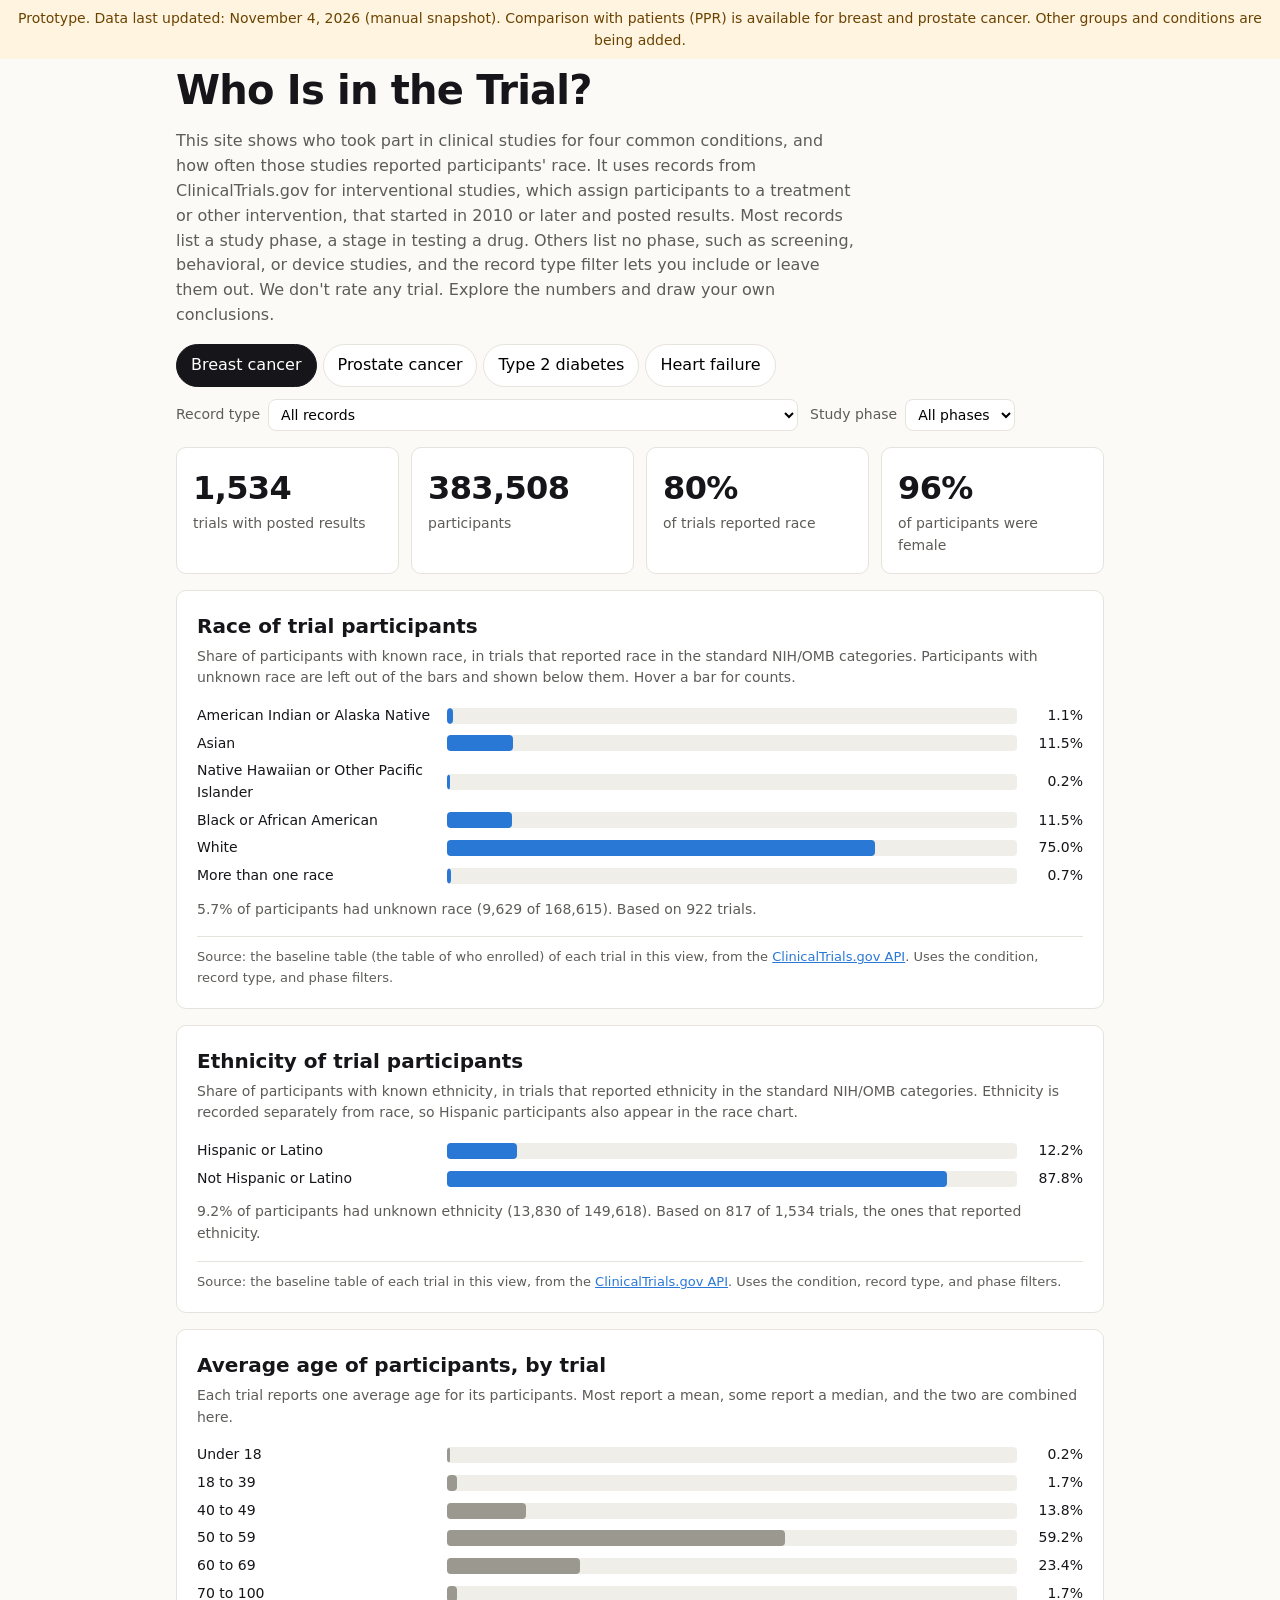
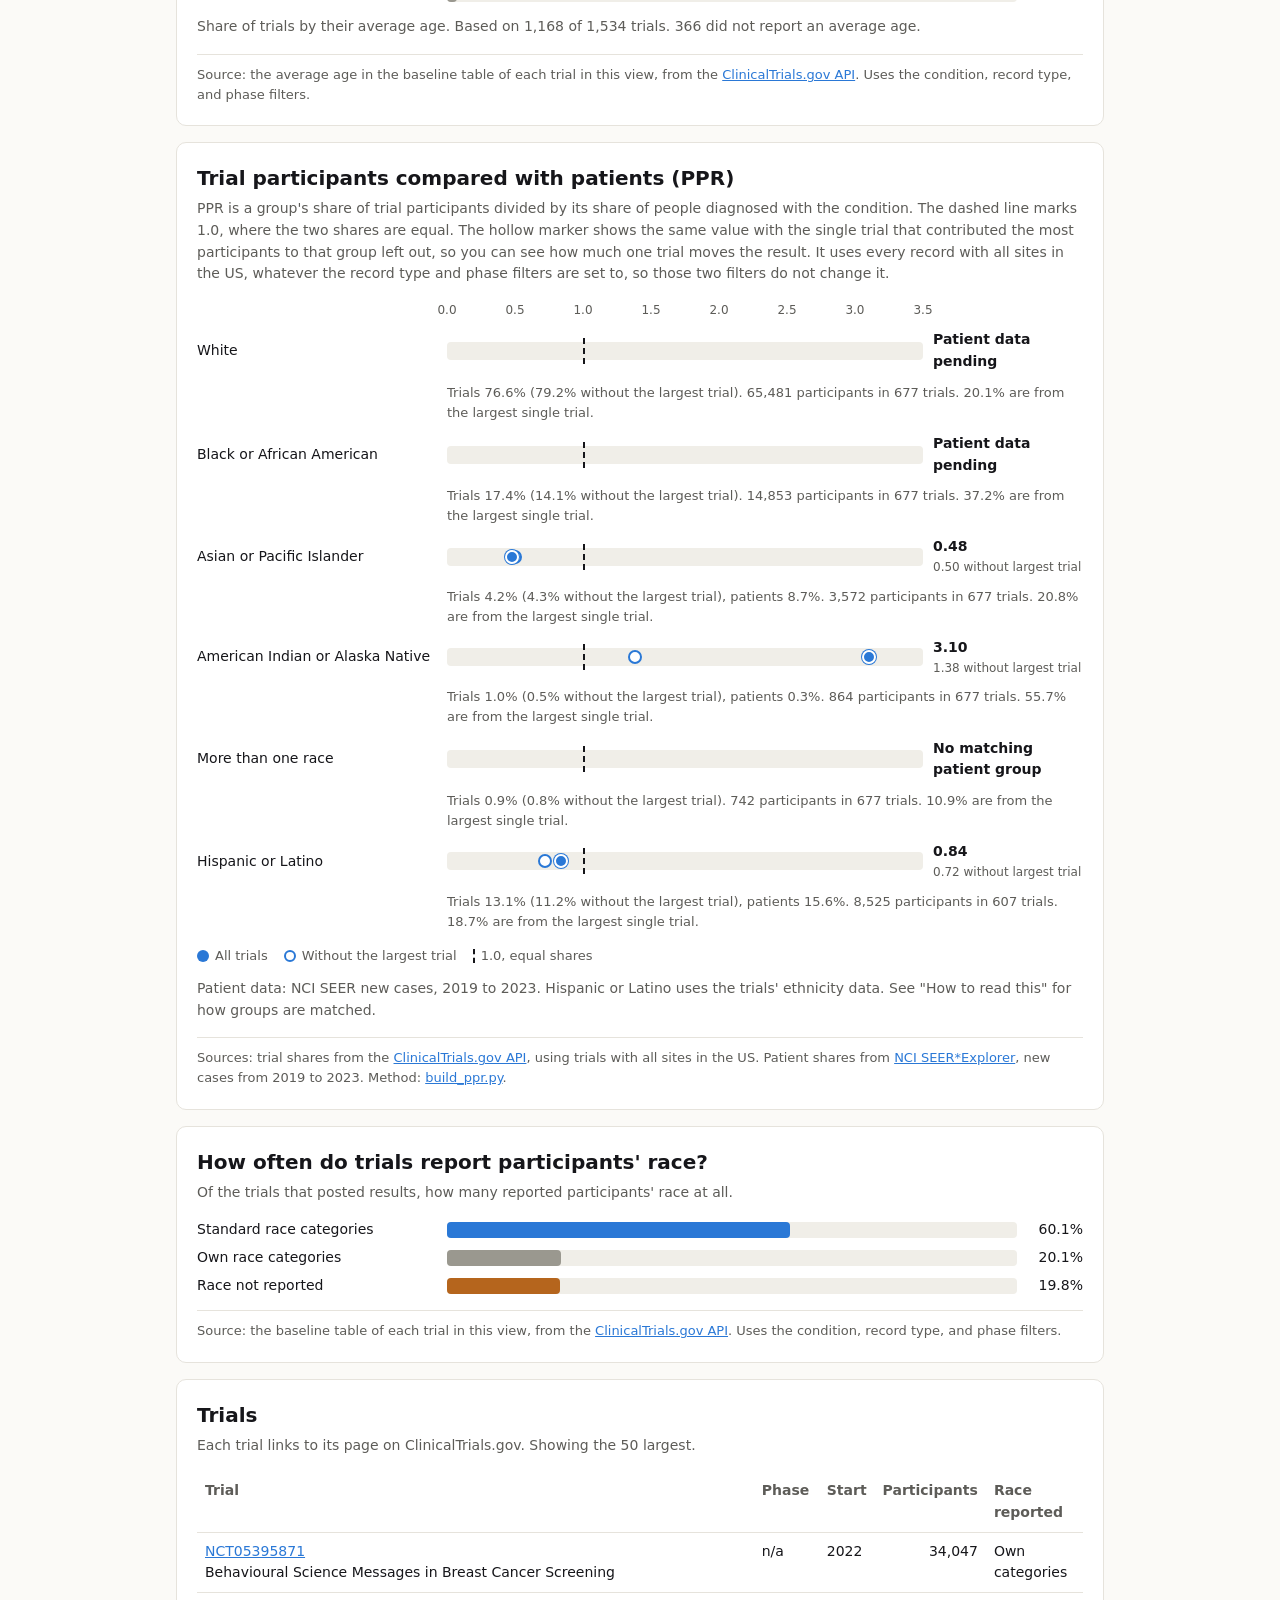
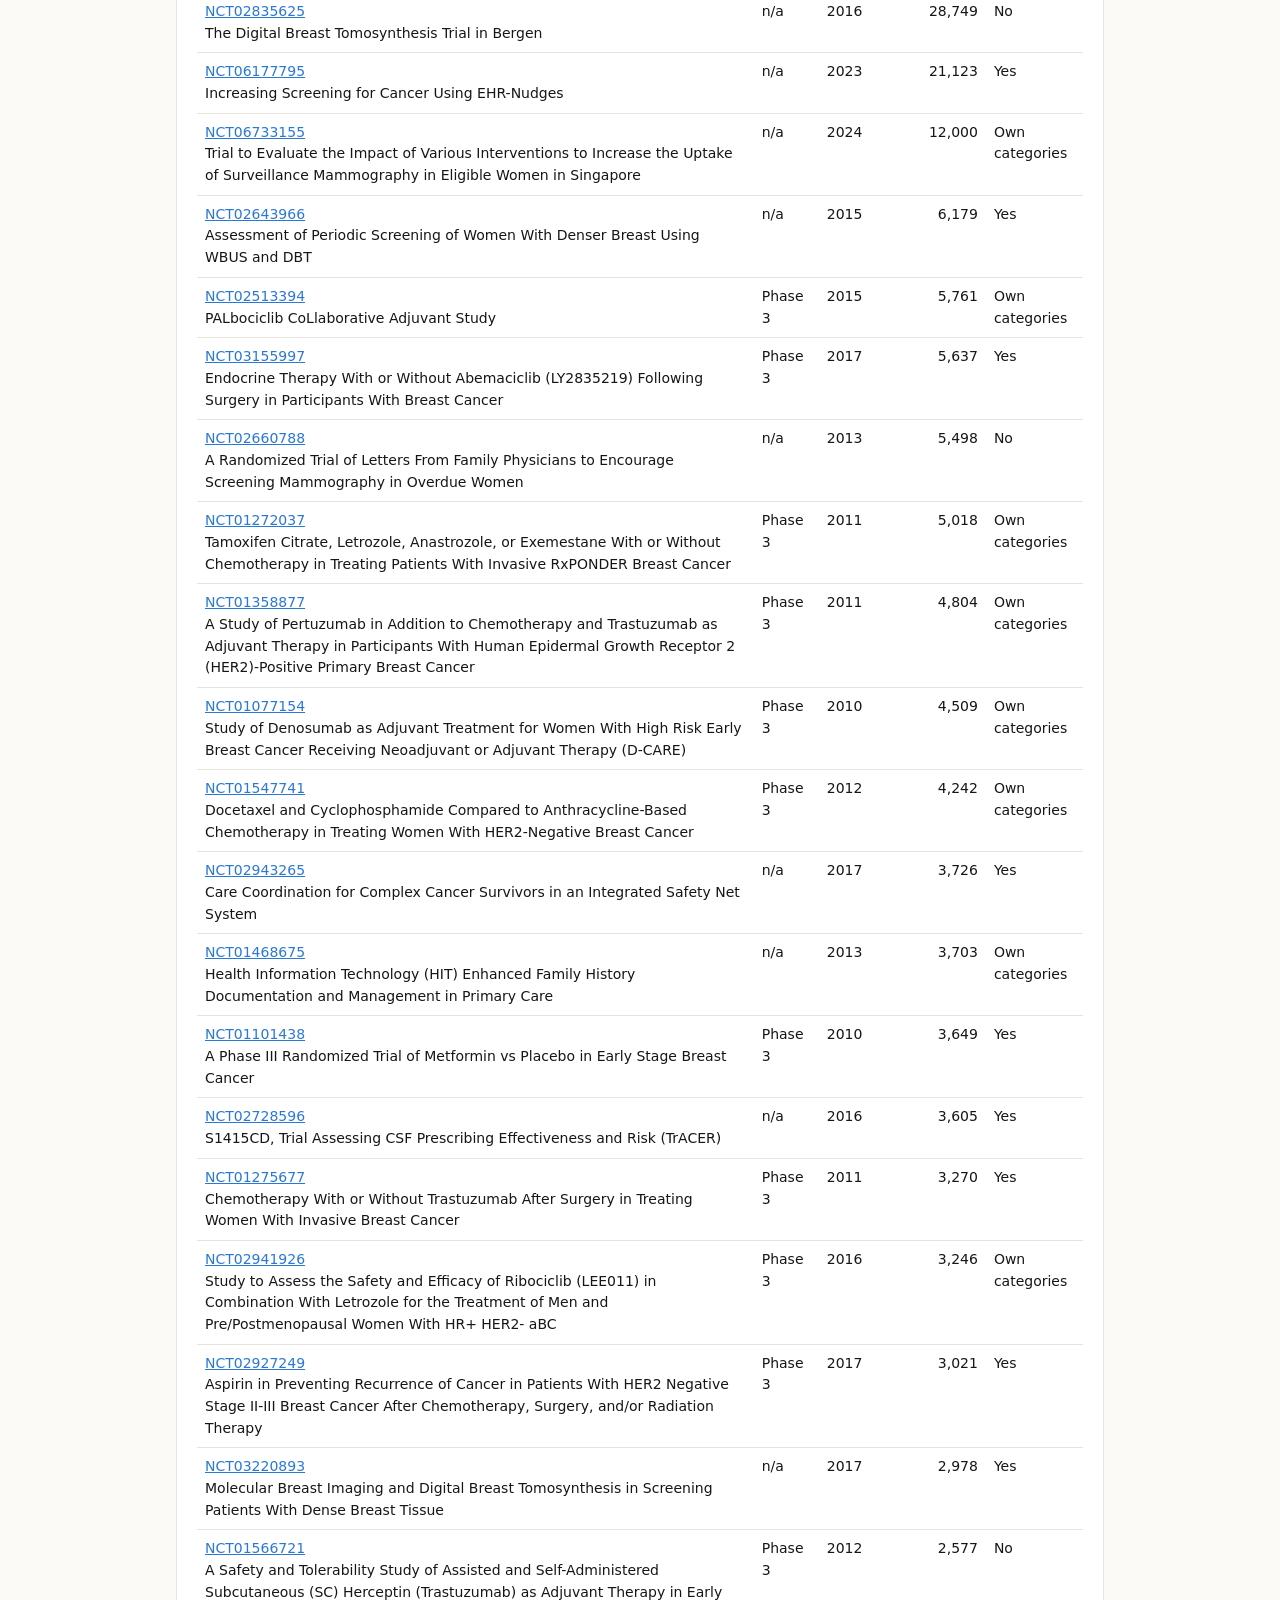
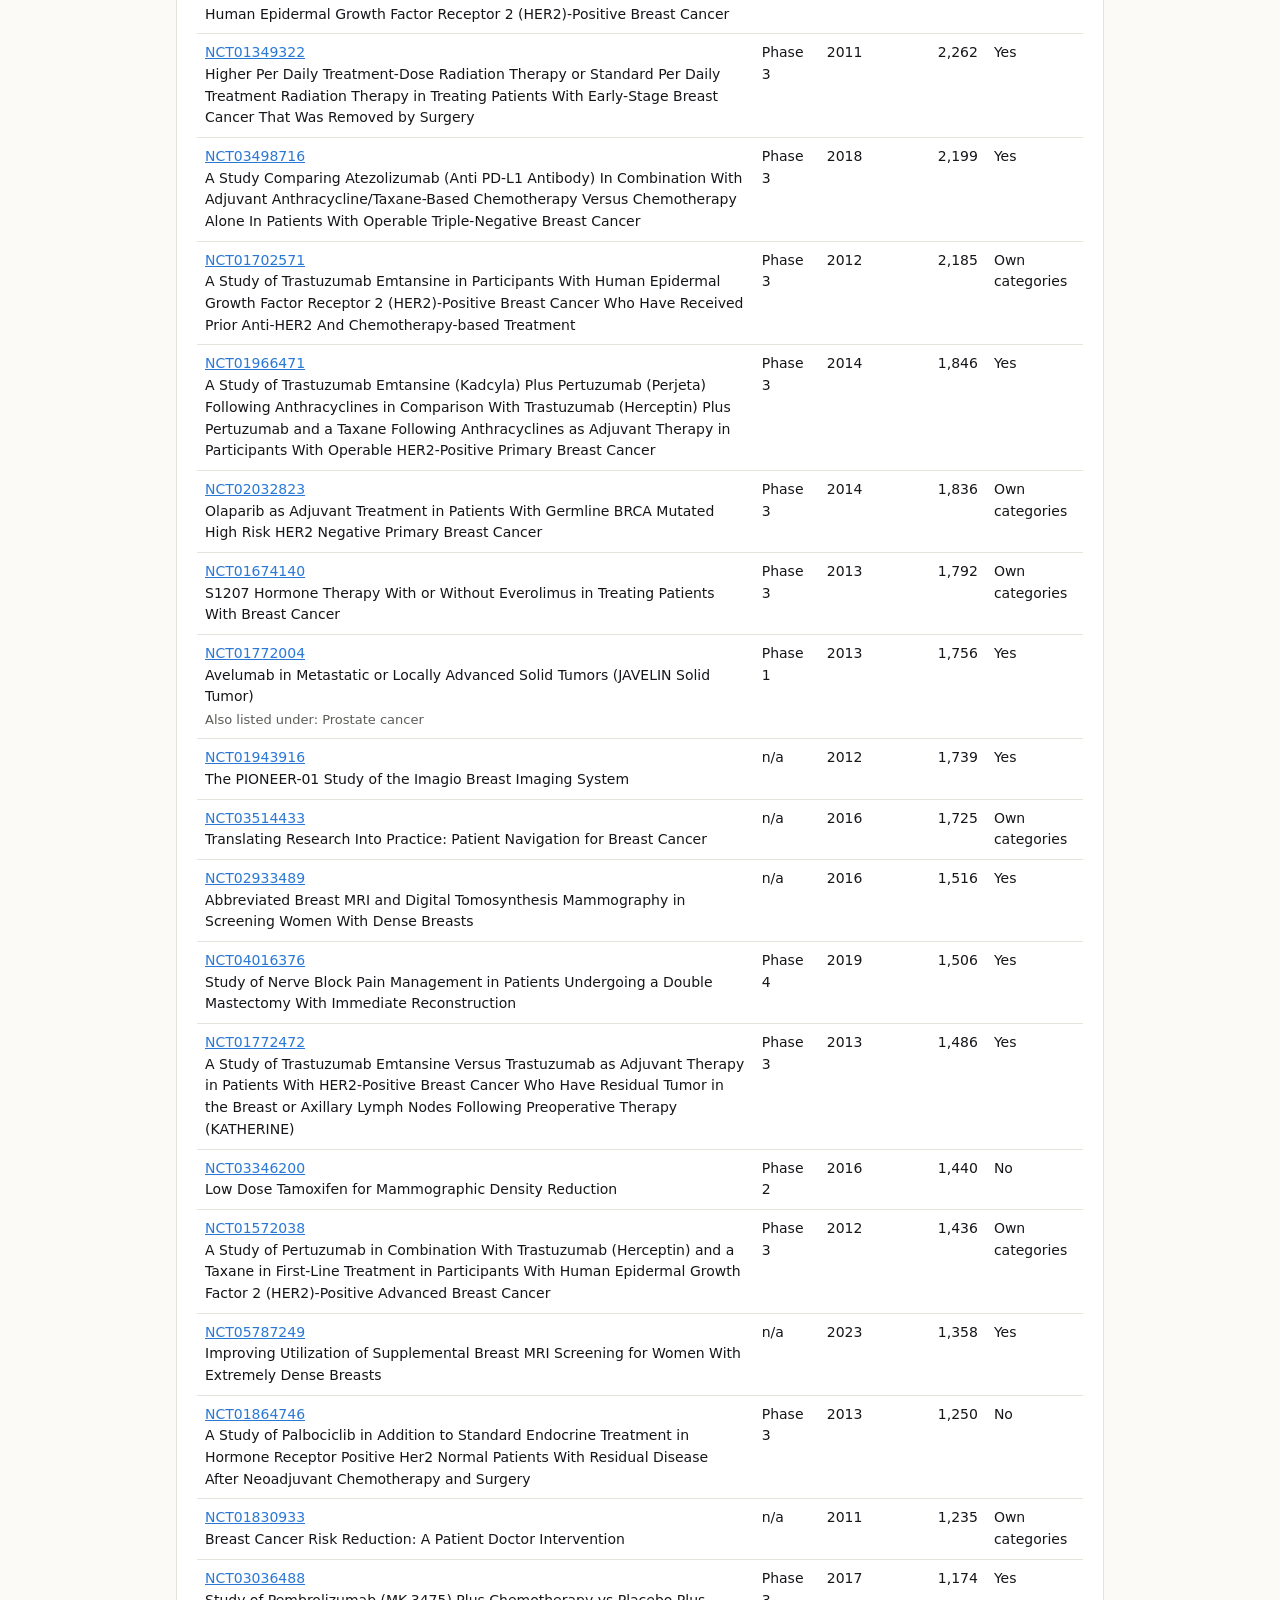
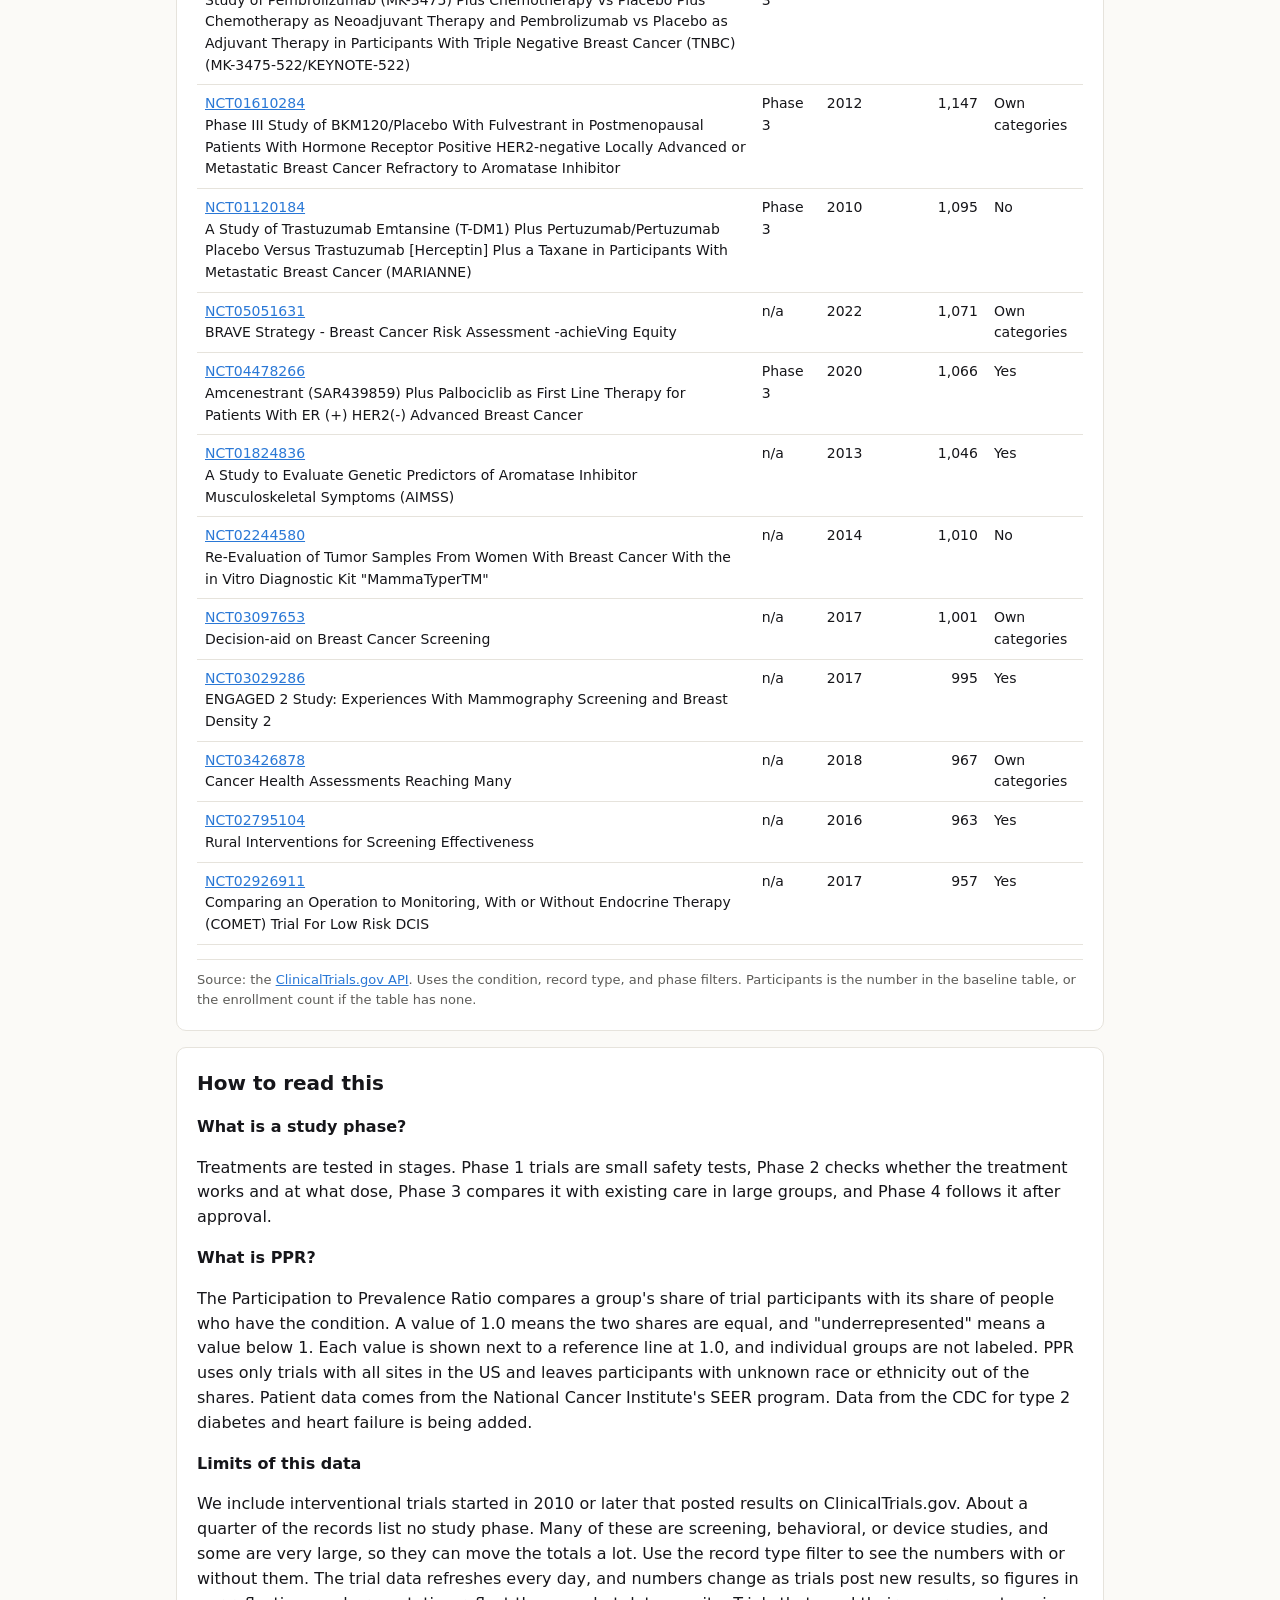
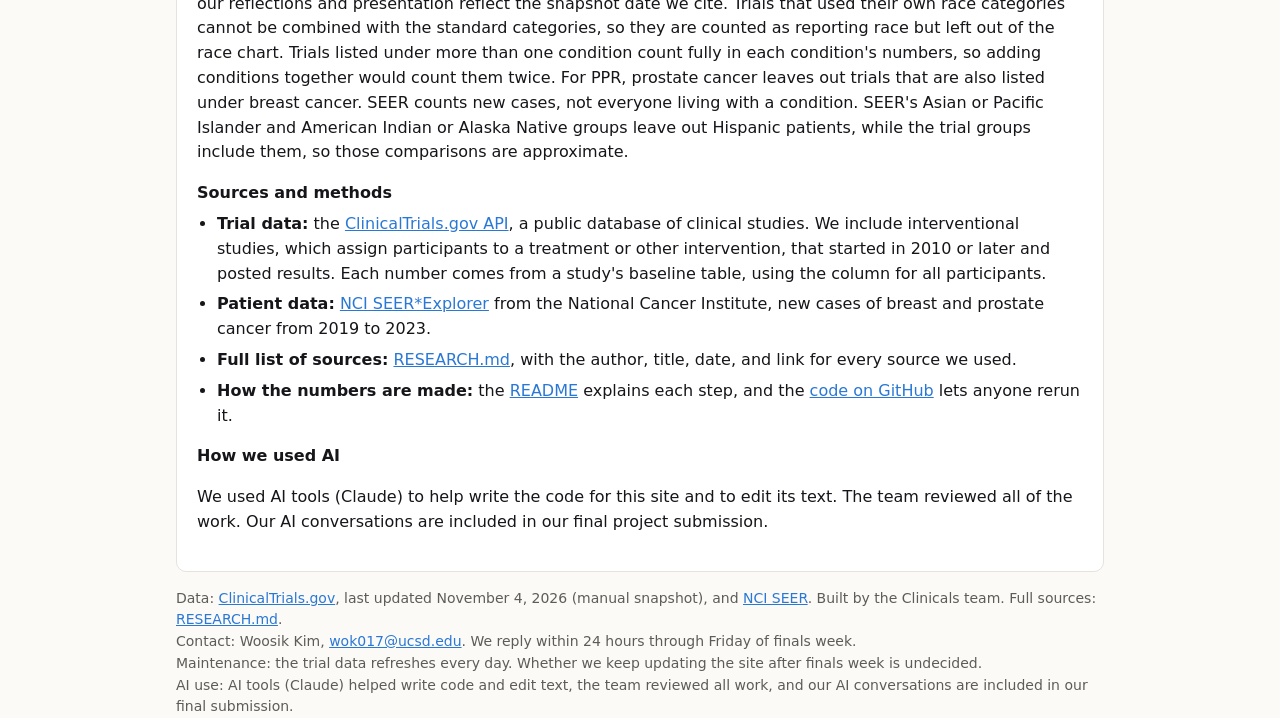
==== docs/index.html @ 5cd5d25c "Show PPR with the largest trial left out" ====
<!doctype html>
<html lang="en">
<head>
<meta charset="utf-8">
<meta name="viewport" content="width=device-width, initial-scale=1">
<title>Who Is in the Trial?</title>
<link rel="stylesheet" href="style.css">
</head>
<body>
<div class="banner">Prototype. Data last updated: <span class="data-updated">November 4, 2026</span>. Comparison with patients (PPR) is available for breast and prostate cancer. Other groups and conditions are being added.</div>
<header class="wrap">
  <h1>Who Is in the Trial?</h1>
  <p class="lede">This site shows who took part in clinical studies for four common conditions, and how often those studies reported participants' race. It uses records from ClinicalTrials.gov for interventional studies, which assign participants to a treatment or other intervention, that started in 2010 or later and posted results. Most records list a study phase, a stage in testing a drug. Others list no phase, such as screening, behavioral, or device studies, and the record type filter lets you include or leave them out. We don't rate any trial. Explore the numbers and draw your own conclusions.</p>
</header>

<main class="wrap">
  <section class="controls" aria-label="Filters">
    <div class="group" role="tablist" id="conds"></div>
    <div class="filters">
    <label class="phase">Record type
      <select id="kind">
        <option value="">All records</option>
        <option value="phased">Trials with a study phase</option>
        <option value="nophase">No phase listed (for example screening, behavioral, or device studies)</option>
      </select>
    </label>
    <label class="phase">Study phase
      <select id="phase">
        <option value="">All phases</option>
        <option value="PHASE1">Phase 1</option>
        <option value="PHASE2">Phase 2</option>
        <option value="PHASE3">Phase 3</option>
        <option value="PHASE4">Phase 4</option>
      </select>
    </label>
    </div>
  </section>

  <section class="stats" id="stats"></section>

  <section class="card">
    <h2>Race of trial participants</h2>
    <p class="note">Share of participants with known race, in trials that reported race in the standard NIH/OMB categories. Participants with unknown race are left out of the bars and shown below them. Hover a bar for counts.</p>
    <div id="race"></div>
    <p class="src">Source: the baseline table (the table of who enrolled) of each trial in this view, from the <a href="https://clinicaltrials.gov/data-api/api">ClinicalTrials.gov API</a>. Uses the condition, record type, and phase filters.</p>
  </section>

  <section class="card">
    <h2>Ethnicity of trial participants</h2>
    <p class="note">Share of participants with known ethnicity, in trials that reported ethnicity in the standard NIH/OMB categories. Ethnicity is recorded separately from race, so Hispanic participants also appear in the race chart.</p>
    <div id="ethnicity"></div>
    <p class="src">Source: the baseline table of each trial in this view, from the <a href="https://clinicaltrials.gov/data-api/api">ClinicalTrials.gov API</a>. Uses the condition, record type, and phase filters.</p>
  </section>

  <section class="card">
    <h2>Average age of participants, by trial</h2>
    <p class="note">Each trial reports one average age for its participants. Most report a mean, some report a median, and the two are combined here.</p>
    <div id="age"></div>
    <p class="src">Source: the average age in the baseline table of each trial in this view, from the <a href="https://clinicaltrials.gov/data-api/api">ClinicalTrials.gov API</a>. Uses the condition, record type, and phase filters.</p>
  </section>

  <section class="card" id="ppr-card">
    <h2>Trial participants compared with patients (PPR)</h2>
    <p class="note">PPR is a group's share of trial participants divided by its share of people diagnosed with the condition. The dashed line marks 1.0, where the two shares are equal. The hollow marker shows the same value with the single trial that contributed the most participants to that group left out, so you can see how much one trial moves the result. It uses every record with all sites in the US, whatever the record type and phase filters are set to, so those two filters do not change it.</p>
    <div id="ppr"></div>
    <p class="src">Sources: trial shares from the <a href="https://clinicaltrials.gov/data-api/api">ClinicalTrials.gov API</a>, using trials with all sites in the US. Patient shares from <a href="https://seer.cancer.gov/statistics-network/explorer/">NCI SEER*Explorer</a>, new cases from 2019 to 2023. Method: <a href="https://github.com/woosik-study/clinicals/blob/main/build_ppr.py">build_ppr.py</a>.</p>
  </section>

  <section class="card">
    <h2>How often do trials report participants' race?</h2>
    <p class="note">Of the trials that posted results, how many reported participants' race at all.</p>
    <div id="reporting"></div>
    <p class="src">Source: the baseline table of each trial in this view, from the <a href="https://clinicaltrials.gov/data-api/api">ClinicalTrials.gov API</a>. Uses the condition, record type, and phase filters.</p>
  </section>

  <section class="card">
    <h2>Trials</h2>
    <p class="note">Each trial links to its page on ClinicalTrials.gov. Showing the 50 largest.</p>
    <div class="tablewrap"><table id="trials"><thead><tr><th>Trial</th><th>Phase</th><th>Start</th><th class="num">Participants</th><th>Race reported</th></tr></thead><tbody></tbody></table></div>
    <p class="src">Source: the <a href="https://clinicaltrials.gov/data-api/api">ClinicalTrials.gov API</a>. Uses the condition, record type, and phase filters. Participants is the number in the baseline table, or the enrollment count if the table has none.</p>
  </section>

  <section class="card explain">
    <h2>How to read this</h2>
    <h3>What is a study phase?</h3>
    <p>Treatments are tested in stages. Phase 1 trials are small safety tests, Phase 2 checks whether the treatment works and at what dose, Phase 3 compares it with existing care in large groups, and Phase 4 follows it after approval.</p>
    <h3>What is PPR?</h3>
    <p>The Participation to Prevalence Ratio compares a group's share of trial participants with its share of people who have the condition. A value of 1.0 means the two shares are equal, and "underrepresented" means a value below 1. Each value is shown next to a reference line at 1.0, and individual groups are not labeled. PPR uses only trials with all sites in the US and leaves participants with unknown race or ethnicity out of the shares. Patient data comes from the National Cancer Institute's SEER program. Data from the CDC for type 2 diabetes and heart failure is being added.</p>
    <h3>Limits of this data</h3>
    <p>We include interventional trials started in 2010 or later that posted results on ClinicalTrials.gov. About a quarter of the records list no study phase. Many of these are screening, behavioral, or device studies, and some are very large, so they can move the totals a lot. Use the record type filter to see the numbers with or without them. The trial data refreshes every day, and numbers change as trials post new results, so figures in our reflections and presentation reflect the snapshot date we cite. Trials that used their own race categories cannot be combined with the standard categories, so they are counted as reporting race but left out of the race chart. Trials listed under more than one condition count fully in each condition's numbers, so adding conditions together would count them twice. For PPR, prostate cancer leaves out trials that are also listed under breast cancer. SEER counts new cases, not everyone living with a condition. SEER's Asian or Pacific Islander and American Indian or Alaska Native groups leave out Hispanic patients, while the trial groups include them, so those comparisons are approximate.</p>
    <h3>Sources and methods</h3>
    <ul class="sources">
      <li><strong>Trial data:</strong> the <a href="https://clinicaltrials.gov/data-api/api">ClinicalTrials.gov API</a>, a public database of clinical studies. We include interventional studies, which assign participants to a treatment or other intervention, that started in 2010 or later and posted results. Each number comes from a study's baseline table, using the column for all participants.</li>
      <li><strong>Patient data:</strong> <a href="https://seer.cancer.gov/statistics-network/explorer/">NCI SEER*Explorer</a> from the National Cancer Institute, new cases of breast and prostate cancer from 2019 to 2023.</li>
      <li><strong>Full list of sources:</strong> <a href="https://github.com/woosik-study/clinicals/blob/main/RESEARCH.md">RESEARCH.md</a>, with the author, title, date, and link for every source we used.</li>
      <li><strong>How the numbers are made:</strong> the <a href="https://github.com/woosik-study/clinicals/blob/main/README.md">README</a> explains each step, and the <a href="https://github.com/woosik-study/clinicals">code on GitHub</a> lets anyone rerun it.</li>
    </ul>
    <h3>How we used AI</h3>
    <p>We used AI tools (Claude) to help write the code for this site and to edit its text. The team reviewed all of the work. Our AI conversations are included in our final project submission.</p>
  </section>
</main>
<footer class="wrap">Data: <a href="https://clinicaltrials.gov">ClinicalTrials.gov</a>, last updated <span class="data-updated">November 4, 2026</span>, and <a href="https://seer.cancer.gov/statistics-network/explorer/">NCI SEER</a>. Built by the Clinicals team. Full sources: <a href="https://github.com/woosik-study/clinicals/blob/main/RESEARCH.md">RESEARCH.md</a>.<br>
Contact: Woosik Kim, <a href="mailto:wok017@ucsd.edu">wok017@ucsd.edu</a>. We reply within 24 hours through Friday of finals week.<br>
Maintenance: the trial data refreshes every day. Whether we keep updating the site after finals week is undecided.<br>
AI use: AI tools (Claude) helped write code and edit text, the team reviewed all work, and our AI conversations are included in our final submission.</footer>
<script src="data.js"></script>
<script src="ppr.js"></script>
<script src="app.js"></script>
</body>
</html>
---- docs/style.css ----
:root{--bg:#fbfaf7;--card:#fff;--ink:#16161a;--muted:#5d5c58;--line:#e6e3dc;--accent:#2a78d6;--warn:#b5651d;--radius:10px}
*{box-sizing:border-box}
body{margin:0;background:var(--bg);color:var(--ink);font:16px/1.55 system-ui,-apple-system,"Segoe UI",sans-serif}
.wrap{max-width:960px;margin:0 auto;padding:0 16px}
.banner{background:#fff4e0;color:#6b4300;text-align:center;padding:8px 16px;font-size:14px}
header{padding:40px 16px 16px}
h1{font-size:clamp(28px,5vw,40px);margin:0 0 8px;letter-spacing:-.02em}
.lede{color:var(--muted);max-width:680px;margin:0}
h2{font-size:20px;margin:0 0 4px}
h3{font-size:16px;margin:16px 0 4px}
.note{color:var(--muted);font-size:14px;margin:0 0 16px}
.controls{display:flex;flex-wrap:wrap;gap:12px;align-items:center;justify-content:space-between;margin:16px 0}
.group{display:flex;flex-wrap:wrap;gap:6px}
.group button{border:1px solid var(--line);background:var(--card);padding:8px 14px;border-radius:999px;font:inherit;cursor:pointer}
.group button[aria-selected=true]{background:var(--ink);color:#fff;border-color:var(--ink)}
.filters{display:flex;flex-wrap:wrap;gap:12px}
select:disabled{opacity:.55}
.phase{font-size:14px;color:var(--muted);display:flex;gap:8px;align-items:center}
select{font:inherit;padding:6px 8px;border-radius:8px;border:1px solid var(--line);background:var(--card)}
.stats{display:grid;grid-template-columns:repeat(auto-fit,minmax(180px,1fr));gap:12px;margin-bottom:16px}
.stat{background:var(--card);border:1px solid var(--line);border-radius:var(--radius);padding:16px}
.stat .v{font-size:32px;font-weight:650;letter-spacing:-.02em}
.stat .l{color:var(--muted);font-size:14px}
.card{background:var(--card);border:1px solid var(--line);border-radius:var(--radius);padding:20px;margin-bottom:16px}
.bar{display:grid;grid-template-columns:minmax(120px,240px) 1fr 56px;gap:10px;align-items:center;margin:6px 0;font-size:14px}
.track{background:#f0eee8;border-radius:4px;height:16px;overflow:hidden}
.fill{height:100%;background:var(--accent);border-radius:0 4px 4px 0}
.fill.gray{background:#9a988f}.fill.warn{background:var(--warn)}
.pct{text-align:right;font-variant-numeric:tabular-nums}
.tablewrap{overflow-x:auto}
table{width:100%;border-collapse:collapse;font-size:14px}
th,td{text-align:left;padding:8px;border-bottom:1px solid var(--line);vertical-align:top}
th{color:var(--muted);font-weight:600}
.num{text-align:right;font-variant-numeric:tabular-nums}
a{color:var(--accent)}
.also{color:var(--muted);font-size:13px;margin-top:2px}
.empty{color:var(--muted);font-style:italic}
.ppr-row,.ppr-axis{display:grid;grid-template-columns:minmax(120px,240px) 1fr 150px;gap:10px;align-items:center;font-size:14px}
.ppr-row{margin:10px 0 2px}
.ppr-track{position:relative;height:18px;background:#f0eee8;border-radius:4px}
.ppr-track .ref{position:absolute;top:-4px;bottom:-4px;border-left:2px dashed var(--ink)}
.ppr-track .dot{position:absolute;top:50%;width:14px;height:14px;margin:-7px 0 0 -7px;border-radius:50%;background:var(--accent);border:2px solid #fff;box-shadow:0 0 0 1px var(--accent)}
.ppr-track .dot.hollow{background:#fff;border:2px solid var(--accent);box-shadow:none}
.ppr-val{font-variant-numeric:tabular-nums;font-weight:600}
.ppr-val .wo{display:block;font-weight:400;font-size:12px;color:var(--muted)}
.legend{display:flex;flex-wrap:wrap;gap:16px;font-size:13px;color:var(--muted);margin:14px 0 0}
.legend .key{display:inline-flex;align-items:center;gap:6px}
.dot-key{width:12px;height:12px;border-radius:50%;background:var(--accent);display:inline-block}
.dot-key.hollow{background:#fff;border:2px solid var(--accent)}
.ref-key{width:0;height:14px;border-left:2px dashed var(--ink);display:inline-block}
.ppr-detail{grid-column:2 / 4;color:var(--muted);font-size:13px}
.ticks{position:relative;height:18px;color:var(--muted);font-size:12px}
.ticks span{position:absolute;transform:translateX(-50%)}
@media (max-width:600px){.ppr-row,.ppr-axis{grid-template-columns:1fr 90px}.ppr-label{grid-column:1 / 3}.ppr-axis>div:first-child{display:none}.ppr-detail{grid-column:1 / 3}}
.src{color:var(--muted);font-size:13px;margin:14px 0 0;padding-top:10px;border-top:1px solid var(--line)}
.sources{margin:4px 0 0;padding-left:20px}.sources li{margin:6px 0}
footer{color:var(--muted);font-size:14px;padding:24px 16px 48px}
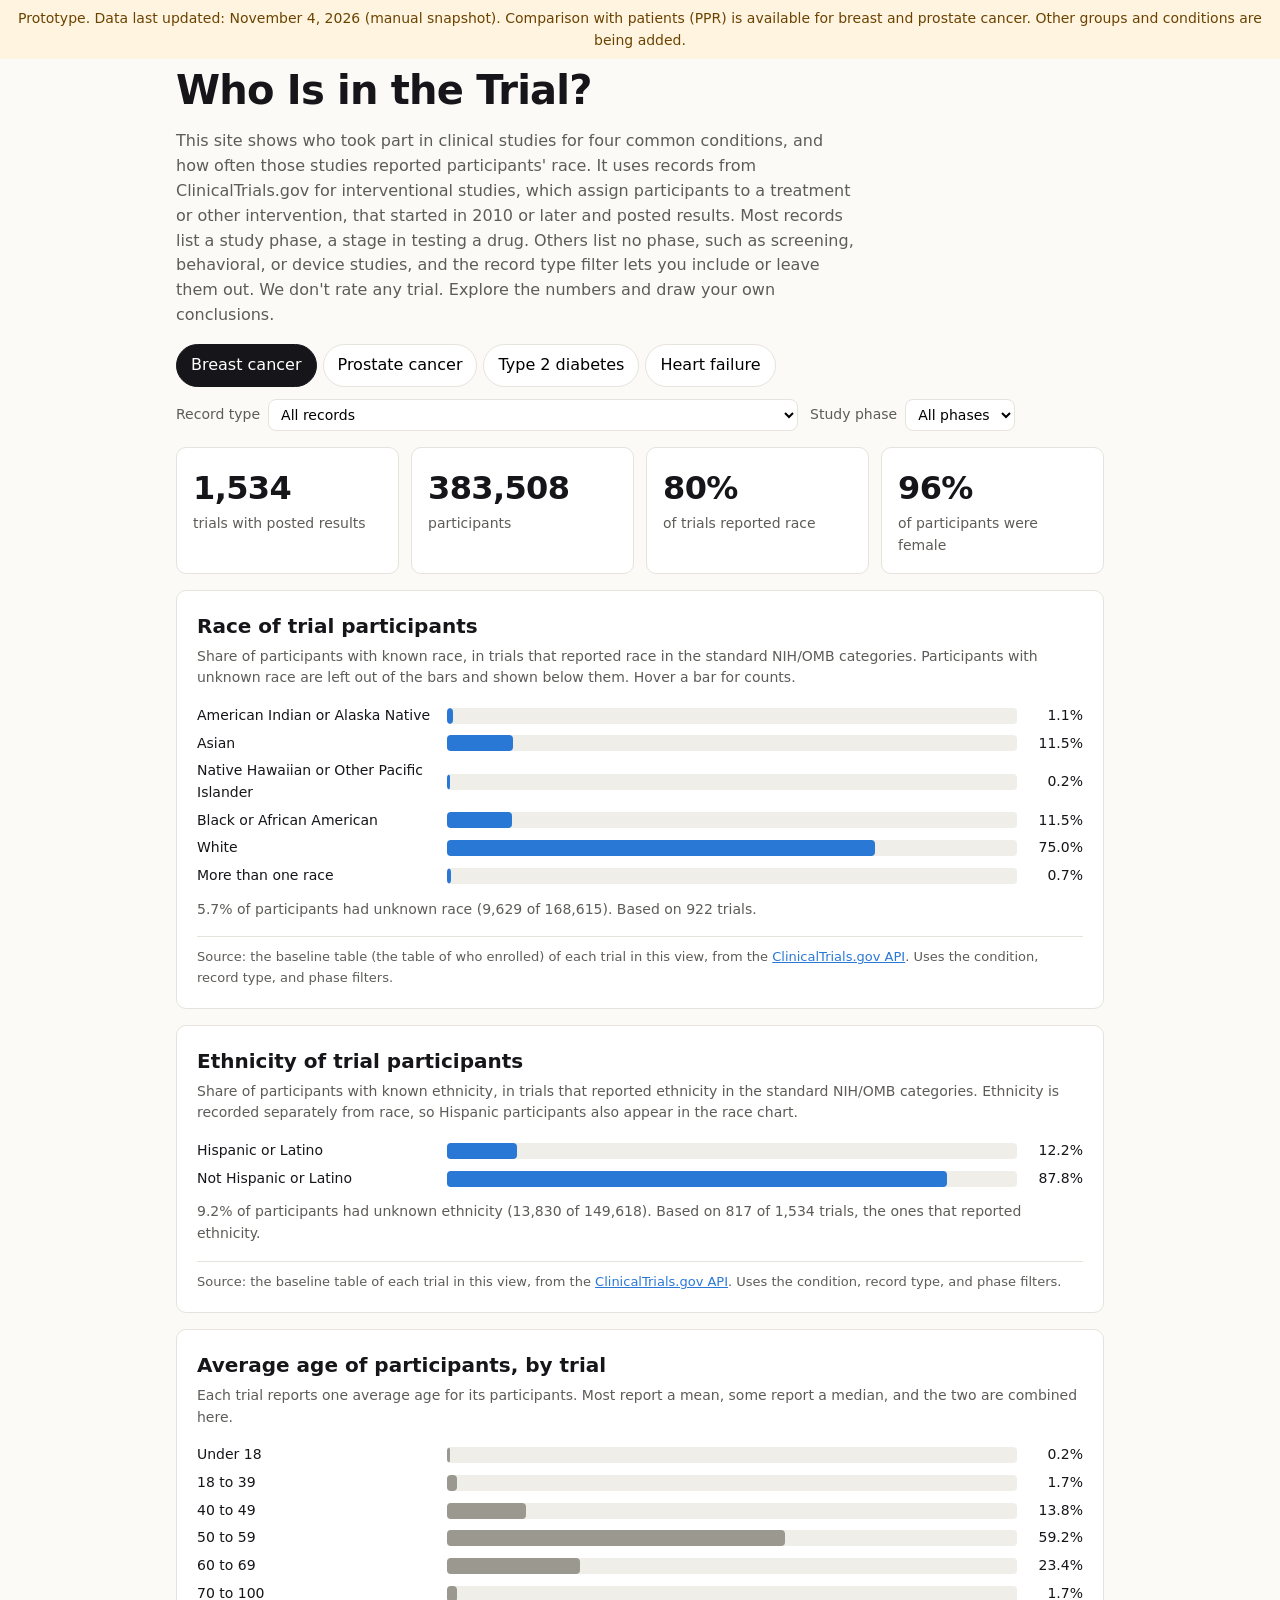
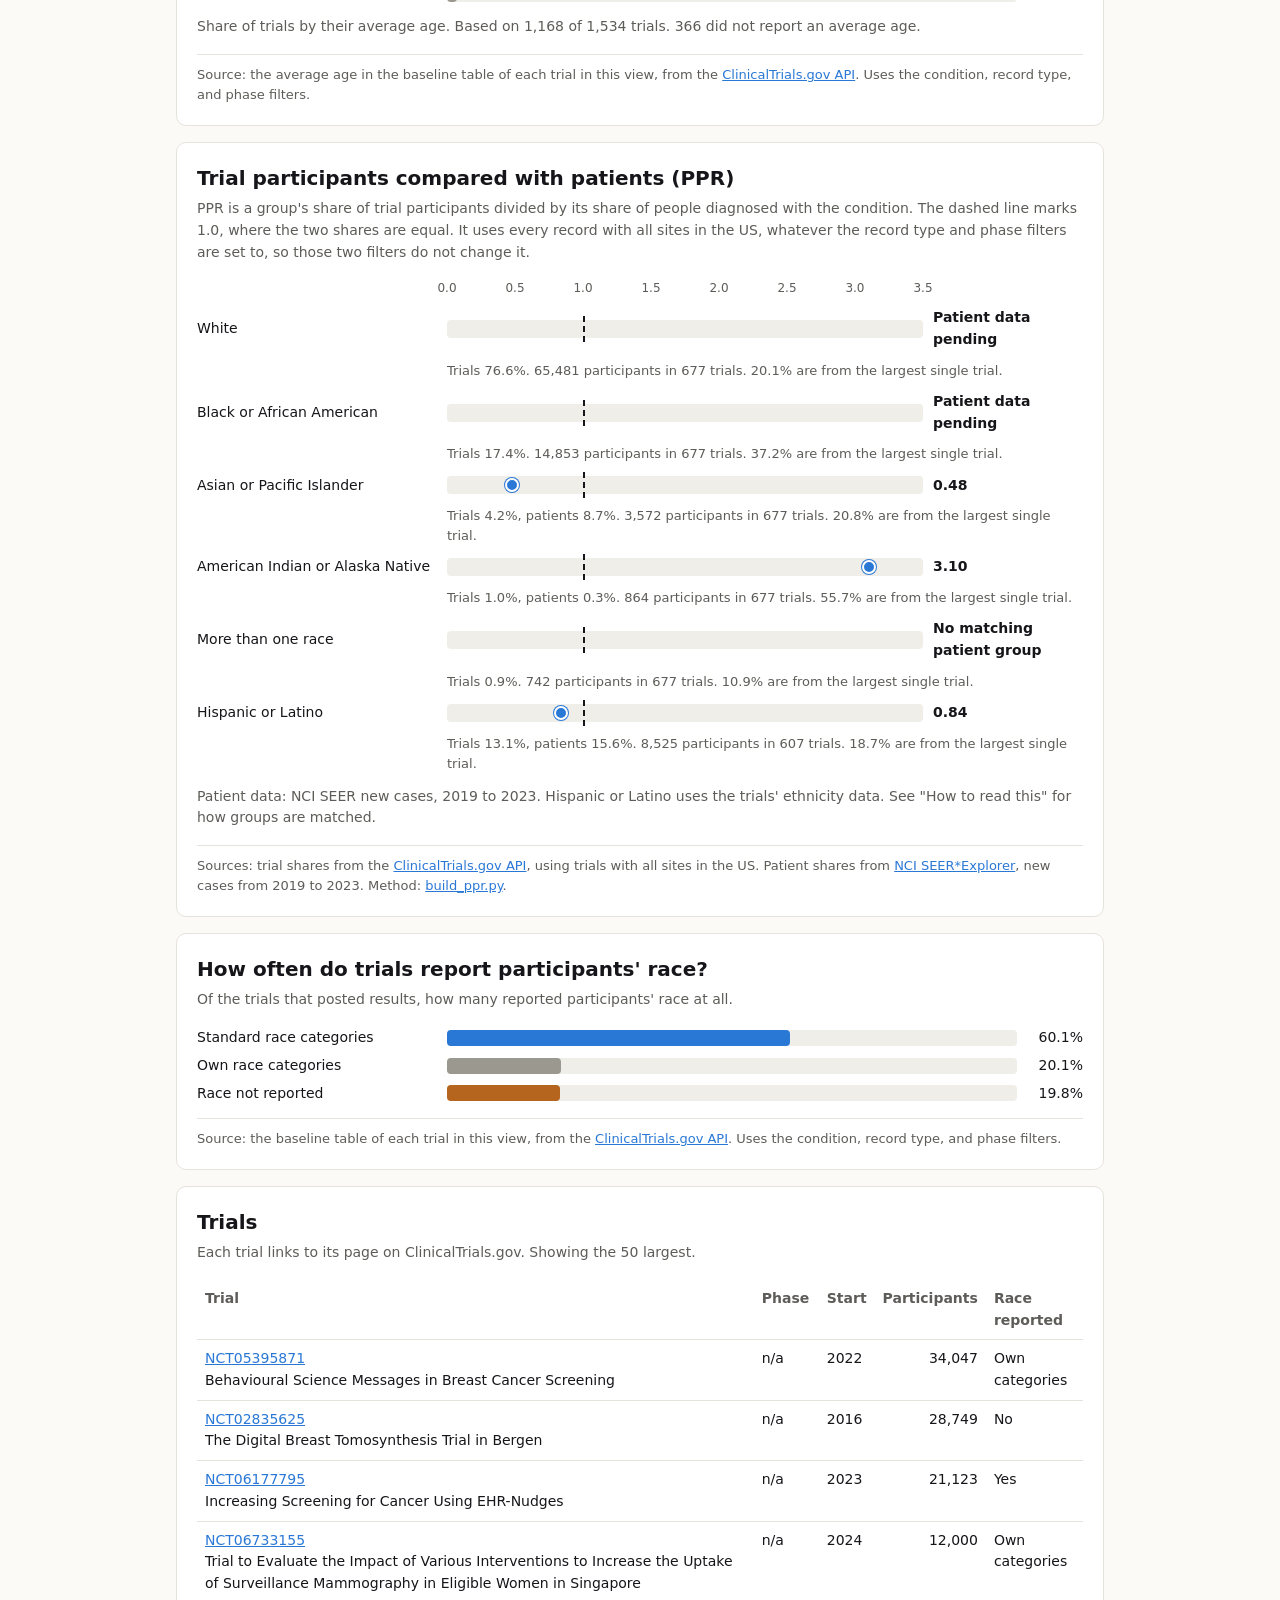
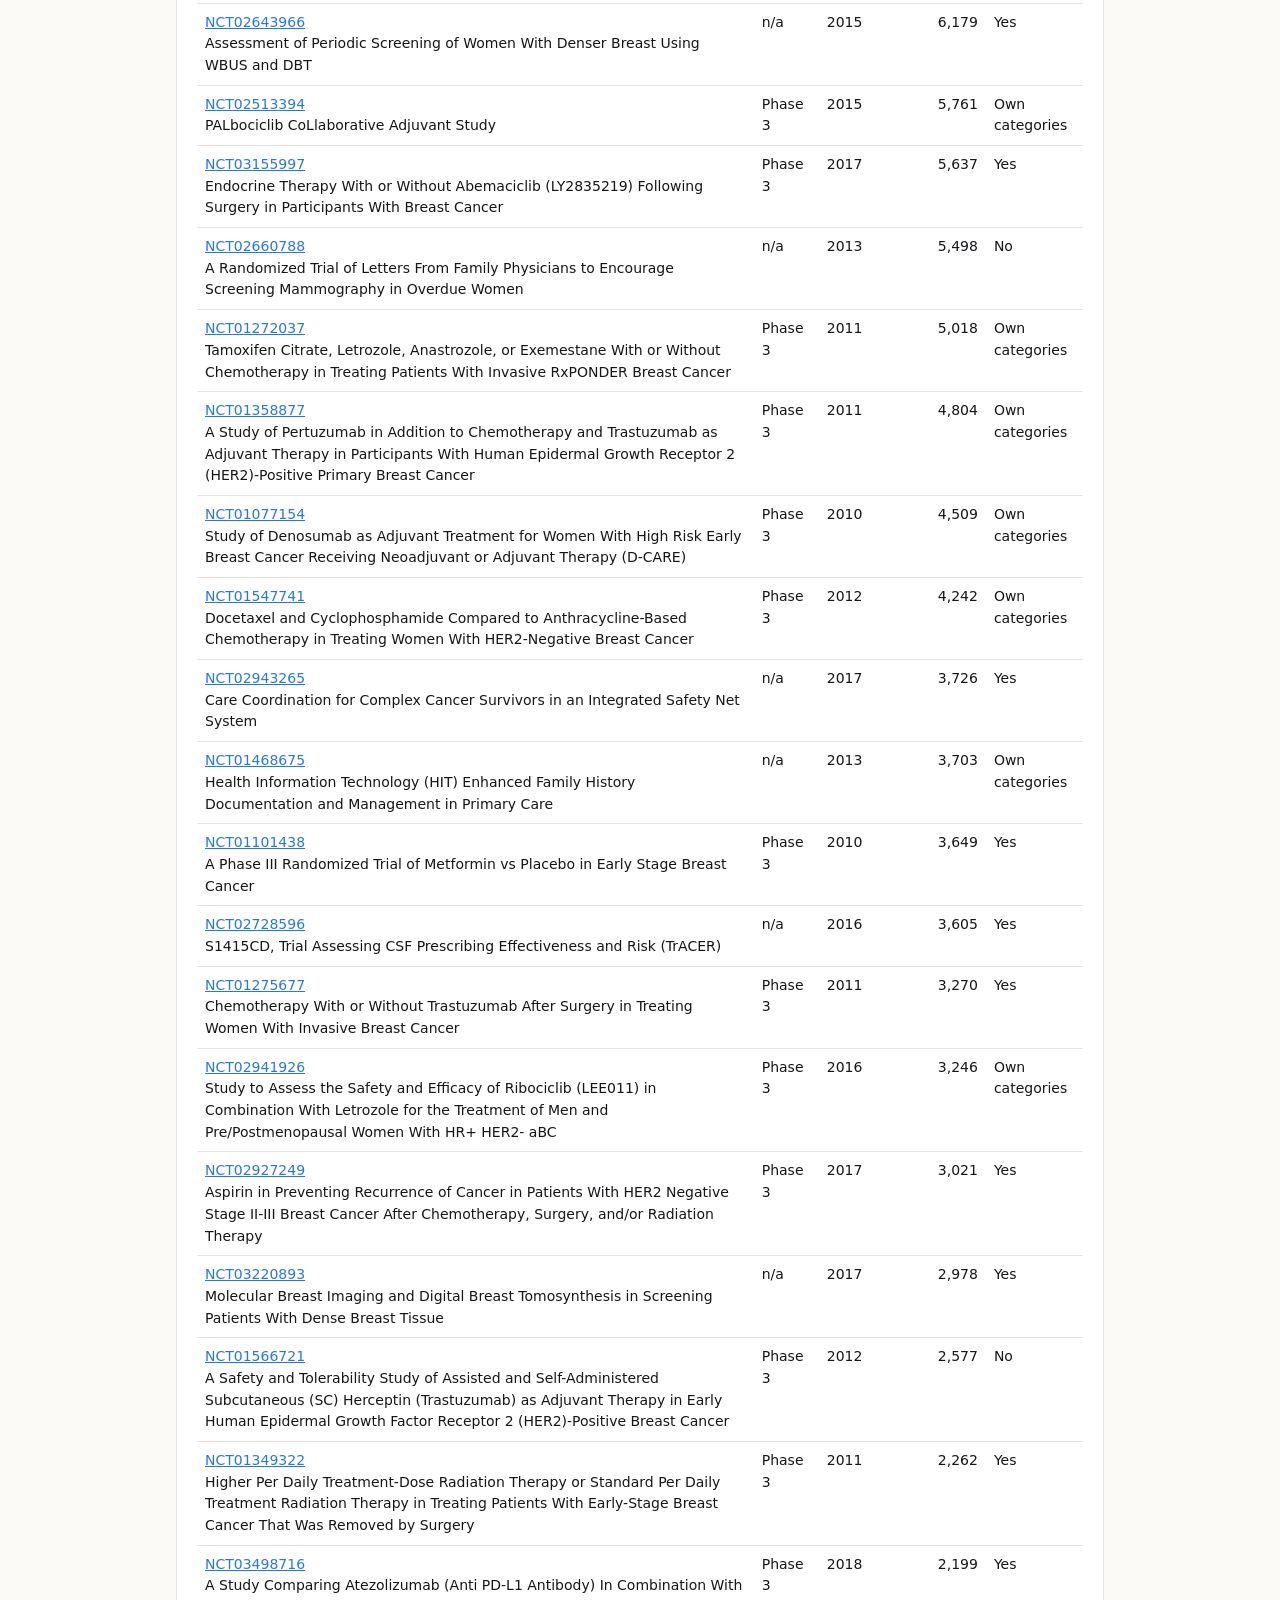
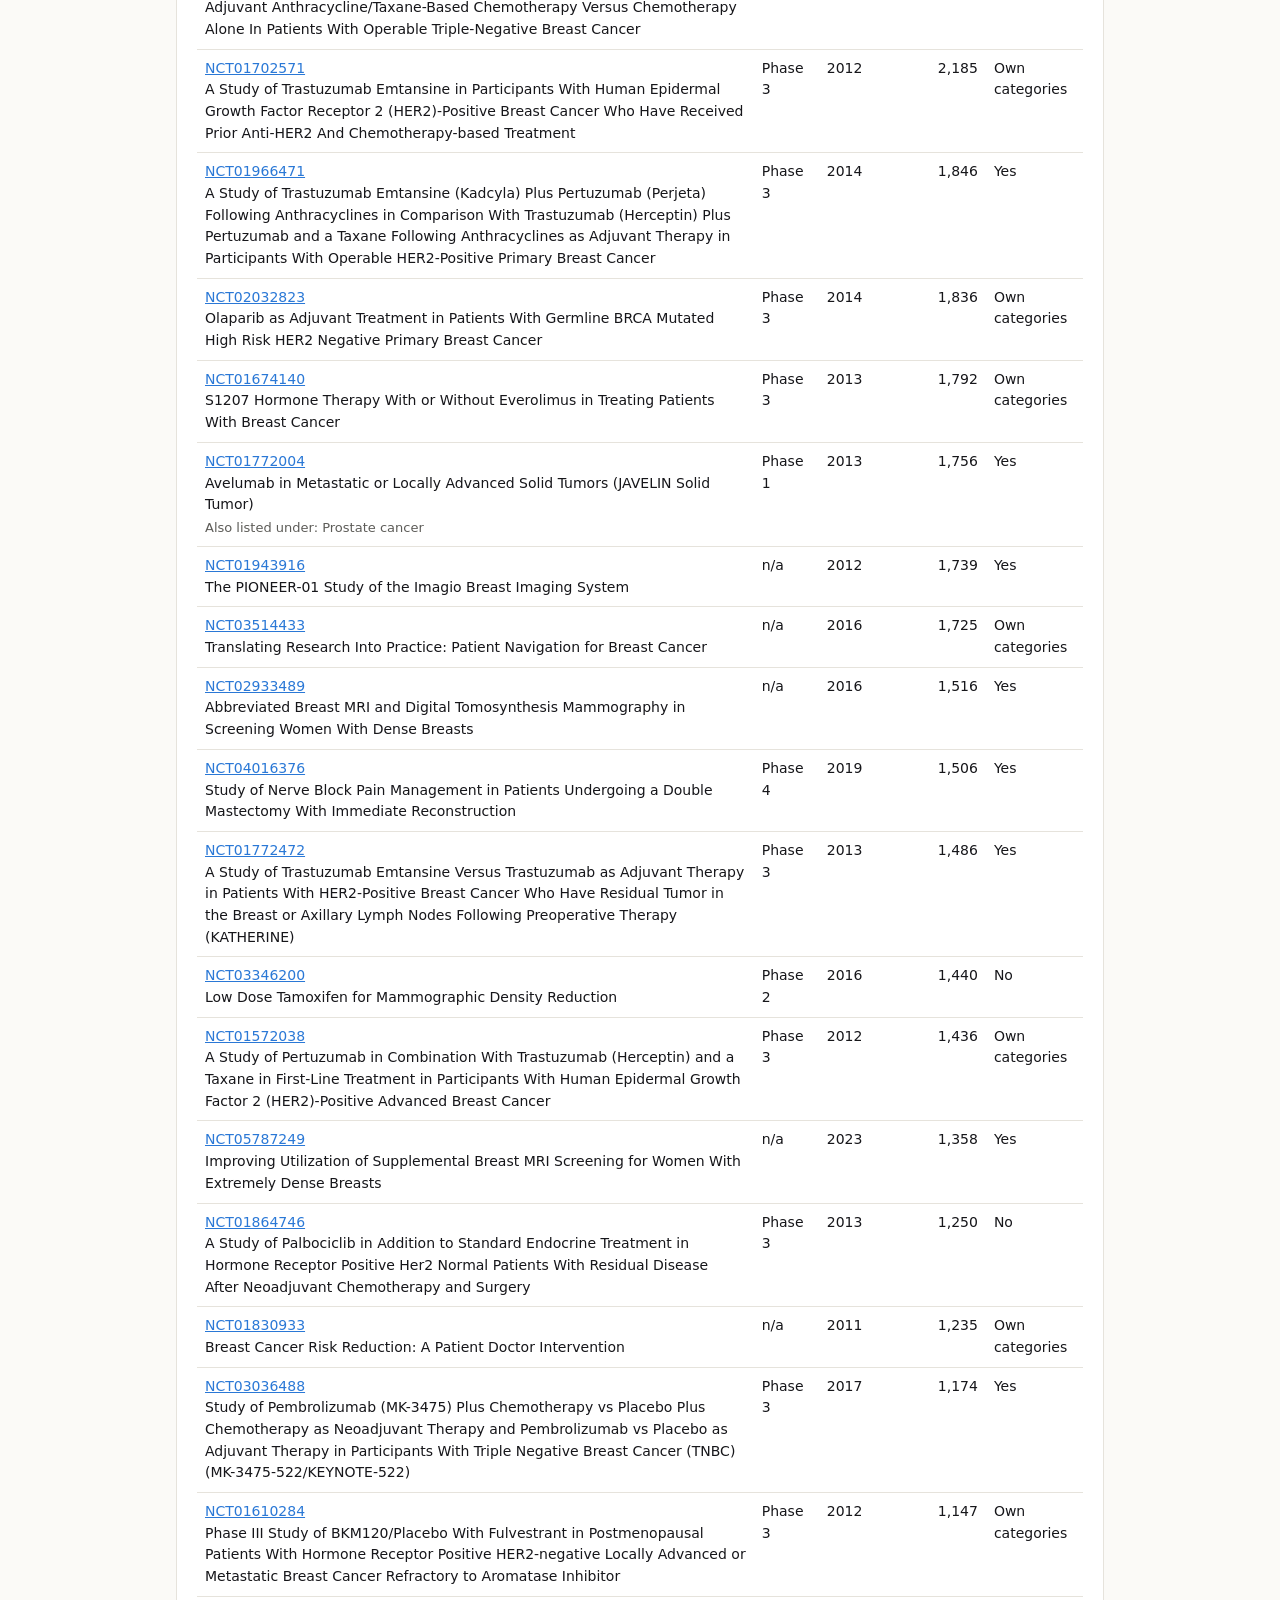
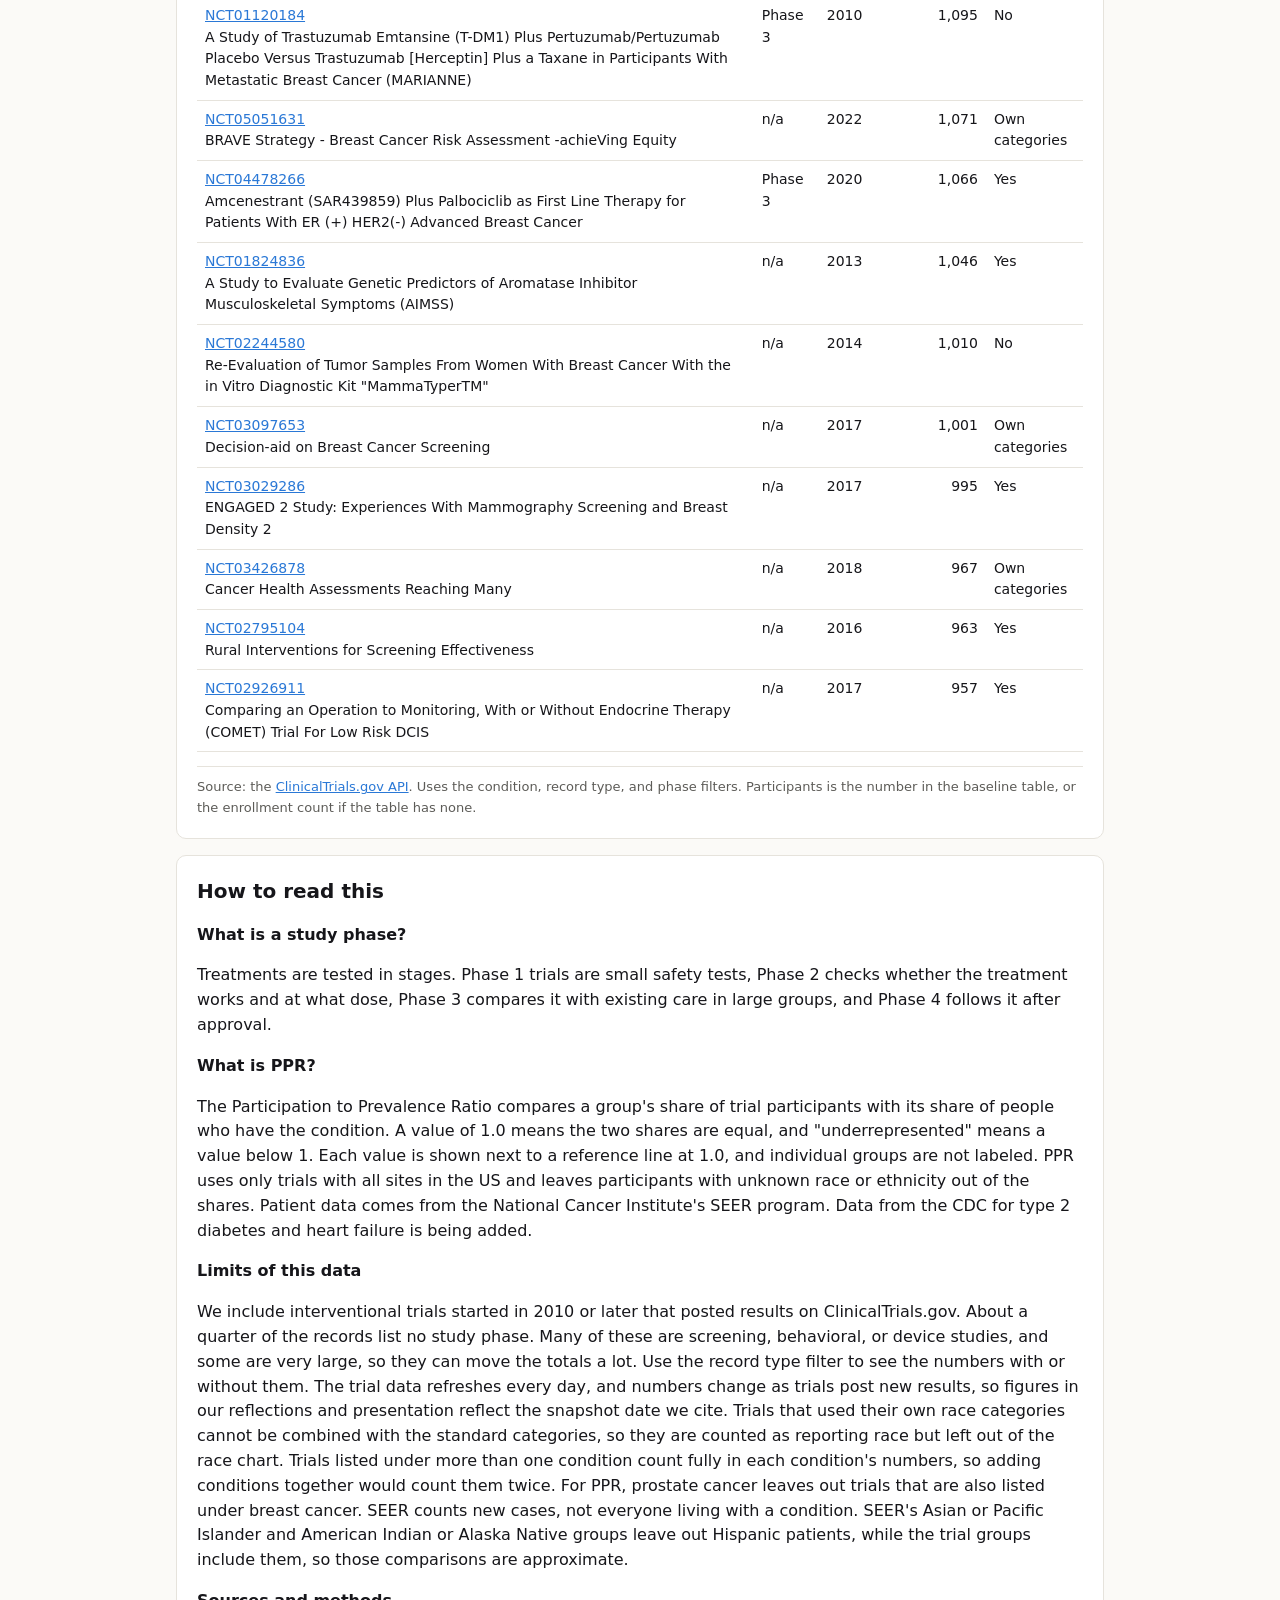
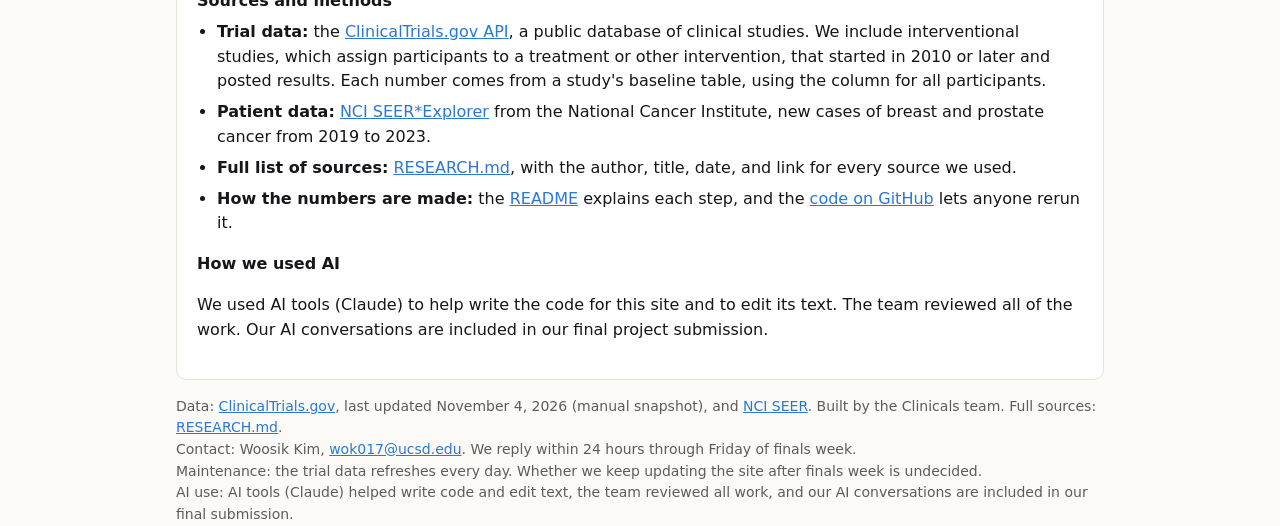
==== commit 86d58501: "Add record type filter and describe what the site includes" ====
--- a/docs/index.html
+++ b/docs/index.html
@@ -61,7 +61,7 @@
 
   <section class="card" id="ppr-card">
     <h2>Trial participants compared with patients (PPR)</h2>
-    <p class="note">PPR is a group's share of trial participants divided by its share of people diagnosed with the condition. The dashed line marks 1.0, where the two shares are equal. The hollow marker shows the same value with the single trial that contributed the most participants to that group left out, so you can see how much one trial moves the result. It uses every record with all sites in the US, whatever the record type and phase filters are set to, so those two filters do not change it.</p>
+    <p class="note">PPR is a group's share of trial participants divided by its share of people diagnosed with the condition. The dashed line marks 1.0, where the two shares are equal. It uses every record with all sites in the US, whatever the record type and phase filters are set to, so those two filters do not change it.</p>
     <div id="ppr"></div>
     <p class="src">Sources: trial shares from the <a href="https://clinicaltrials.gov/data-api/api">ClinicalTrials.gov API</a>, using trials with all sites in the US. Patient shares from <a href="https://seer.cancer.gov/statistics-network/explorer/">NCI SEER*Explorer</a>, new cases from 2019 to 2023. Method: <a href="https://github.com/woosik-study/clinicals/blob/main/build_ppr.py">build_ppr.py</a>.</p>
   </section>
--- a/docs/style.css
+++ b/docs/style.css
@@ -40,14 +40,7 @@
 .ppr-track{position:relative;height:18px;background:#f0eee8;border-radius:4px}
 .ppr-track .ref{position:absolute;top:-4px;bottom:-4px;border-left:2px dashed var(--ink)}
 .ppr-track .dot{position:absolute;top:50%;width:14px;height:14px;margin:-7px 0 0 -7px;border-radius:50%;background:var(--accent);border:2px solid #fff;box-shadow:0 0 0 1px var(--accent)}
-.ppr-track .dot.hollow{background:#fff;border:2px solid var(--accent);box-shadow:none}
 .ppr-val{font-variant-numeric:tabular-nums;font-weight:600}
-.ppr-val .wo{display:block;font-weight:400;font-size:12px;color:var(--muted)}
-.legend{display:flex;flex-wrap:wrap;gap:16px;font-size:13px;color:var(--muted);margin:14px 0 0}
-.legend .key{display:inline-flex;align-items:center;gap:6px}
-.dot-key{width:12px;height:12px;border-radius:50%;background:var(--accent);display:inline-block}
-.dot-key.hollow{background:#fff;border:2px solid var(--accent)}
-.ref-key{width:0;height:14px;border-left:2px dashed var(--ink);display:inline-block}
 .ppr-detail{grid-column:2 / 4;color:var(--muted);font-size:13px}
 .ticks{position:relative;height:18px;color:var(--muted);font-size:12px}
 .ticks span{position:absolute;transform:translateX(-50%)}
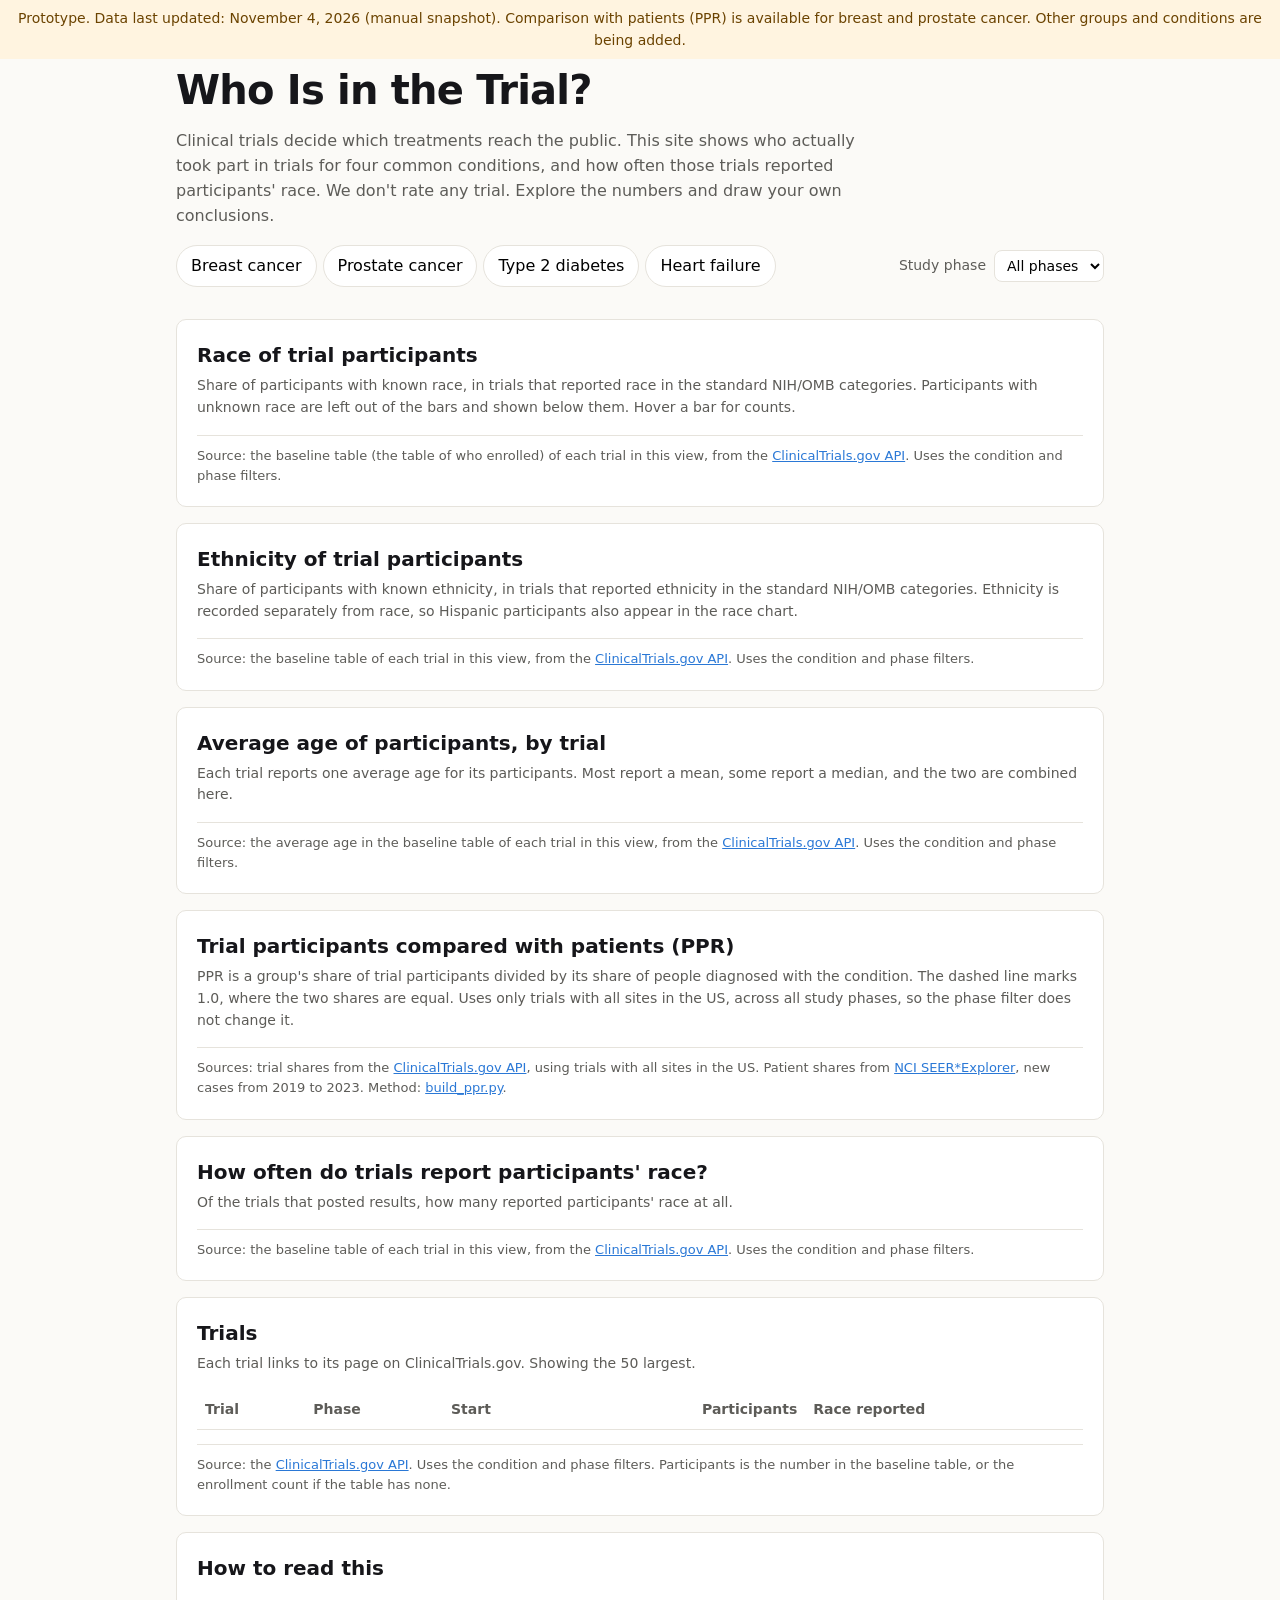
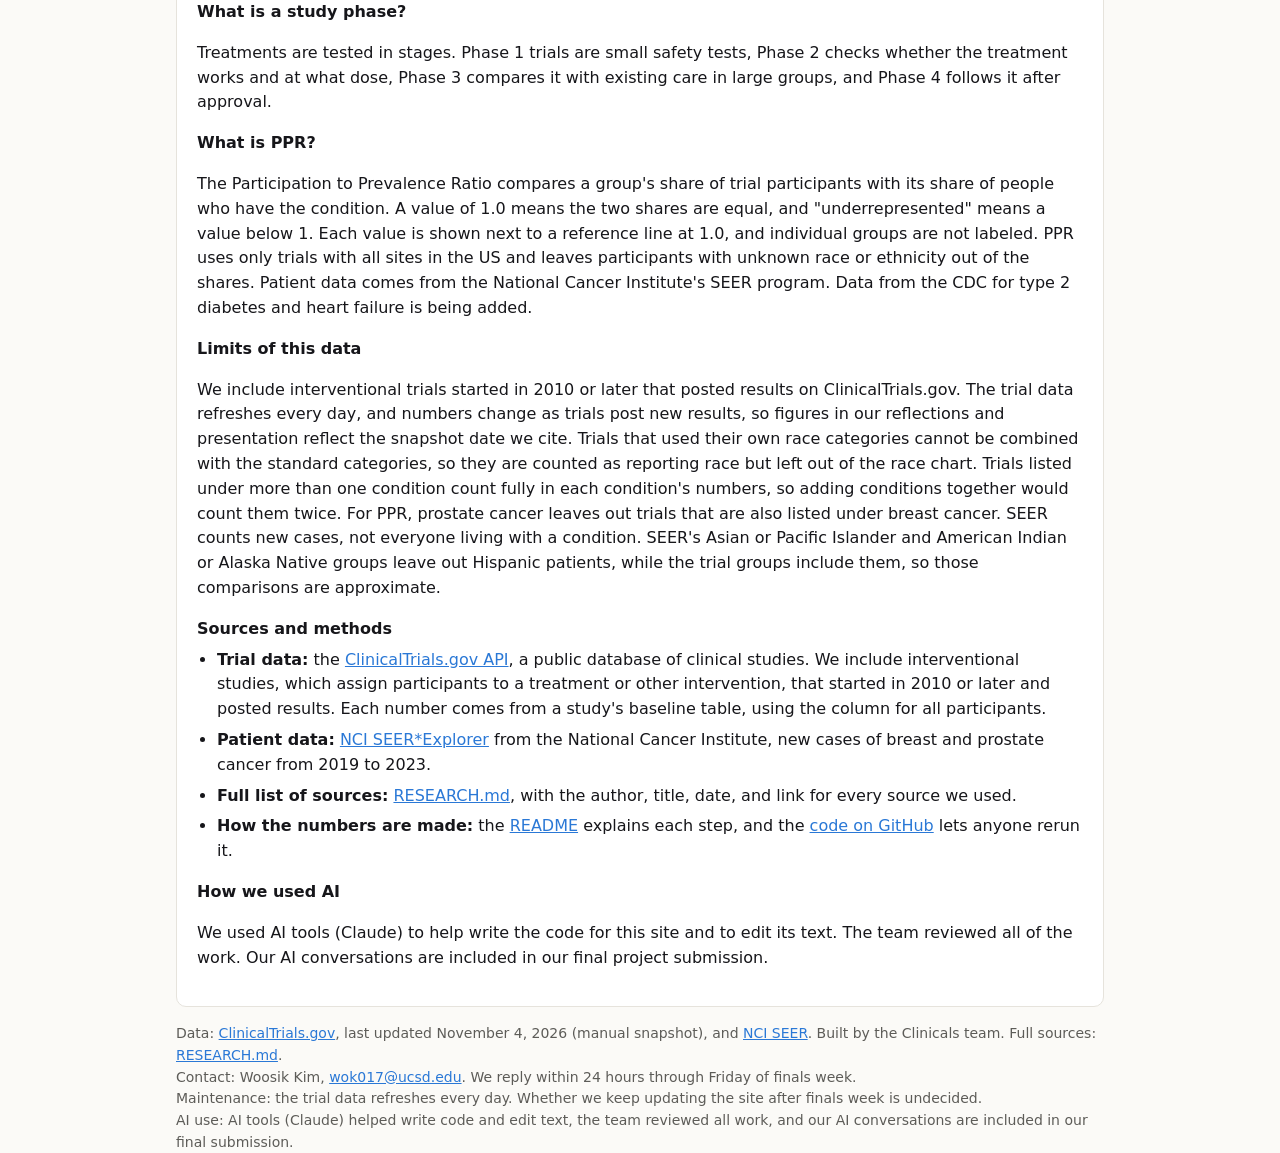
==== commit b5e328f8: "Add sources and methods, chart source lines, and footer contact" ====
--- a/docs/index.html
+++ b/docs/index.html
@@ -10,20 +10,12 @@
 <div class="banner">Prototype. Data last updated: <span class="data-updated">November 4, 2026</span>. Comparison with patients (PPR) is available for breast and prostate cancer. Other groups and conditions are being added.</div>
 <header class="wrap">
   <h1>Who Is in the Trial?</h1>
-  <p class="lede">This site shows who took part in clinical studies for four common conditions, and how often those studies reported participants' race. It uses records from ClinicalTrials.gov for interventional studies, which assign participants to a treatment or other intervention, that started in 2010 or later and posted results. Most records list a study phase, a stage in testing a drug. Others list no phase, such as screening, behavioral, or device studies, and the record type filter lets you include or leave them out. We don't rate any trial. Explore the numbers and draw your own conclusions.</p>
+  <p class="lede">Clinical trials decide which treatments reach the public. This site shows who actually took part in trials for four common conditions, and how often those trials reported participants' race. We don't rate any trial. Explore the numbers and draw your own conclusions.</p>
 </header>
 
 <main class="wrap">
   <section class="controls" aria-label="Filters">
     <div class="group" role="tablist" id="conds"></div>
-    <div class="filters">
-    <label class="phase">Record type
-      <select id="kind">
-        <option value="">All records</option>
-        <option value="phased">Trials with a study phase</option>
-        <option value="nophase">No phase listed (for example screening, behavioral, or device studies)</option>
-      </select>
-    </label>
     <label class="phase">Study phase
       <select id="phase">
         <option value="">All phases</option>
@@ -33,7 +25,6 @@
         <option value="PHASE4">Phase 4</option>
       </select>
     </label>
-    </div>
   </section>
 
   <section class="stats" id="stats"></section>
@@ -42,26 +33,26 @@
     <h2>Race of trial participants</h2>
     <p class="note">Share of participants with known race, in trials that reported race in the standard NIH/OMB categories. Participants with unknown race are left out of the bars and shown below them. Hover a bar for counts.</p>
     <div id="race"></div>
-    <p class="src">Source: the baseline table (the table of who enrolled) of each trial in this view, from the <a href="https://clinicaltrials.gov/data-api/api">ClinicalTrials.gov API</a>. Uses the condition, record type, and phase filters.</p>
+    <p class="src">Source: the baseline table (the table of who enrolled) of each trial in this view, from the <a href="https://clinicaltrials.gov/data-api/api">ClinicalTrials.gov API</a>. Uses the condition and phase filters.</p>
   </section>
 
   <section class="card">
     <h2>Ethnicity of trial participants</h2>
     <p class="note">Share of participants with known ethnicity, in trials that reported ethnicity in the standard NIH/OMB categories. Ethnicity is recorded separately from race, so Hispanic participants also appear in the race chart.</p>
     <div id="ethnicity"></div>
-    <p class="src">Source: the baseline table of each trial in this view, from the <a href="https://clinicaltrials.gov/data-api/api">ClinicalTrials.gov API</a>. Uses the condition, record type, and phase filters.</p>
+    <p class="src">Source: the baseline table of each trial in this view, from the <a href="https://clinicaltrials.gov/data-api/api">ClinicalTrials.gov API</a>. Uses the condition and phase filters.</p>
   </section>
 
   <section class="card">
     <h2>Average age of participants, by trial</h2>
     <p class="note">Each trial reports one average age for its participants. Most report a mean, some report a median, and the two are combined here.</p>
     <div id="age"></div>
-    <p class="src">Source: the average age in the baseline table of each trial in this view, from the <a href="https://clinicaltrials.gov/data-api/api">ClinicalTrials.gov API</a>. Uses the condition, record type, and phase filters.</p>
+    <p class="src">Source: the average age in the baseline table of each trial in this view, from the <a href="https://clinicaltrials.gov/data-api/api">ClinicalTrials.gov API</a>. Uses the condition and phase filters.</p>
   </section>
 
   <section class="card" id="ppr-card">
     <h2>Trial participants compared with patients (PPR)</h2>
-    <p class="note">PPR is a group's share of trial participants divided by its share of people diagnosed with the condition. The dashed line marks 1.0, where the two shares are equal. It uses every record with all sites in the US, whatever the record type and phase filters are set to, so those two filters do not change it.</p>
+    <p class="note">PPR is a group's share of trial participants divided by its share of people diagnosed with the condition. The dashed line marks 1.0, where the two shares are equal. Uses only trials with all sites in the US, across all study phases, so the phase filter does not change it.</p>
     <div id="ppr"></div>
     <p class="src">Sources: trial shares from the <a href="https://clinicaltrials.gov/data-api/api">ClinicalTrials.gov API</a>, using trials with all sites in the US. Patient shares from <a href="https://seer.cancer.gov/statistics-network/explorer/">NCI SEER*Explorer</a>, new cases from 2019 to 2023. Method: <a href="https://github.com/woosik-study/clinicals/blob/main/build_ppr.py">build_ppr.py</a>.</p>
   </section>
@@ -70,14 +61,14 @@
     <h2>How often do trials report participants' race?</h2>
     <p class="note">Of the trials that posted results, how many reported participants' race at all.</p>
     <div id="reporting"></div>
-    <p class="src">Source: the baseline table of each trial in this view, from the <a href="https://clinicaltrials.gov/data-api/api">ClinicalTrials.gov API</a>. Uses the condition, record type, and phase filters.</p>
+    <p class="src">Source: the baseline table of each trial in this view, from the <a href="https://clinicaltrials.gov/data-api/api">ClinicalTrials.gov API</a>. Uses the condition and phase filters.</p>
   </section>
 
   <section class="card">
     <h2>Trials</h2>
     <p class="note">Each trial links to its page on ClinicalTrials.gov. Showing the 50 largest.</p>
     <div class="tablewrap"><table id="trials"><thead><tr><th>Trial</th><th>Phase</th><th>Start</th><th class="num">Participants</th><th>Race reported</th></tr></thead><tbody></tbody></table></div>
-    <p class="src">Source: the <a href="https://clinicaltrials.gov/data-api/api">ClinicalTrials.gov API</a>. Uses the condition, record type, and phase filters. Participants is the number in the baseline table, or the enrollment count if the table has none.</p>
+    <p class="src">Source: the <a href="https://clinicaltrials.gov/data-api/api">ClinicalTrials.gov API</a>. Uses the condition and phase filters. Participants is the number in the baseline table, or the enrollment count if the table has none.</p>
   </section>
 
   <section class="card explain">
@@ -87,7 +78,7 @@
     <h3>What is PPR?</h3>
     <p>The Participation to Prevalence Ratio compares a group's share of trial participants with its share of people who have the condition. A value of 1.0 means the two shares are equal, and "underrepresented" means a value below 1. Each value is shown next to a reference line at 1.0, and individual groups are not labeled. PPR uses only trials with all sites in the US and leaves participants with unknown race or ethnicity out of the shares. Patient data comes from the National Cancer Institute's SEER program. Data from the CDC for type 2 diabetes and heart failure is being added.</p>
     <h3>Limits of this data</h3>
-    <p>We include interventional trials started in 2010 or later that posted results on ClinicalTrials.gov. About a quarter of the records list no study phase. Many of these are screening, behavioral, or device studies, and some are very large, so they can move the totals a lot. Use the record type filter to see the numbers with or without them. The trial data refreshes every day, and numbers change as trials post new results, so figures in our reflections and presentation reflect the snapshot date we cite. Trials that used their own race categories cannot be combined with the standard categories, so they are counted as reporting race but left out of the race chart. Trials listed under more than one condition count fully in each condition's numbers, so adding conditions together would count them twice. For PPR, prostate cancer leaves out trials that are also listed under breast cancer. SEER counts new cases, not everyone living with a condition. SEER's Asian or Pacific Islander and American Indian or Alaska Native groups leave out Hispanic patients, while the trial groups include them, so those comparisons are approximate.</p>
+    <p>We include interventional trials started in 2010 or later that posted results on ClinicalTrials.gov. The trial data refreshes every day, and numbers change as trials post new results, so figures in our reflections and presentation reflect the snapshot date we cite. Trials that used their own race categories cannot be combined with the standard categories, so they are counted as reporting race but left out of the race chart. Trials listed under more than one condition count fully in each condition's numbers, so adding conditions together would count them twice. For PPR, prostate cancer leaves out trials that are also listed under breast cancer. SEER counts new cases, not everyone living with a condition. SEER's Asian or Pacific Islander and American Indian or Alaska Native groups leave out Hispanic patients, while the trial groups include them, so those comparisons are approximate.</p>
     <h3>Sources and methods</h3>
     <ul class="sources">
       <li><strong>Trial data:</strong> the <a href="https://clinicaltrials.gov/data-api/api">ClinicalTrials.gov API</a>, a public database of clinical studies. We include interventional studies, which assign participants to a treatment or other intervention, that started in 2010 or later and posted results. Each number comes from a study's baseline table, using the column for all participants.</li>
--- a/docs/style.css
+++ b/docs/style.css
@@ -13,8 +13,6 @@
 .group{display:flex;flex-wrap:wrap;gap:6px}
 .group button{border:1px solid var(--line);background:var(--card);padding:8px 14px;border-radius:999px;font:inherit;cursor:pointer}
 .group button[aria-selected=true]{background:var(--ink);color:#fff;border-color:var(--ink)}
-.filters{display:flex;flex-wrap:wrap;gap:12px}
-select:disabled{opacity:.55}
 .phase{font-size:14px;color:var(--muted);display:flex;gap:8px;align-items:center}
 select{font:inherit;padding:6px 8px;border-radius:8px;border:1px solid var(--line);background:var(--card)}
 .stats{display:grid;grid-template-columns:repeat(auto-fit,minmax(180px,1fr));gap:12px;margin-bottom:16px}
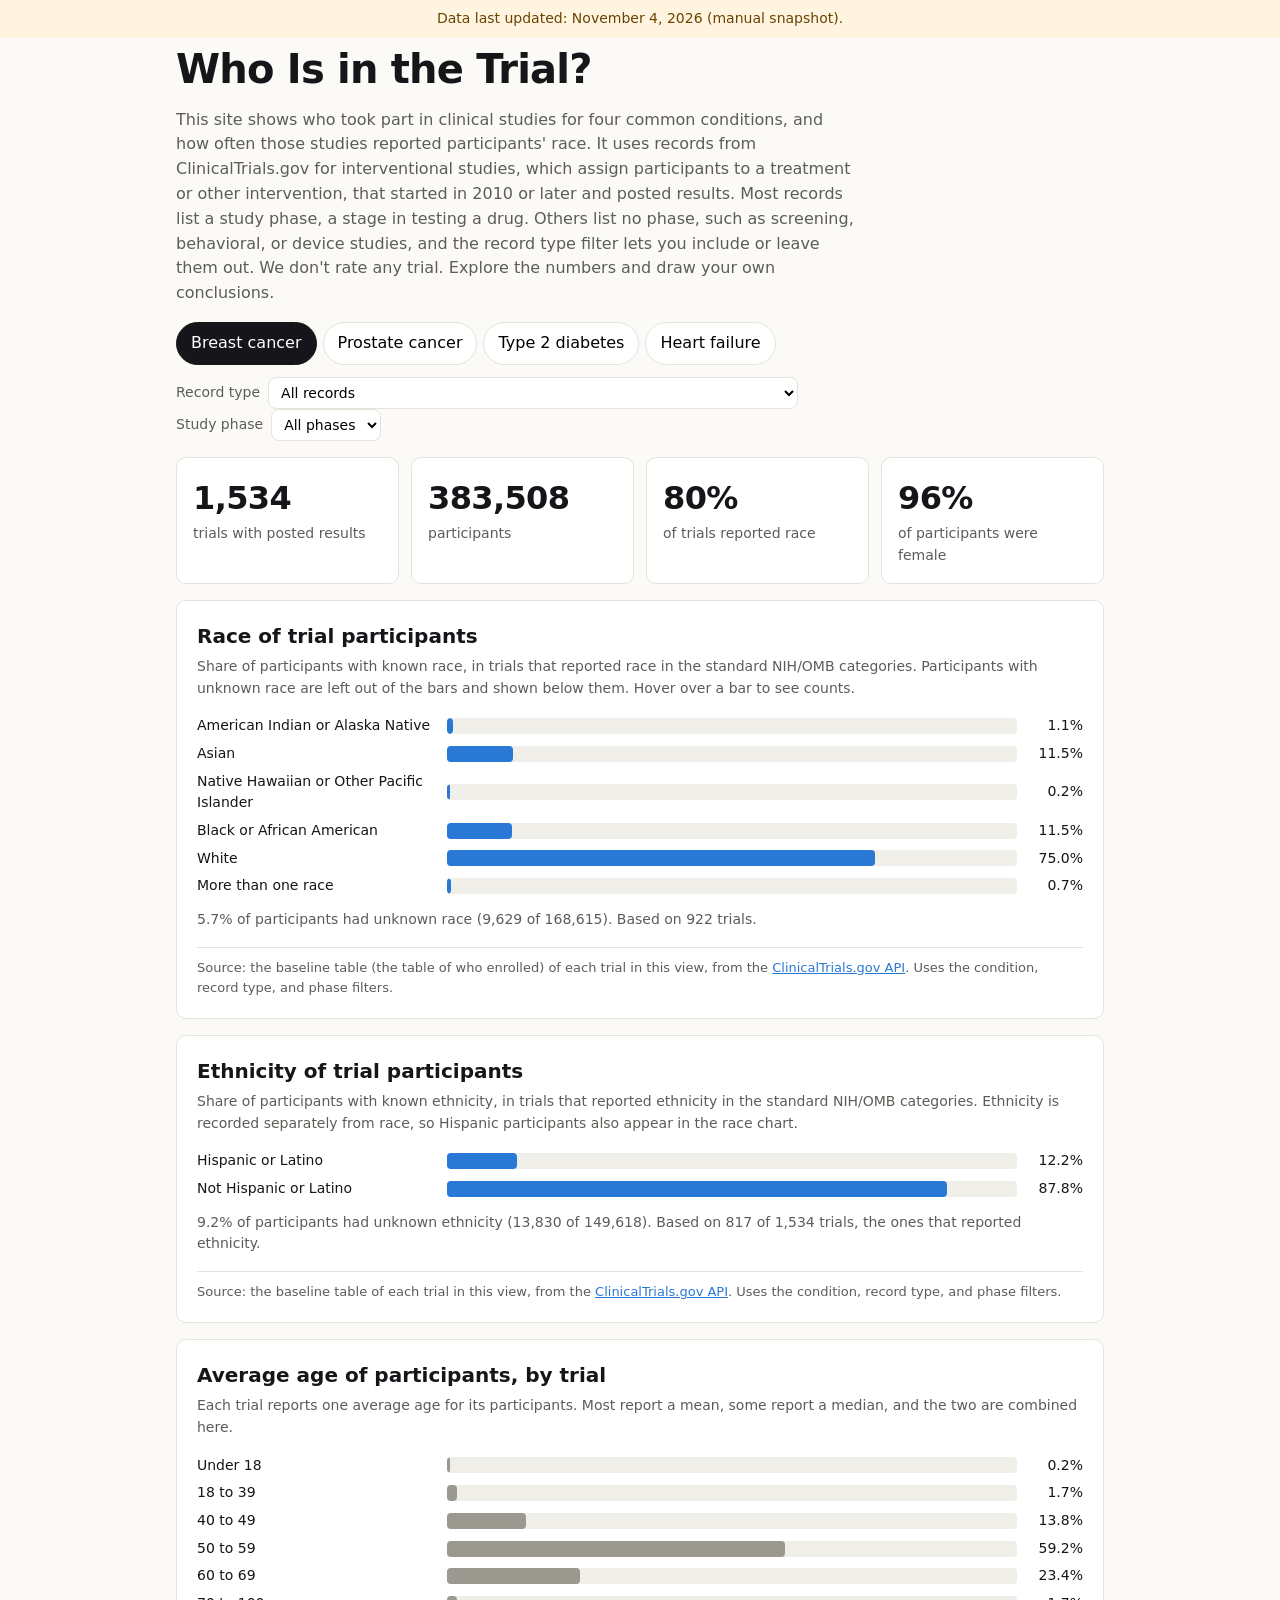
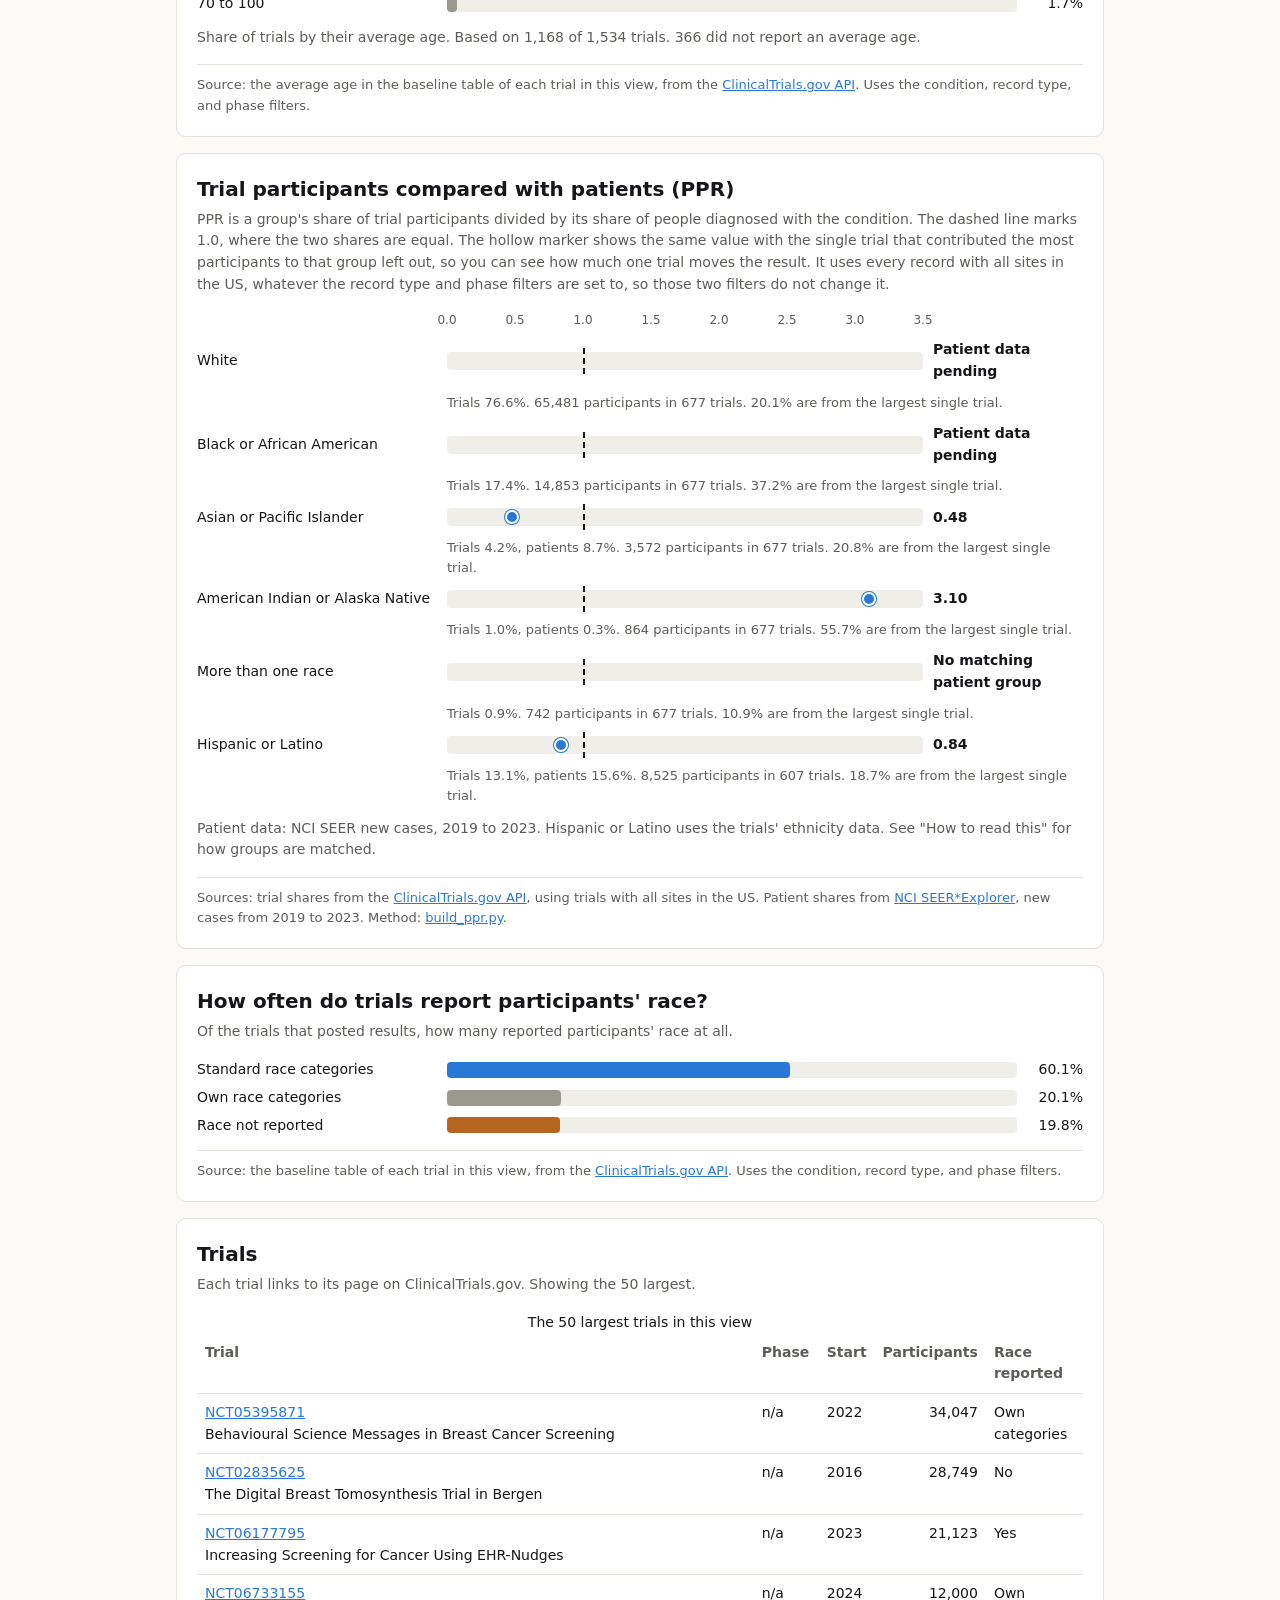
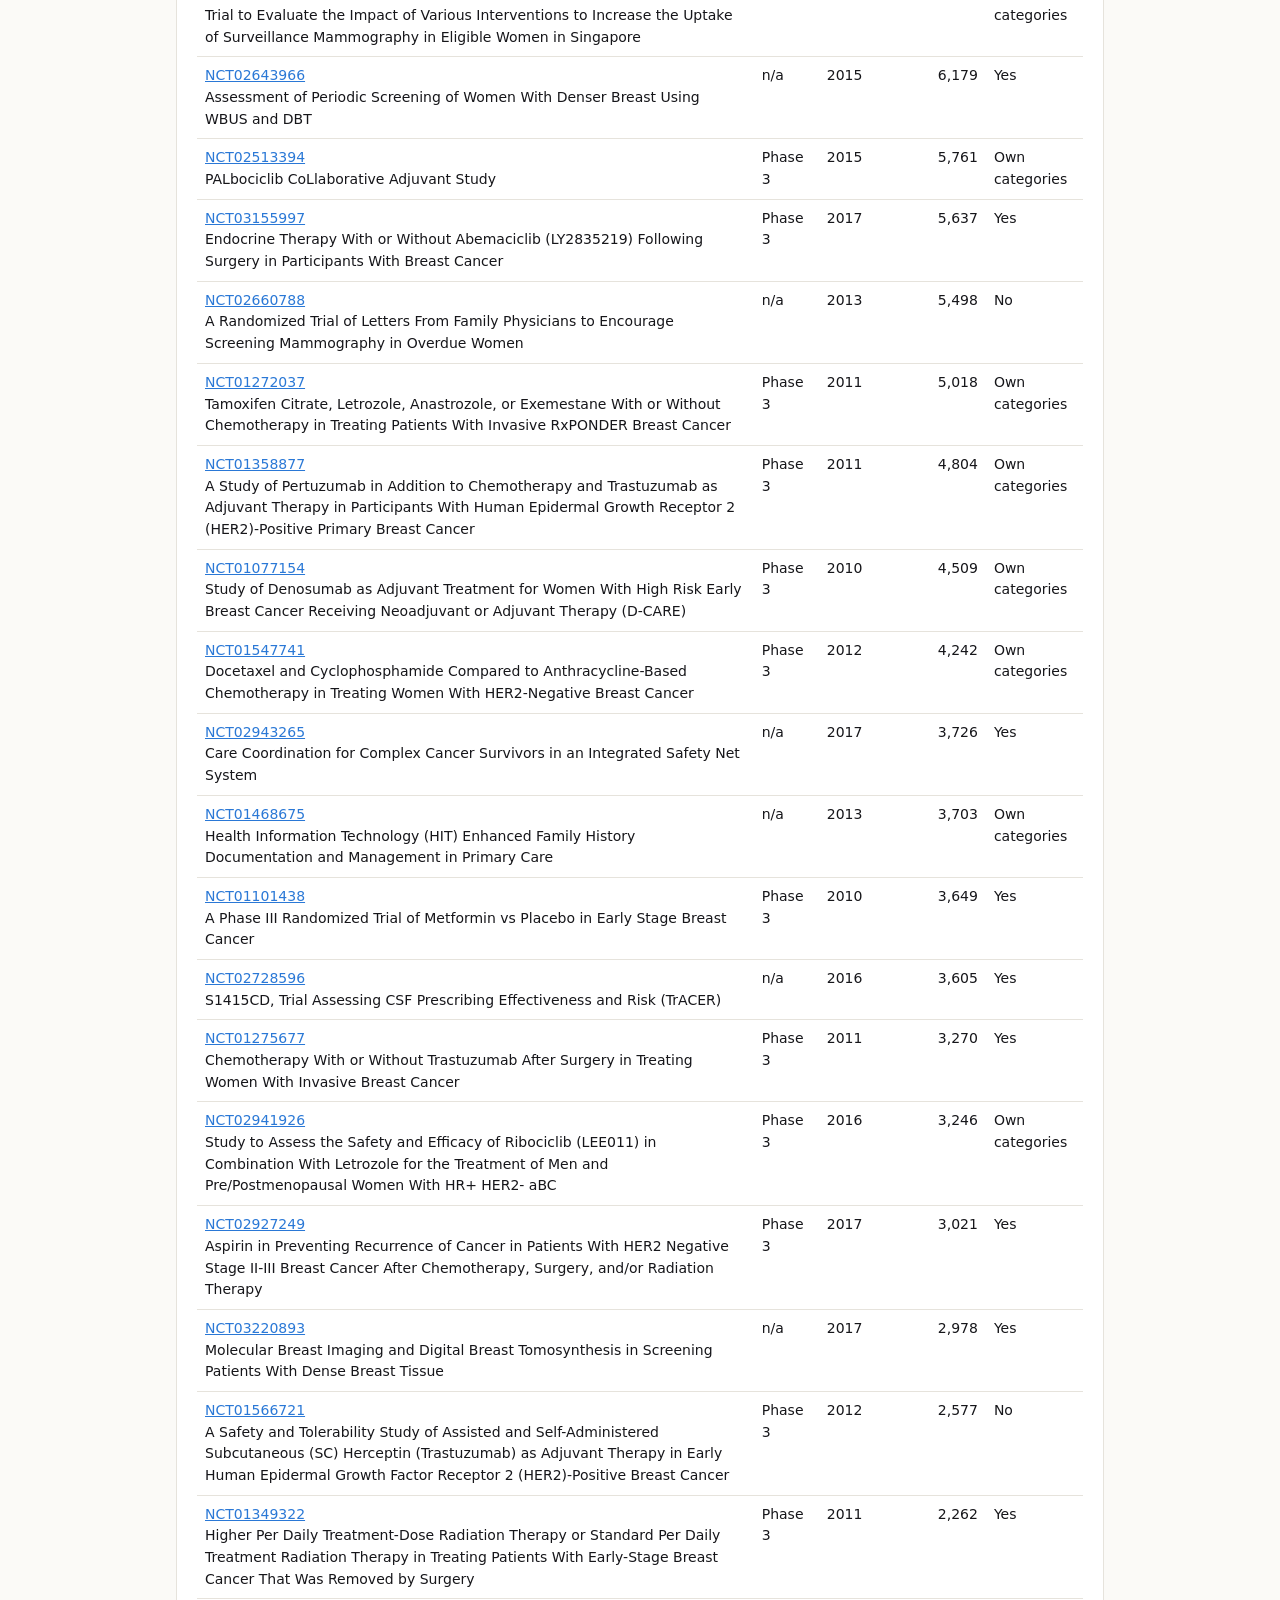
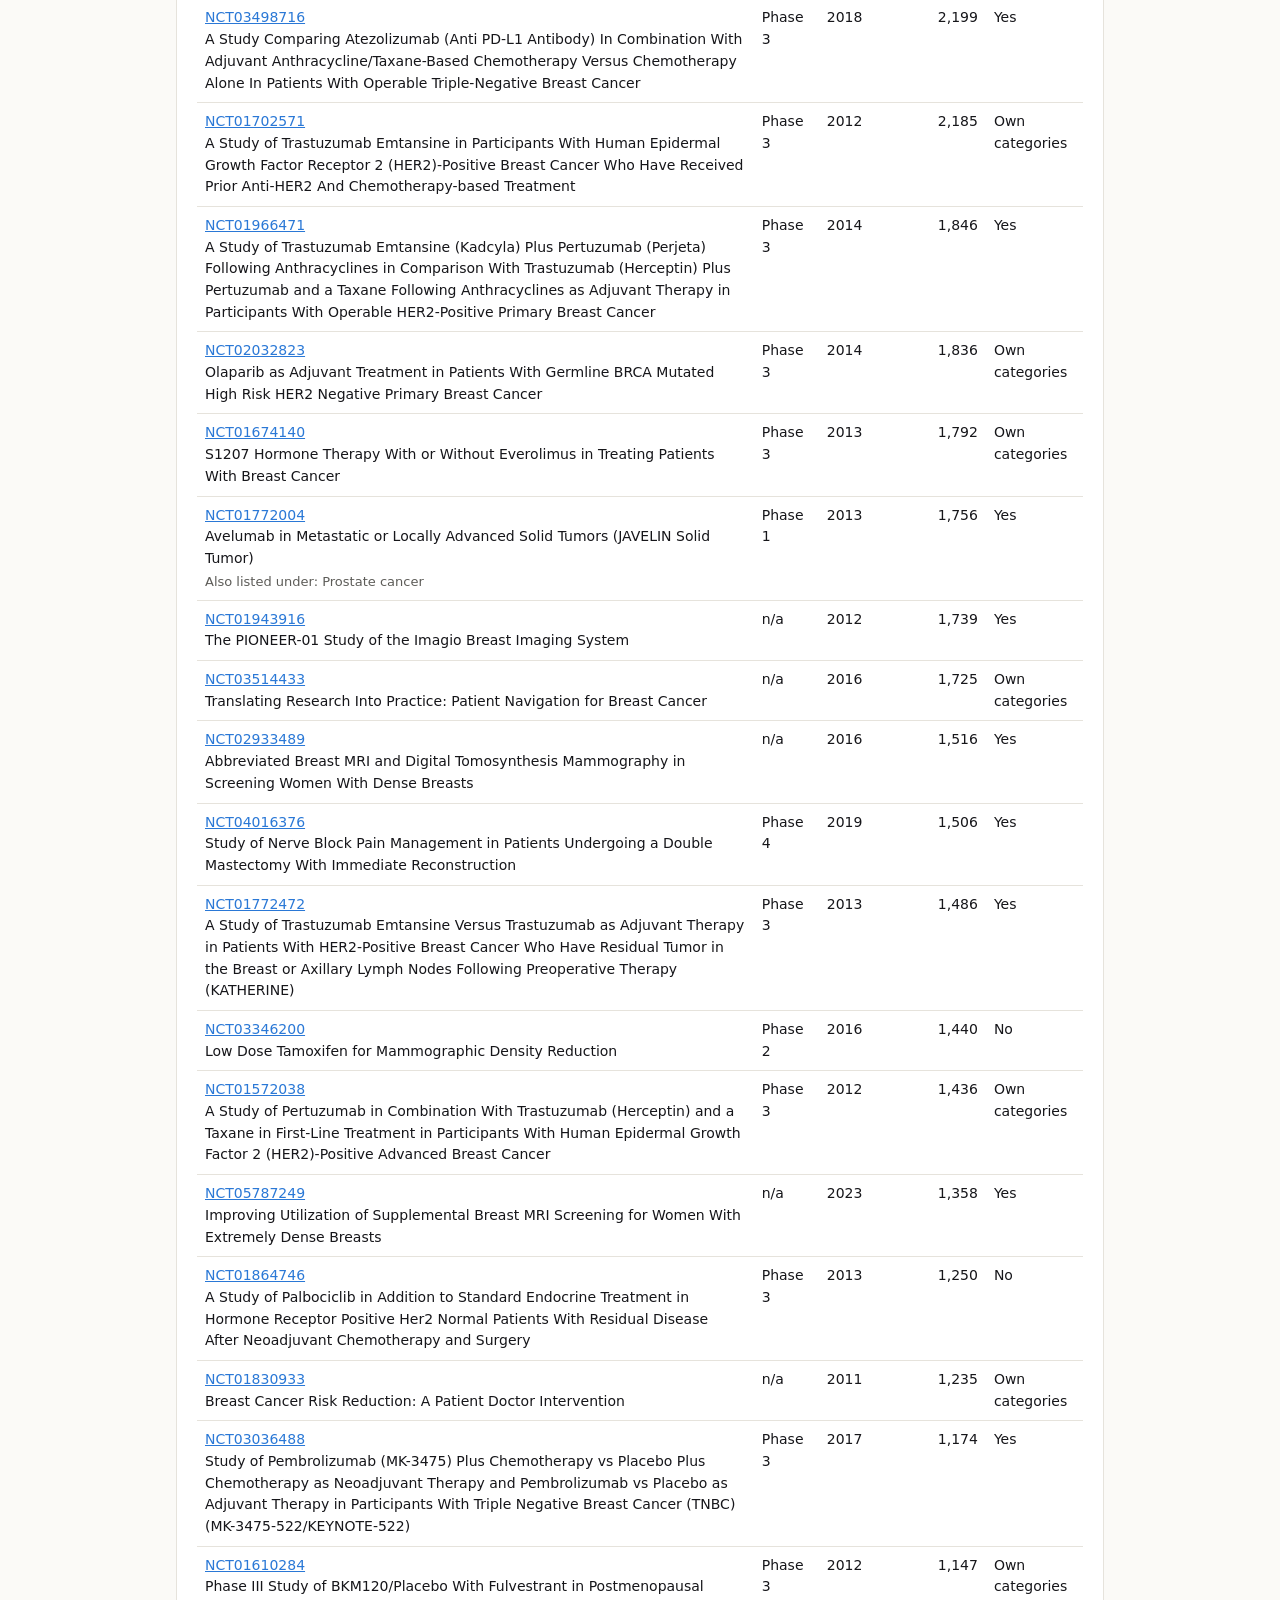
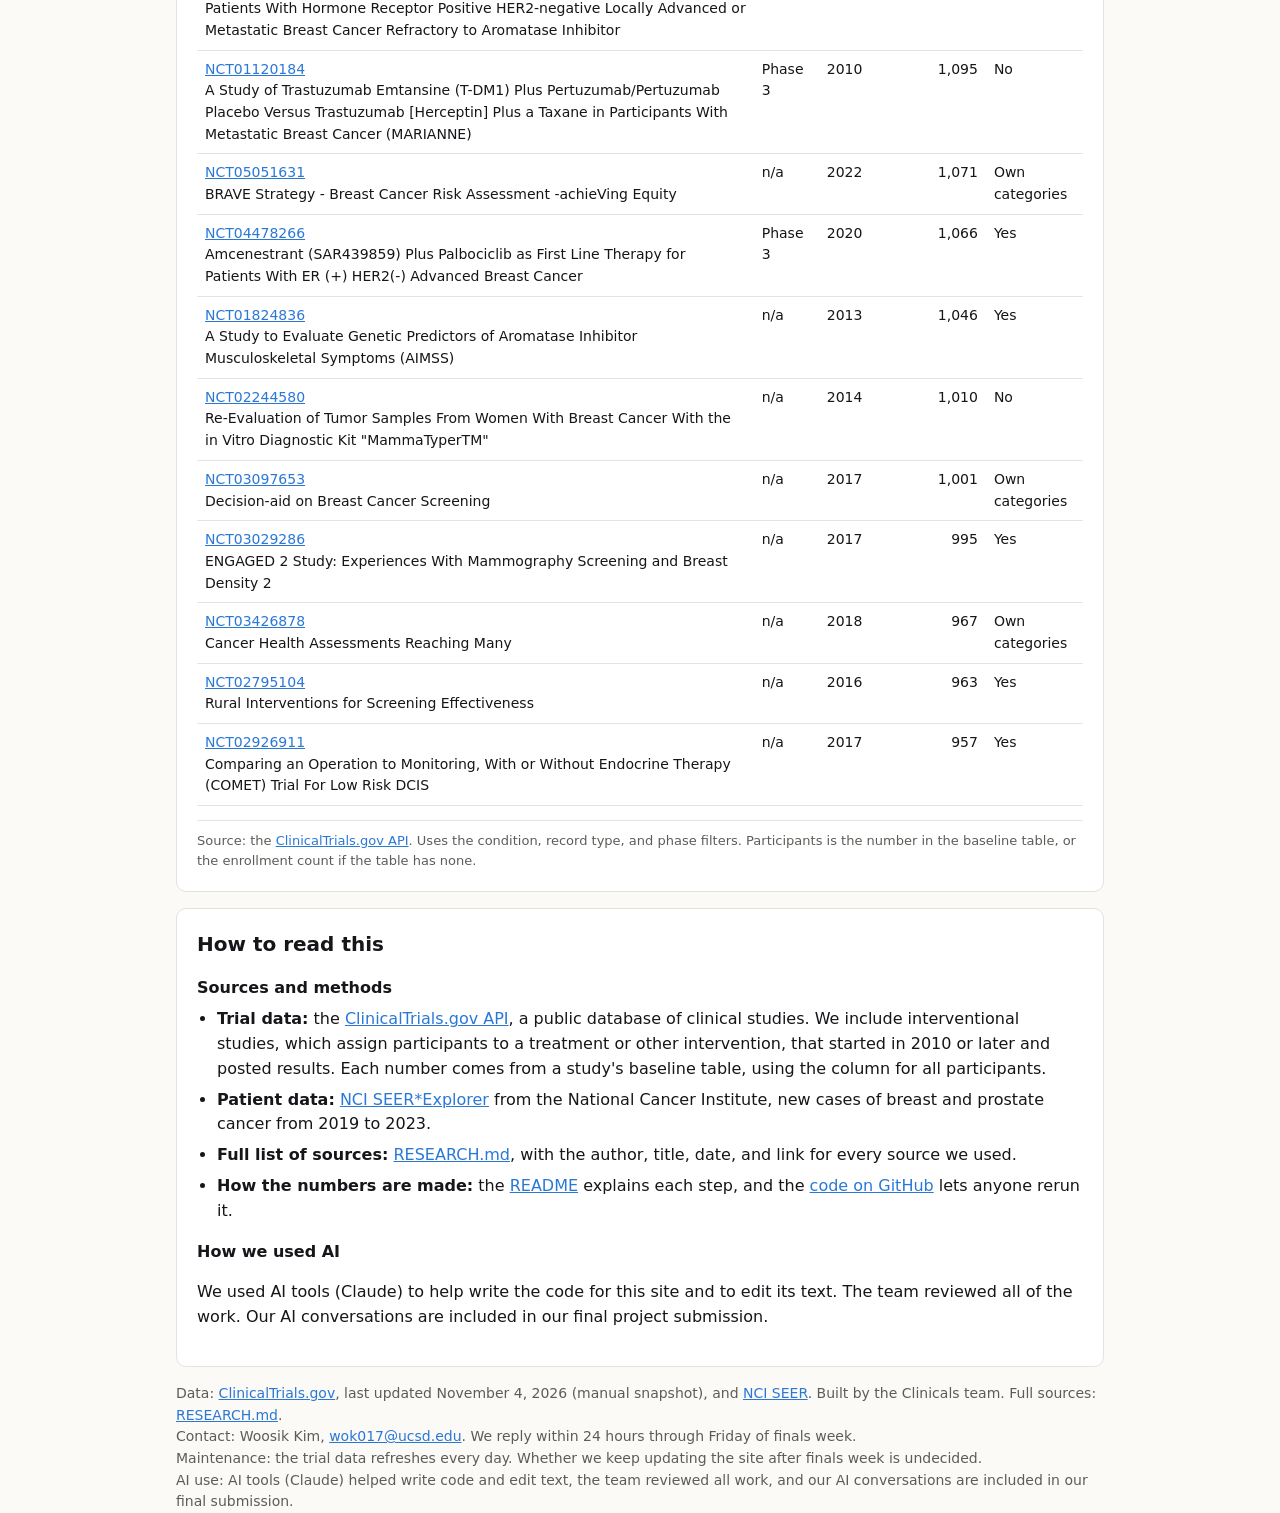
==== commit 440853df: "Update explainer text in index.html" ====
--- a/docs/index.html
+++ b/docs/index.html
@@ -7,15 +7,23 @@
 <link rel="stylesheet" href="style.css">
 </head>
 <body>
-<div class="banner">Prototype. Data last updated: <span class="data-updated">November 4, 2026</span>. Comparison with patients (PPR) is available for breast and prostate cancer. Other groups and conditions are being added.</div>
+<div class="banner" role="status">Data last updated: <span class="data-updated">November 4, 2026</span>. <span id="ppr-status"></span></div>
 <header class="wrap">
   <h1>Who Is in the Trial?</h1>
-  <p class="lede">Clinical trials decide which treatments reach the public. This site shows who actually took part in trials for four common conditions, and how often those trials reported participants' race. We don't rate any trial. Explore the numbers and draw your own conclusions.</p>
+  <p class="lede">This site shows who took part in clinical studies for four common conditions, and how often those studies reported participants' race. It uses records from ClinicalTrials.gov for interventional studies, which assign participants to a treatment or other intervention, that started in 2010 or later and posted results. Most records list a study phase, a stage in testing a drug. Others list no phase, such as screening, behavioral, or device studies, and the record type filter lets you include or leave them out. We don't rate any trial. Explore the numbers and draw your own conclusions.</p>
 </header>
 
 <main class="wrap">
   <section class="controls" aria-label="Filters">
-    <div class="group" role="tablist" id="conds"></div>
+    <div class="group" role="group" aria-label="Condition" id="conds"></div>
+    <div class="filters">
+    <label class="phase">Record type
+      <select id="kind">
+        <option value="">All records</option>
+        <option value="phased">Trials with a study phase</option>
+        <option value="nophase">No phase listed (for example screening, behavioral, or device studies)</option>
+      </select>
+    </label>
     <label class="phase">Study phase
       <select id="phase">
         <option value="">All phases</option>
@@ -25,34 +33,35 @@
         <option value="PHASE4">Phase 4</option>
       </select>
     </label>
+    </div>
   </section>
 
   <section class="stats" id="stats"></section>
 
   <section class="card">
     <h2>Race of trial participants</h2>
-    <p class="note">Share of participants with known race, in trials that reported race in the standard NIH/OMB categories. Participants with unknown race are left out of the bars and shown below them. Hover a bar for counts.</p>
+    <p class="note">Share of participants with known race, in trials that reported race in the standard NIH/OMB categories. Participants with unknown race are left out of the bars and shown below them. Hover over a bar to see counts.</p>
     <div id="race"></div>
-    <p class="src">Source: the baseline table (the table of who enrolled) of each trial in this view, from the <a href="https://clinicaltrials.gov/data-api/api">ClinicalTrials.gov API</a>. Uses the condition and phase filters.</p>
+    <p class="src">Source: the baseline table (the table of who enrolled) of each trial in this view, from the <a href="https://clinicaltrials.gov/data-api/api">ClinicalTrials.gov API</a>. Uses the condition, record type, and phase filters.</p>
   </section>
 
   <section class="card">
     <h2>Ethnicity of trial participants</h2>
     <p class="note">Share of participants with known ethnicity, in trials that reported ethnicity in the standard NIH/OMB categories. Ethnicity is recorded separately from race, so Hispanic participants also appear in the race chart.</p>
     <div id="ethnicity"></div>
-    <p class="src">Source: the baseline table of each trial in this view, from the <a href="https://clinicaltrials.gov/data-api/api">ClinicalTrials.gov API</a>. Uses the condition and phase filters.</p>
+    <p class="src">Source: the baseline table of each trial in this view, from the <a href="https://clinicaltrials.gov/data-api/api">ClinicalTrials.gov API</a>. Uses the condition, record type, and phase filters.</p>
   </section>
 
   <section class="card">
     <h2>Average age of participants, by trial</h2>
     <p class="note">Each trial reports one average age for its participants. Most report a mean, some report a median, and the two are combined here.</p>
     <div id="age"></div>
-    <p class="src">Source: the average age in the baseline table of each trial in this view, from the <a href="https://clinicaltrials.gov/data-api/api">ClinicalTrials.gov API</a>. Uses the condition and phase filters.</p>
+    <p class="src">Source: the average age in the baseline table of each trial in this view, from the <a href="https://clinicaltrials.gov/data-api/api">ClinicalTrials.gov API</a>. Uses the condition, record type, and phase filters.</p>
   </section>
 
   <section class="card" id="ppr-card">
     <h2>Trial participants compared with patients (PPR)</h2>
-    <p class="note">PPR is a group's share of trial participants divided by its share of people diagnosed with the condition. The dashed line marks 1.0, where the two shares are equal. Uses only trials with all sites in the US, across all study phases, so the phase filter does not change it.</p>
+    <p class="note">PPR is a group's share of trial participants divided by its share of people diagnosed with the condition. The dashed line marks 1.0, where the two shares are equal. The hollow marker shows the same value with the single trial that contributed the most participants to that group left out, so you can see how much one trial moves the result. It uses every record with all sites in the US, whatever the record type and phase filters are set to, so those two filters do not change it.</p>
     <div id="ppr"></div>
     <p class="src">Sources: trial shares from the <a href="https://clinicaltrials.gov/data-api/api">ClinicalTrials.gov API</a>, using trials with all sites in the US. Patient shares from <a href="https://seer.cancer.gov/statistics-network/explorer/">NCI SEER*Explorer</a>, new cases from 2019 to 2023. Method: <a href="https://github.com/woosik-study/clinicals/blob/main/build_ppr.py">build_ppr.py</a>.</p>
   </section>
@@ -61,24 +70,64 @@
     <h2>How often do trials report participants' race?</h2>
     <p class="note">Of the trials that posted results, how many reported participants' race at all.</p>
     <div id="reporting"></div>
-    <p class="src">Source: the baseline table of each trial in this view, from the <a href="https://clinicaltrials.gov/data-api/api">ClinicalTrials.gov API</a>. Uses the condition and phase filters.</p>
+    <p class="src">Source: the baseline table of each trial in this view, from the <a href="https://clinicaltrials.gov/data-api/api">ClinicalTrials.gov API</a>. Uses the condition, record type, and phase filters.</p>
   </section>
 
   <section class="card">
     <h2>Trials</h2>
     <p class="note">Each trial links to its page on ClinicalTrials.gov. Showing the 50 largest.</p>
-    <div class="tablewrap"><table id="trials"><thead><tr><th>Trial</th><th>Phase</th><th>Start</th><th class="num">Participants</th><th>Race reported</th></tr></thead><tbody></tbody></table></div>
-    <p class="src">Source: the <a href="https://clinicaltrials.gov/data-api/api">ClinicalTrials.gov API</a>. Uses the condition and phase filters. Participants is the number in the baseline table, or the enrollment count if the table has none.</p>
+    <div class="tablewrap"><table id="trials"><caption class="sr">The 50 largest trials in this view</caption><thead><tr><th>Trial</th><th>Phase</th><th>Start</th><th class="num">Participants</th><th>Race reported</th></tr></thead><tbody></tbody></table></div>
+    <p class="src">Source: the <a href="https://clinicaltrials.gov/data-api/api">ClinicalTrials.gov API</a>. Uses the condition, record type, and phase filters. Participants is the number in the baseline table, or the enrollment count if the table has none.</p>
+  </section>
+
+  <!-- SANJANA: FDA Drug Trials Snapshots comparison.
+       Write your section text in the paragraph below, then delete the word "hidden" from the <section> tag so it shows on the site.
+       Please commit it yourself so it counts in your commit history. -->
+  <section class="card" id="compare-fda" hidden>
+    <h2>How this site compares with FDA Drug Trials Snapshots</h2>
+    <p>[Sanjana: your comparison text goes here.]</p>
   </section>
 
   <section class="card explain">
     <h2>How to read this</h2>
-    <h3>What is a study phase?</h3>
-    <p>Treatments are tested in stages. Phase 1 trials are small safety tests, Phase 2 checks whether the treatment works and at what dose, Phase 3 compares it with existing care in large groups, and Phase 4 follows it after approval.</p>
-    <h3>What is PPR?</h3>
-    <p>The Participation to Prevalence Ratio compares a group's share of trial participants with its share of people who have the condition. A value of 1.0 means the two shares are equal, and "underrepresented" means a value below 1. Each value is shown next to a reference line at 1.0, and individual groups are not labeled. PPR uses only trials with all sites in the US and leaves participants with unknown race or ethnicity out of the shares. Patient data comes from the National Cancer Institute's SEER program. Data from the CDC for type 2 diabetes and heart failure is being added.</p>
-    <h3>Limits of this data</h3>
-    <p>We include interventional trials started in 2010 or later that posted results on ClinicalTrials.gov. The trial data refreshes every day, and numbers change as trials post new results, so figures in our reflections and presentation reflect the snapshot date we cite. Trials that used their own race categories cannot be combined with the standard categories, so they are counted as reporting race but left out of the race chart. Trials listed under more than one condition count fully in each condition's numbers, so adding conditions together would count them twice. For PPR, prostate cancer leaves out trials that are also listed under breast cancer. SEER counts new cases, not everyone living with a condition. SEER's Asian or Pacific Islander and American Indian or Alaska Native groups leave out Hispanic patients, while the trial groups include them, so those comparisons are approximate.</p>
+    <!-- SNEHA: explainer text starts here.
+
+    
+<h3>What is a study phase?</h3>
+<p>Clinical trials evaluate medical treatments in people to understand their safety and effectiveness. Each phase serves a different purpose:</p>
+<ul>
+  <li><strong>Phase 1:</strong> Tests safety, dosage, and how a treatment interacts with the body, generally in smaller groups.</li>
+  <li><strong>Phase 2:</strong> Evaluates preliminary effectiveness while continuing to monitor safety.</li>
+  <li><strong>Phase 3:</strong> Studies safety and effectiveness in larger patient populations, often comparing treatments with existing care.</li>
+  <li><strong>Phase 4:</strong> Monitors treatments after approval to gather additional information about long-term safety and effectiveness.</li>
+</ul>
+<p>Not every study has a phase. Some screening, behavioral, and device studies are classified as "Not Applicable." Use the record type filter to include or exclude studies without a listed phase.</p>
+<p class="src">Source: <a href="https://www.fda.gov/patients/drug-development-process/step-3-clinical-research">FDA: Step 3, Clinical Research</a>.</p>
+
+<h3>What is PPR?</h3>
+<p>The Participation-to-Prevalence Ratio (PPR) measures whether a demographic group's participation in clinical trials is proportional to its share of patients affected by a condition.</p>
+<p><strong>PPR = (% of trial participants in a group) / (% of patients with the condition in that group).</strong></p>
+<ul>
+  <li><strong>Below 0.8:</strong> Suggests underrepresentation.</li>
+  <li><strong>0.8 to 1.2:</strong> A commonly suggested range for approximately proportional representation.</li>
+  <li><strong>Above 1.2:</strong> Suggests overrepresentation.</li>
+</ul>
+<p>A PPR of 1.0 represents exact proportionality. For example, if a group makes up 10% of trial participants but 20% of patients with the disease, its PPR is 0.5, suggesting underrepresentation.</p>
+<p>Our chart shows PPR values next to a reference line at 1.0 without assigning ratings to individual groups or trials. The hollow marker shows the PPR after removing the trial that contributed the most participants to that group, helping readers see how much one trial influences the result.</p>
+<p>PPR uses trials with all sites in the US and excludes participants with unknown race or ethnicity from the corresponding shares. It uses all eligible US records, so the record type and phase filters do not change PPR values.</p>
+<p>Patient data for breast and prostate cancer comes from NCI SEER. Comparisons for type 2 diabetes and heart failure are pending suitable patient counts. PPR helps identify potential representation gaps but does not independently determine trial quality or fairness.</p>
+<p class="src">Source: <a href="https://pubmed.ncbi.nlm.nih.gov/39719416/">Who Are We Missing? Reporting of Ethnicity, Race, and Sex-Specific Populations in Clinical Trials</a>.</p>
+
+<h3>Limits of this data</h3>
+<p>Our dashboard uses publicly available ClinicalTrials.gov records for interventional studies started in 2010 or later that have posted results. However, not every trial reports complete demographic information. Missing race or ethnicity data does not necessarily mean a population was excluded; the information may not have been collected or reported.</p>
+<p>Trials using customized race categories are counted as reporting race but are excluded from the standard race chart because their categories cannot be combined reliably. About a quarter of records have no study phase, and some are large enough to substantially change the totals. The record type filter lets readers compare results with and without these studies.</p>
+<p>Trials listed under multiple conditions are counted in each condition, so totals across conditions should not be added together. For PPR, prostate cancer excludes trials also listed under breast cancer.</p>
+<p>Another limitation is that SEER reports new cancer cases rather than everyone living with a condition. Race and ethnicity classifications also differ between sources. In particular, SEER's non-Hispanic Asian/Pacific Islander and American Indian/Alaska Native groups exclude Hispanic patients, while the corresponding trial race groups include them. These PPR comparisons are therefore approximate.</p>
+<p>Some PPR values rely on relatively few participants or are heavily influenced by one large trial. Missing patient counts can also prevent reliable comparisons. When these counts are unavailable, the dashboard shows pending values instead of presenting unsupported estimates.</p>
+<p>Finally, the trial data refreshes daily as new results become available, so displayed figures may change over time. These limitations are important when interpreting demographic representation and should not be treated as definitive judgments about individual trials.</p>
+<p class="src">Sources: <a href="https://clinicaltrials.gov/study-basics/how-to-read-study-results">ClinicalTrials.gov: How to Read Study Results</a> and <a href="https://github.com/woosik-study/clinicals/blob/main/README.md">Project methods and limitations</a>.</p>
+
+          <!-- SNEHA: explainer text ends here. -->
     <h3>Sources and methods</h3>
     <ul class="sources">
       <li><strong>Trial data:</strong> the <a href="https://clinicaltrials.gov/data-api/api">ClinicalTrials.gov API</a>, a public database of clinical studies. We include interventional studies, which assign participants to a treatment or other intervention, that started in 2010 or later and posted results. Each number comes from a study's baseline table, using the column for all participants.</li>
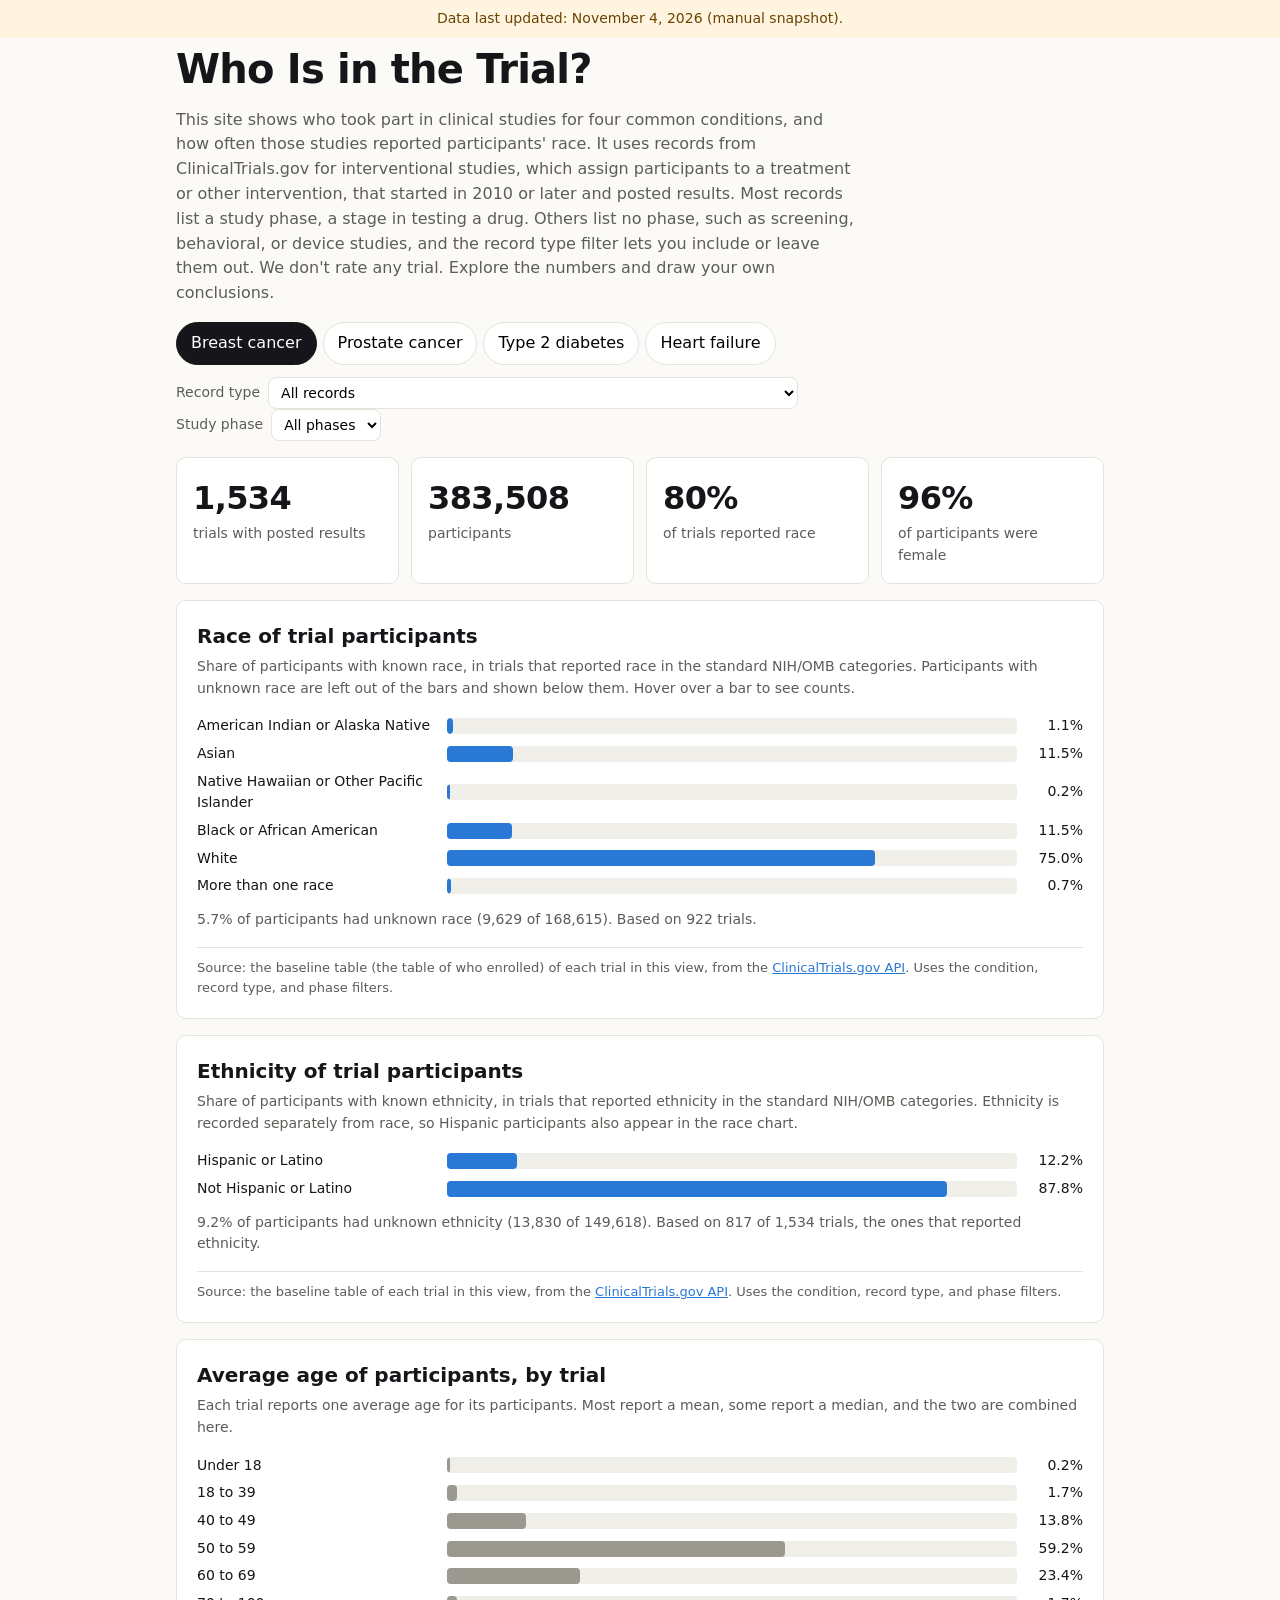
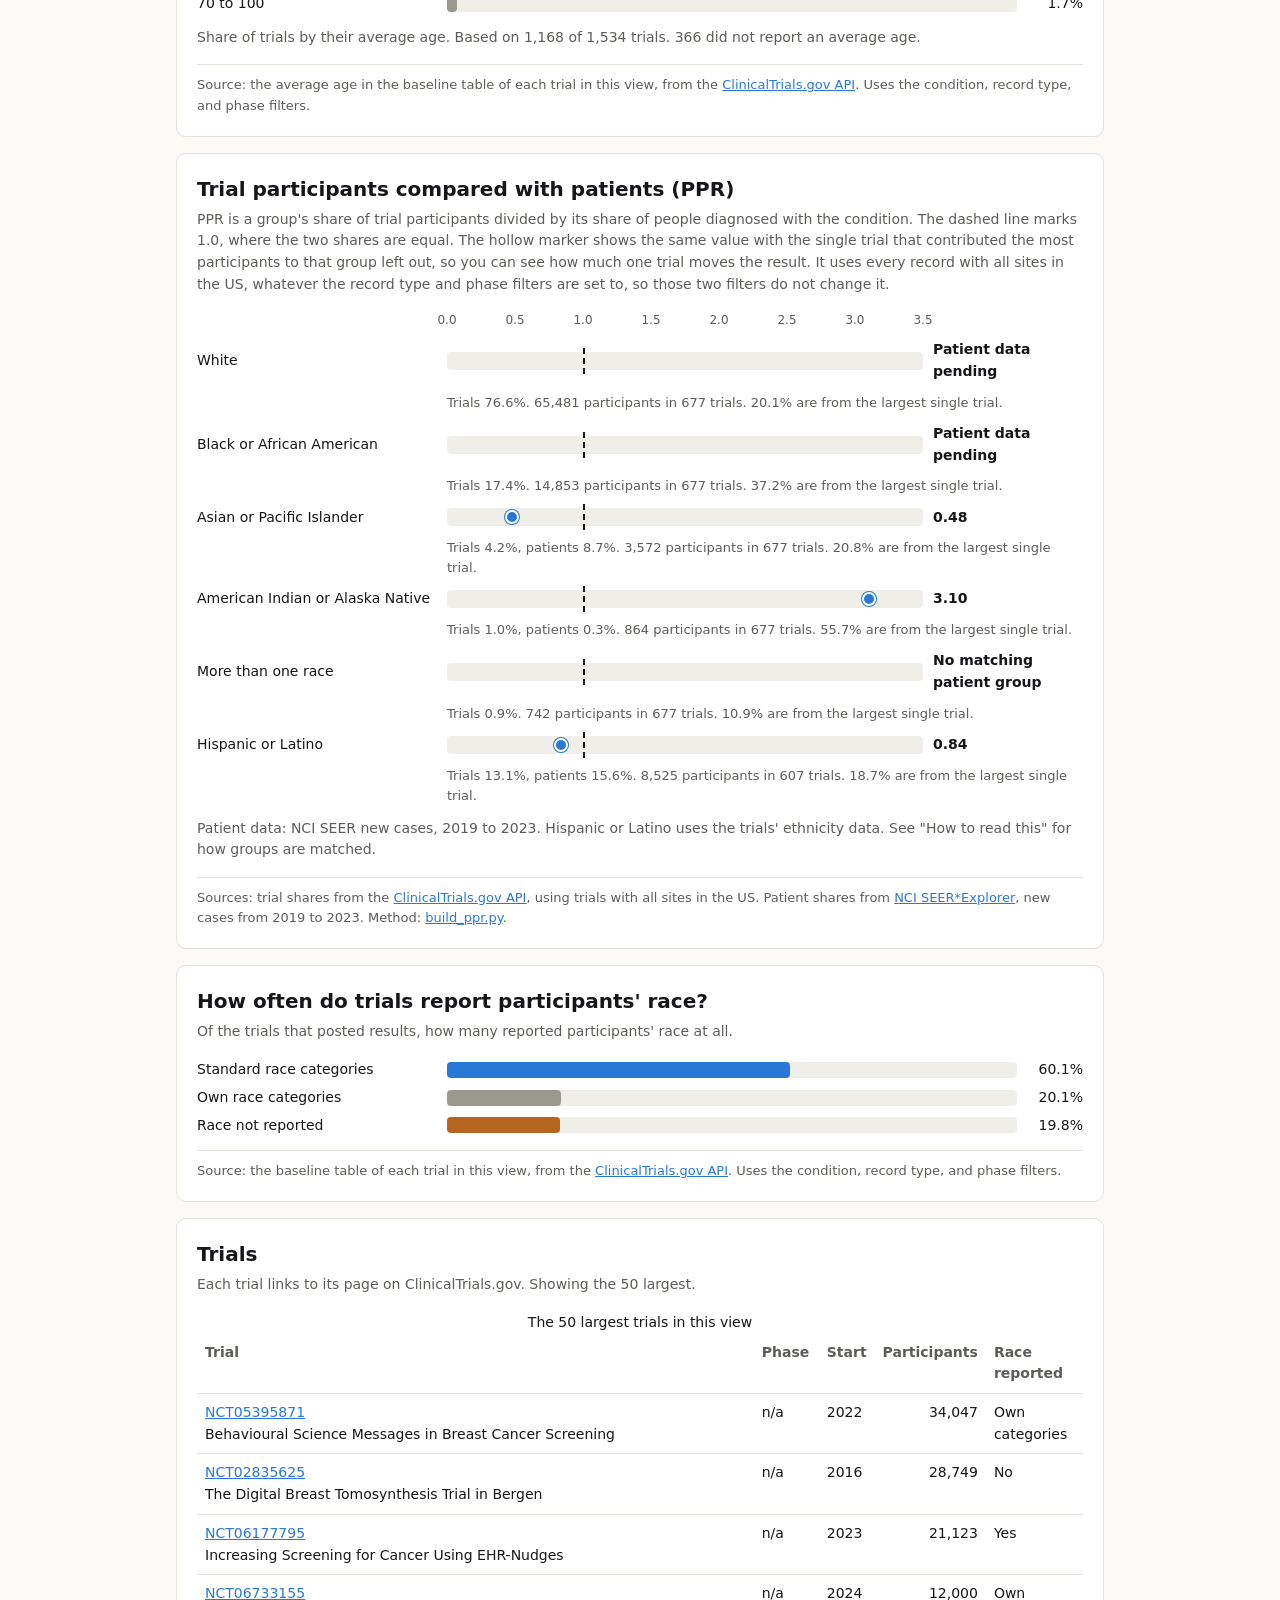
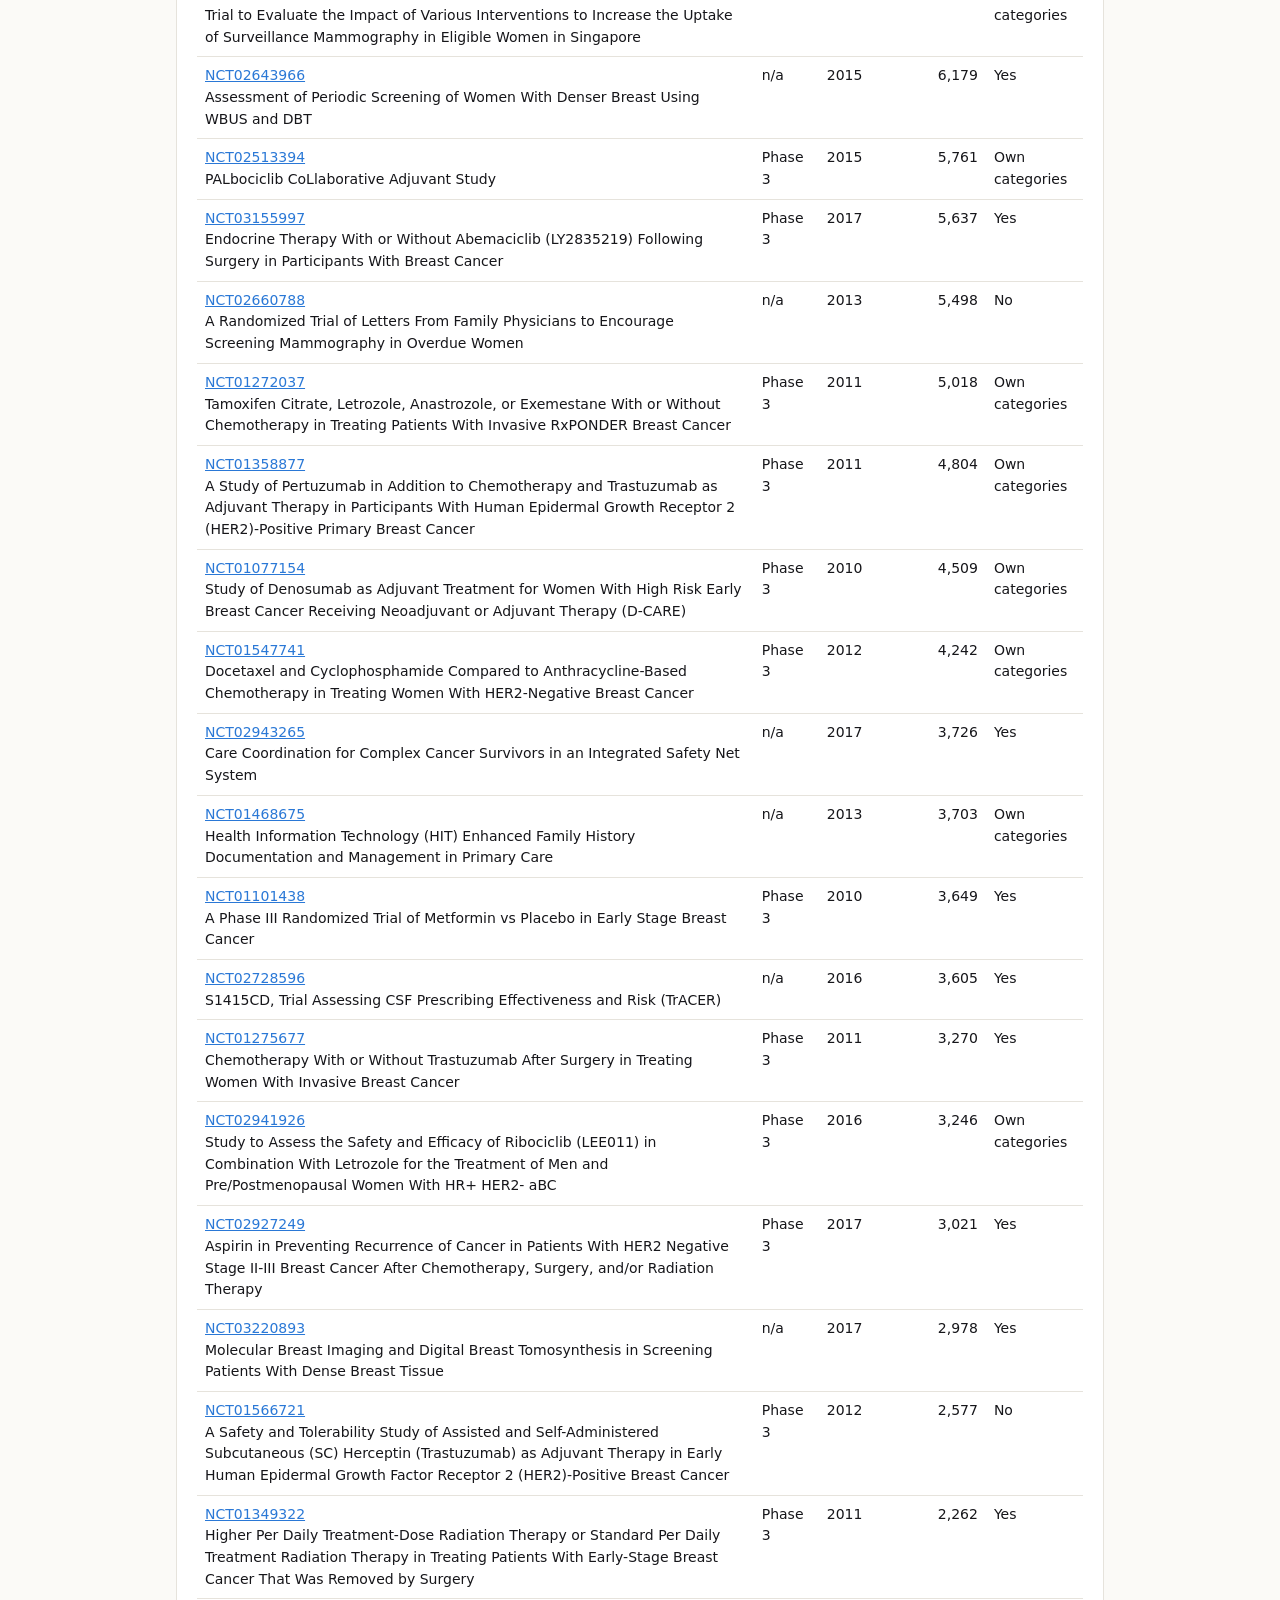
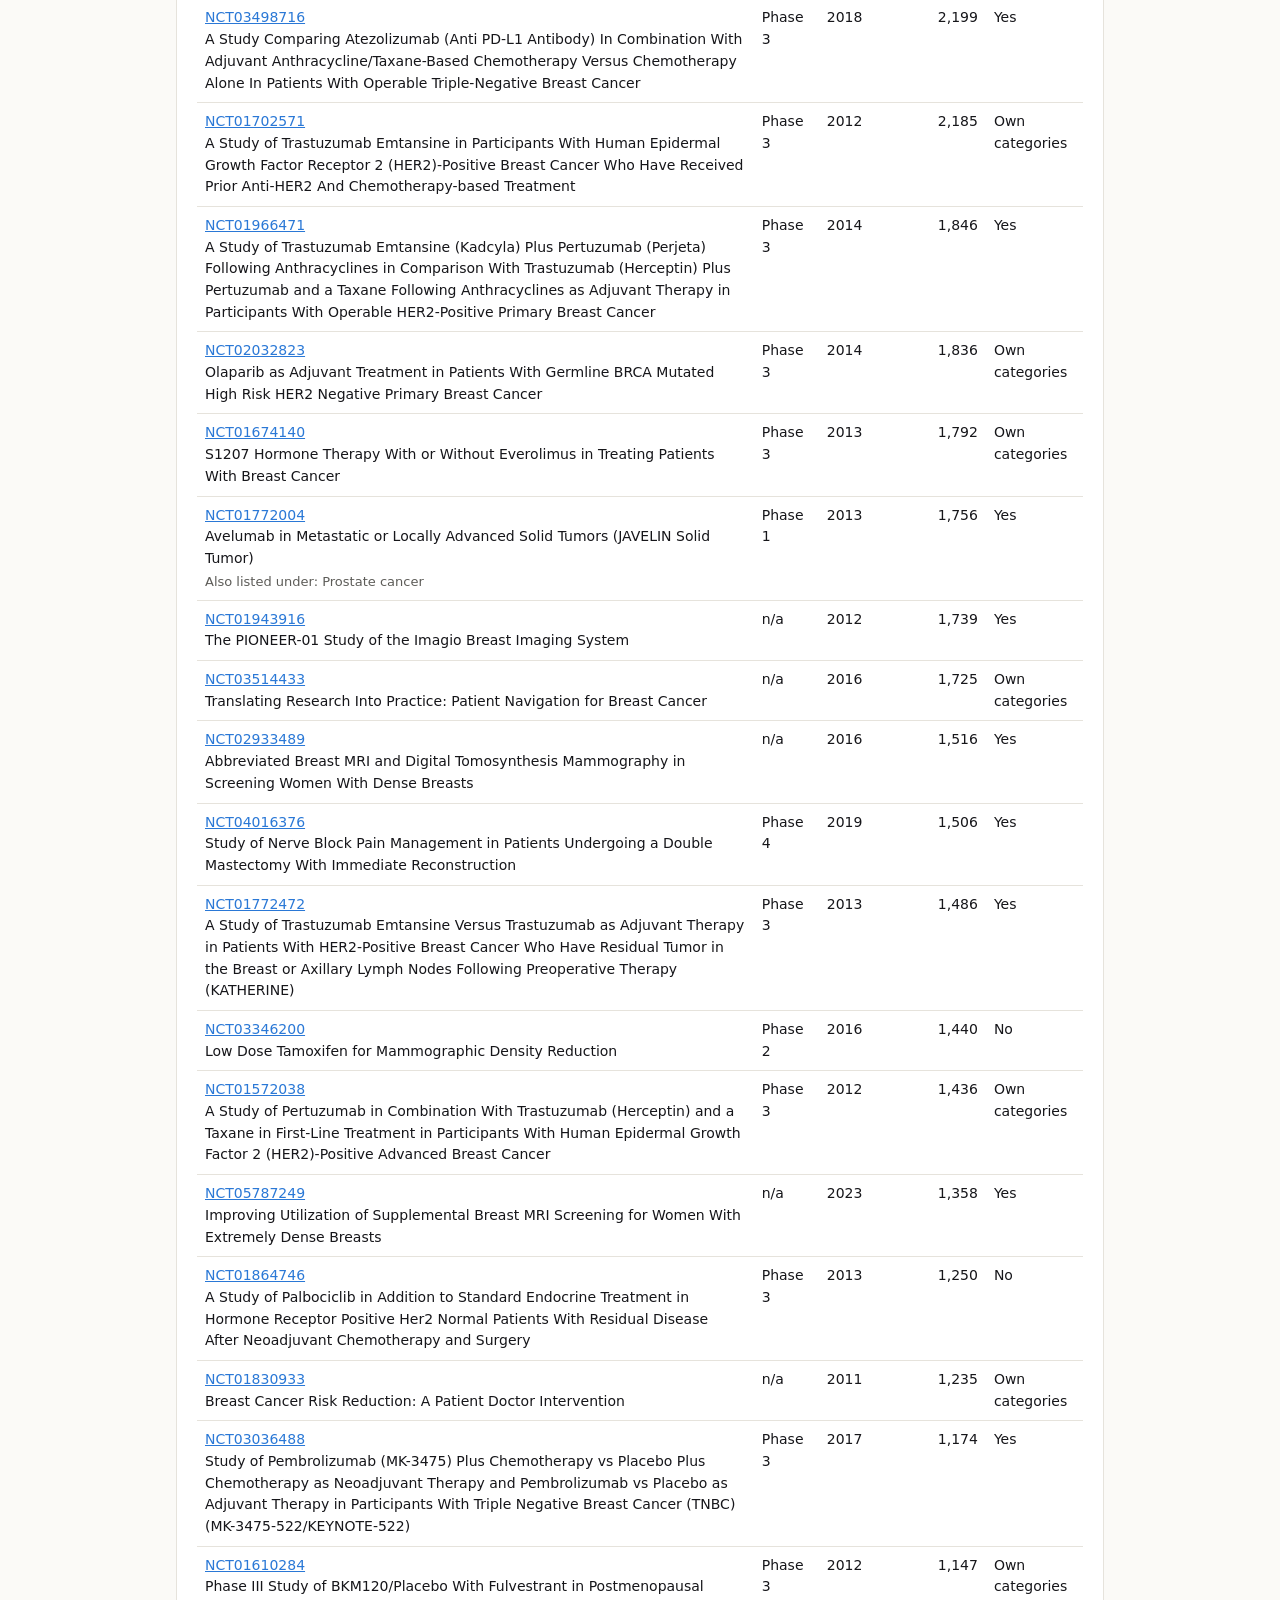
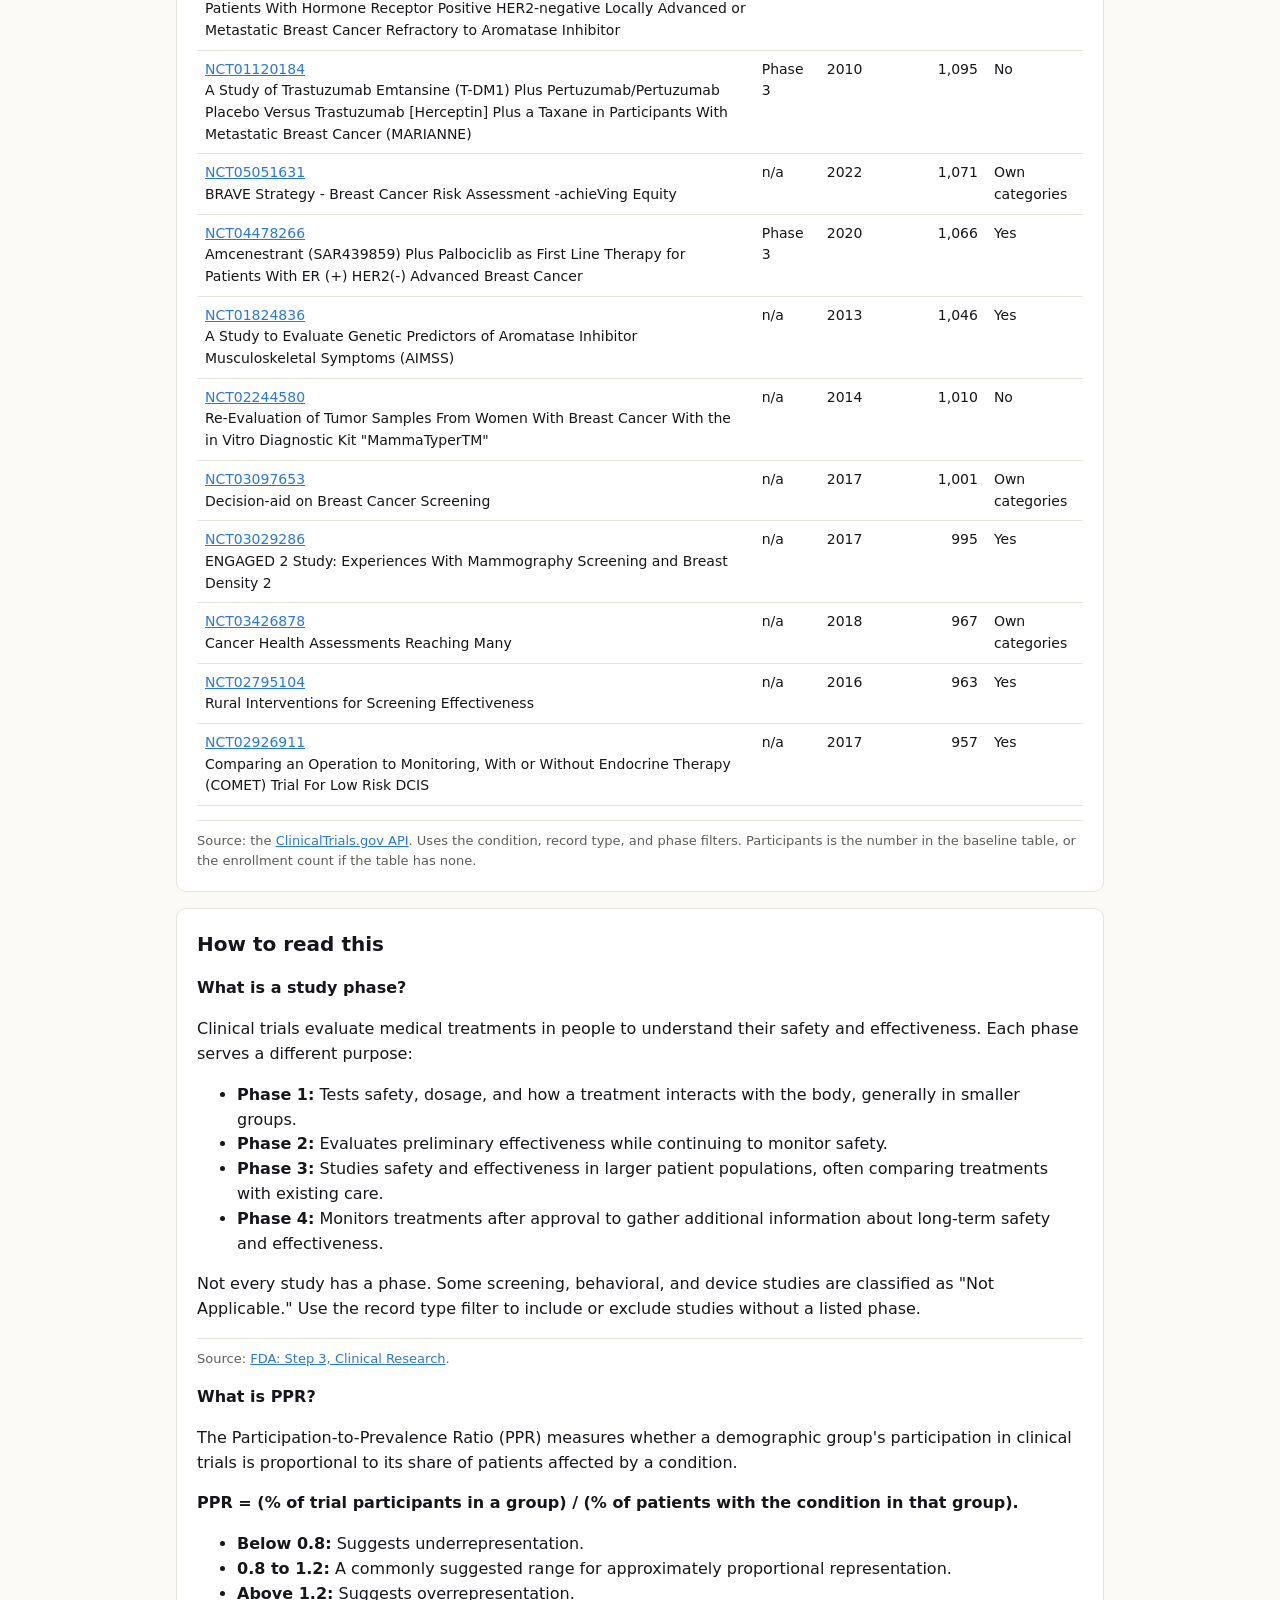
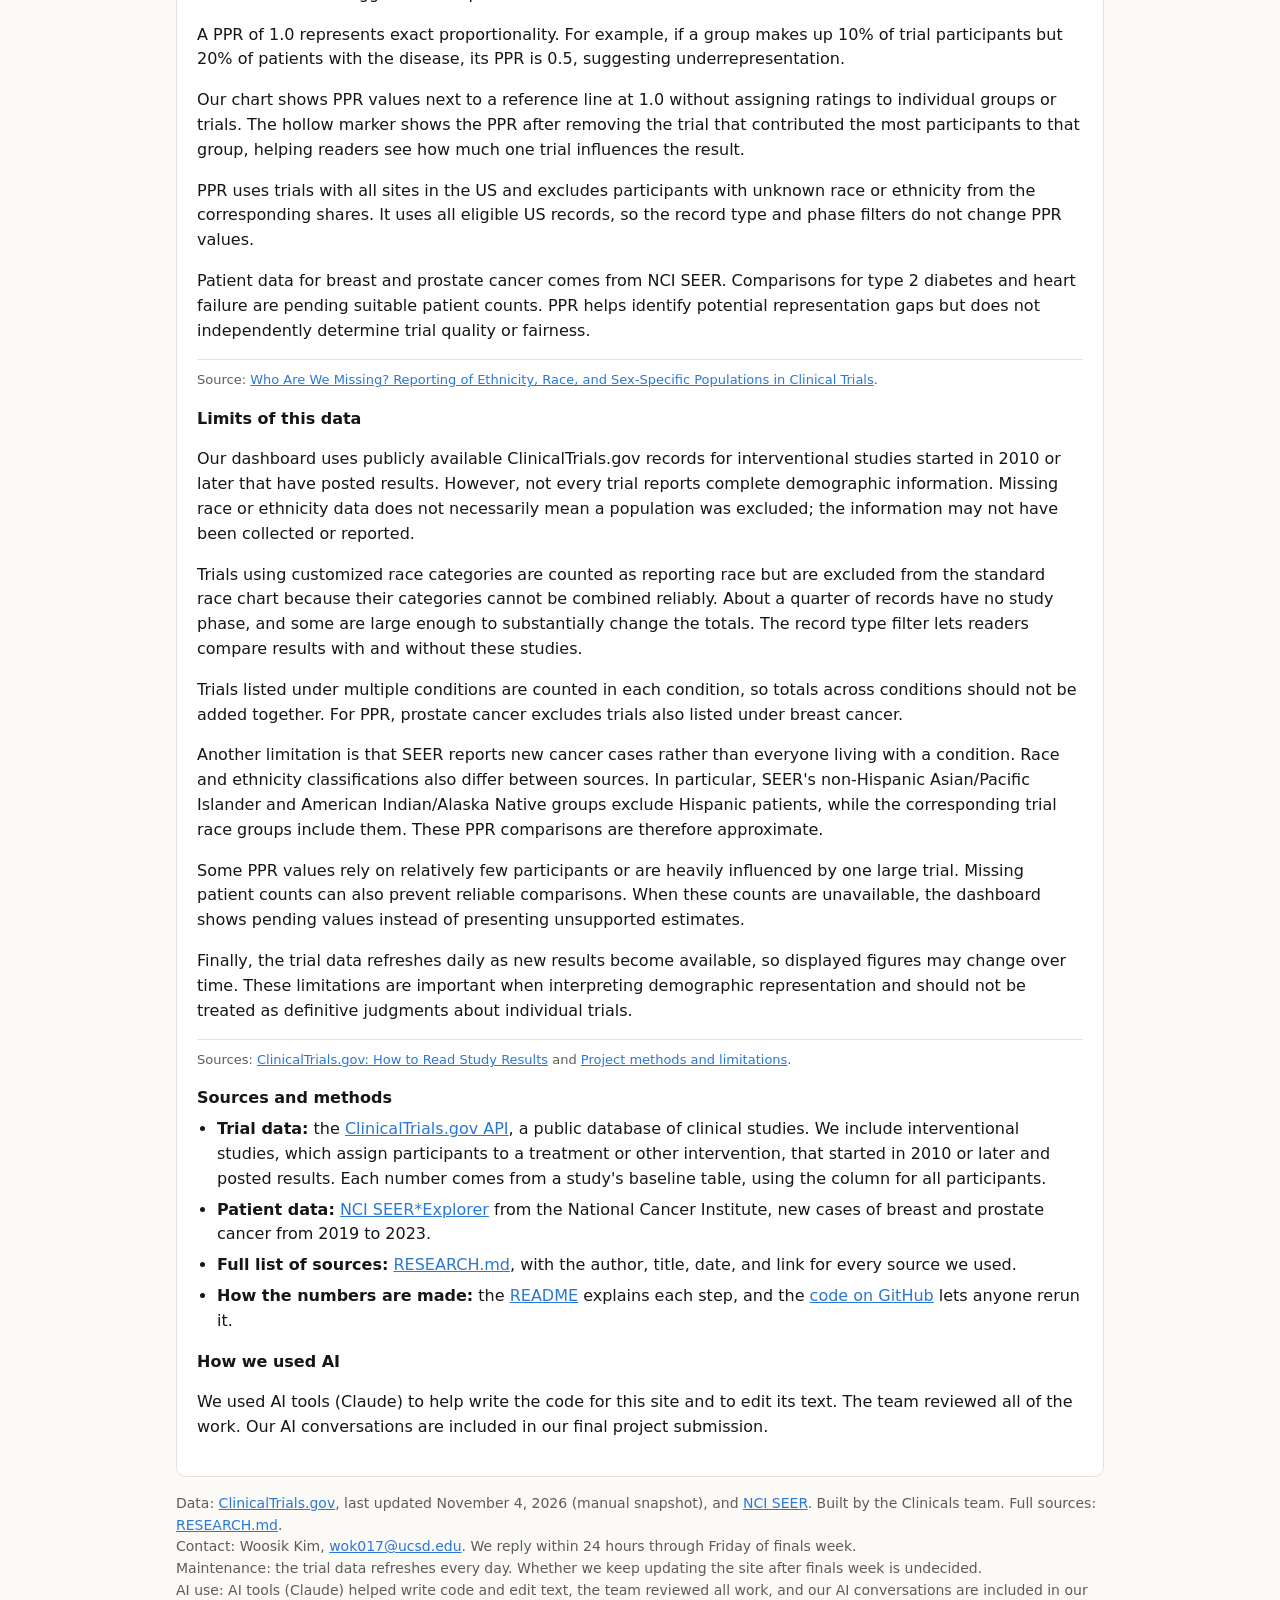
==== commit fb58ec3e: "Remove duplicate comment in index.html Removed duplicate comment for explainer text." ====
--- a/docs/index.html
+++ b/docs/index.html
@@ -90,8 +90,7 @@
 
   <section class="card explain">
     <h2>How to read this</h2>
-    <!-- SNEHA: explainer text starts here.
-
+<!-- SNEHA: explainer text starts here. -->
     
 <h3>What is a study phase?</h3>
 <p>Clinical trials evaluate medical treatments in people to understand their safety and effectiveness. Each phase serves a different purpose:</p>
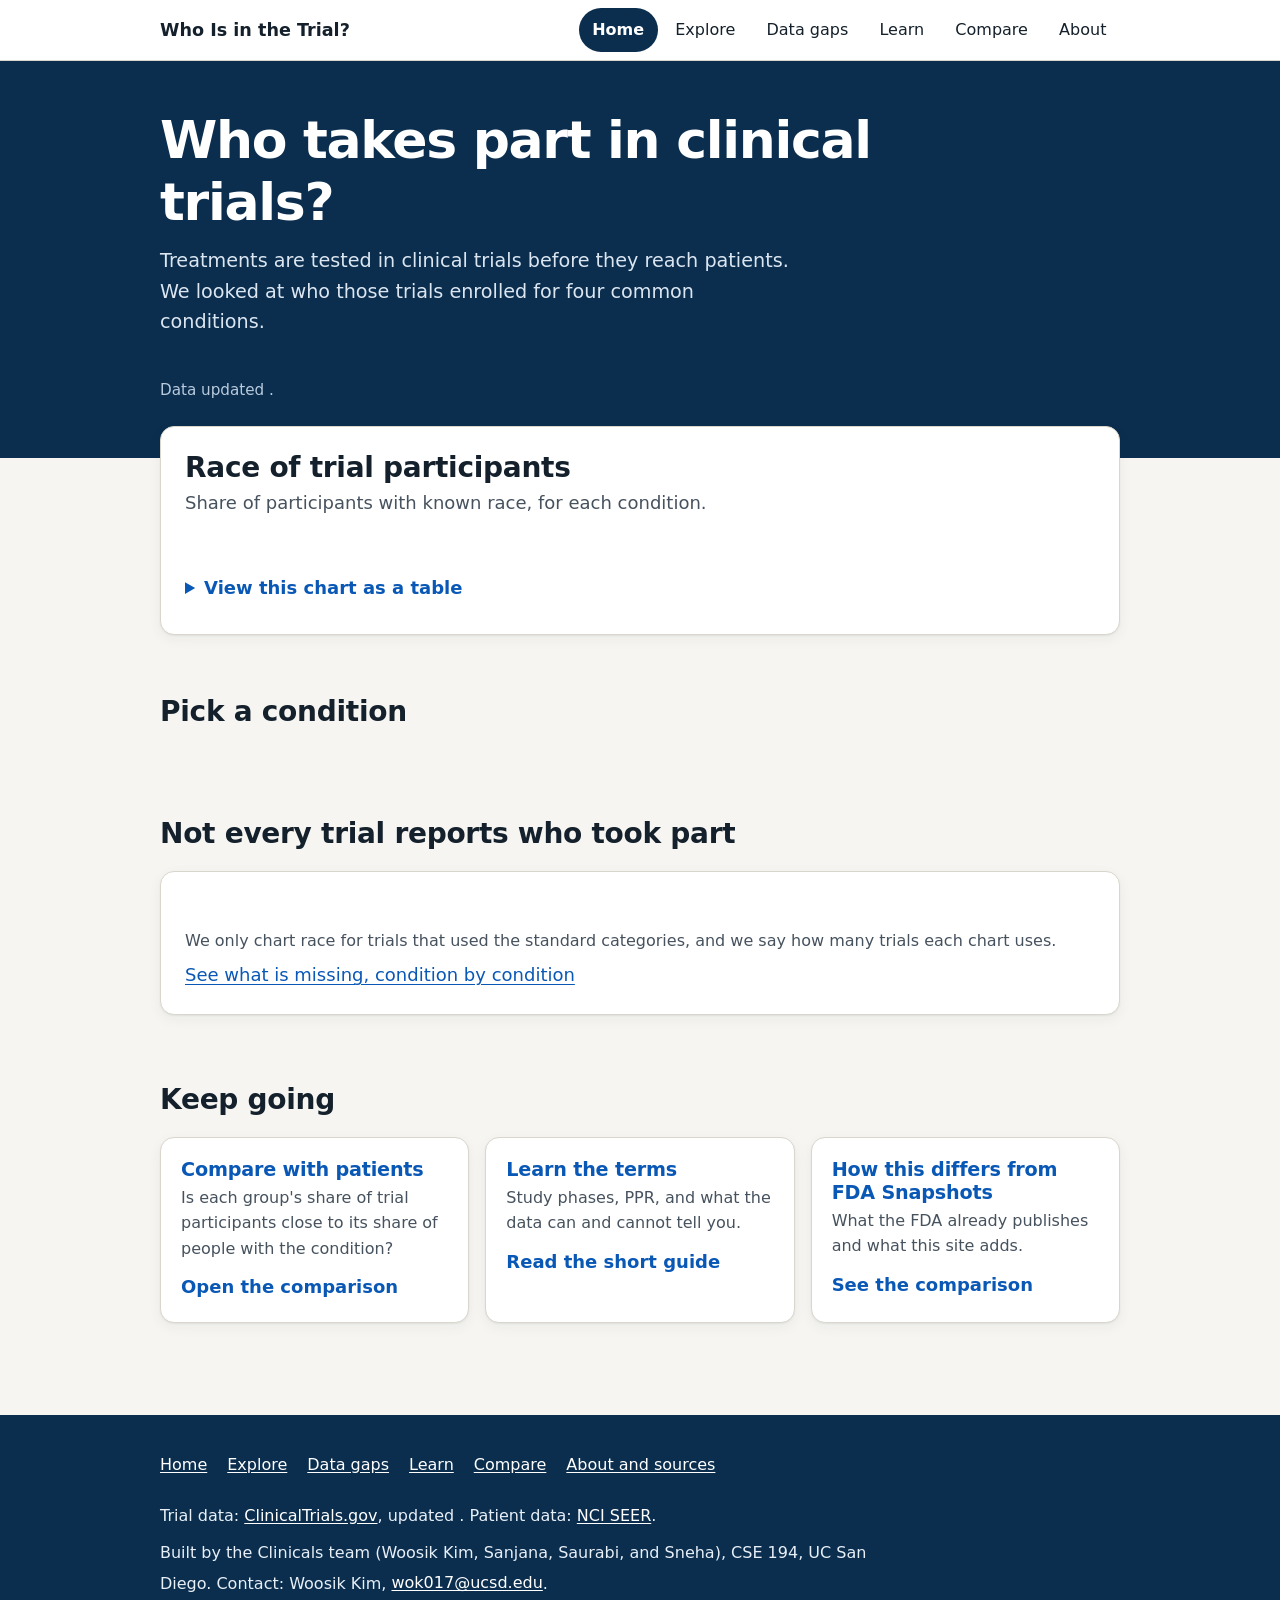
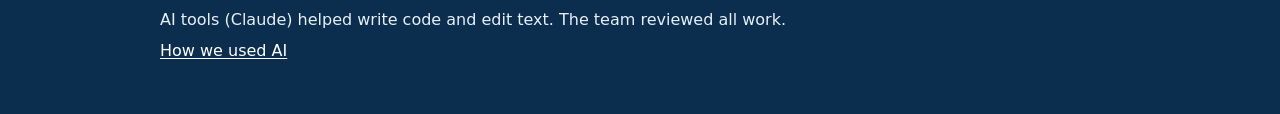
==== commit 06e400dc: "Restructure the site into focused pages Replace the single-page dashboard with a redesigned homepage" ====
--- a/docs/index.html
+++ b/docs/index.html
@@ -4,146 +4,83 @@
 <meta charset="utf-8">
 <meta name="viewport" content="width=device-width, initial-scale=1">
 <title>Who Is in the Trial?</title>
+<meta name="description" content="Who takes part in clinical trials for breast cancer, prostate cancer, type 2 diabetes, and heart failure, and what the trial records leave out.">
 <link rel="stylesheet" href="style.css">
 </head>
 <body>
-<div class="banner" role="status">Data last updated: <span class="data-updated">November 4, 2026</span>. <span id="ppr-status"></span></div>
-<header class="wrap">
-  <h1>Who Is in the Trial?</h1>
-  <p class="lede">This site shows who took part in clinical studies for four common conditions, and how often those studies reported participants' race. It uses records from ClinicalTrials.gov for interventional studies, which assign participants to a treatment or other intervention, that started in 2010 or later and posted results. Most records list a study phase, a stage in testing a drug. Others list no phase, such as screening, behavioral, or device studies, and the record type filter lets you include or leave them out. We don't rate any trial. Explore the numbers and draw your own conclusions.</p>
-</header>
+<a class="skip" href="#main">Skip to main content</a>
+<header class="site-head"><div class="wrap">
+  <a class="brand" href="index.html">Who Is in the Trial?</a>
+  <nav aria-label="Main"><ul class="nav">
+    <li><a href="index.html" aria-current="page">Home</a></li>
+    <li><a href="explore.html">Explore</a></li>
+    <li><a href="gaps.html">Data gaps</a></li>
+    <li><a href="learn.html">Learn</a></li>
+    <li><a href="compare.html">Compare</a></li>
+    <li><a href="about.html">About</a></li>
+  </ul></nav>
+</div></header>
 
-<main class="wrap">
-  <section class="controls" aria-label="Filters">
-    <div class="group" role="group" aria-label="Condition" id="conds"></div>
-    <div class="filters">
-    <label class="phase">Record type
-      <select id="kind">
-        <option value="">All records</option>
-        <option value="phased">Trials with a study phase</option>
-        <option value="nophase">No phase listed (for example screening, behavioral, or device studies)</option>
-      </select>
-    </label>
-    <label class="phase">Study phase
-      <select id="phase">
-        <option value="">All phases</option>
-        <option value="PHASE1">Phase 1</option>
-        <option value="PHASE2">Phase 2</option>
-        <option value="PHASE3">Phase 3</option>
-        <option value="PHASE4">Phase 4</option>
-      </select>
-    </label>
+<main id="main">
+  <section class="hero">
+    <div class="wrap">
+      <h1>Who takes part in clinical trials?</h1>
+      <p class="lede" id="hero-lede">Treatments are tested in clinical trials before they reach patients. We looked at who those trials enrolled for four common conditions.</p>
+      <div class="bigstats" id="bigstats" aria-label="Key numbers"></div>
+      <p class="updated">Data updated <span class="data-updated"></span>.</p>
     </div>
   </section>
 
-  <section class="stats" id="stats"></section>
+  <div class="wrap">
+    <section class="card pull" aria-labelledby="hero-chart-h">
+      <h2 id="hero-chart-h">Race of trial participants</h2>
+      <p class="sub">Share of participants with known race, for each condition.</p>
+      <div id="herochart"></div>
+      <ul class="key" id="herokey"></ul>
+      <p class="cover" id="herocover"></p>
+      <details>
+        <summary>View this chart as a table</summary>
+        <div class="tablewrap" tabindex="0" role="region" aria-label="Race of trial participants, table"><table id="herotable"></table></div>
+      </details>
+    </section>
 
-  <section class="card">
-    <h2>Race of trial participants</h2>
-    <p class="note">Share of participants with known race, in trials that reported race in the standard NIH/OMB categories. Participants with unknown race are left out of the bars and shown below them. Hover over a bar to see counts.</p>
-    <div id="race"></div>
-    <p class="src">Source: the baseline table (the table of who enrolled) of each trial in this view, from the <a href="https://clinicaltrials.gov/data-api/api">ClinicalTrials.gov API</a>. Uses the condition, record type, and phase filters.</p>
-  </section>
+    <section class="section" aria-labelledby="pick-h">
+      <h2 id="pick-h">Pick a condition</h2>
+      <div class="cardgrid" id="condcards"></div>
+    </section>
 
-  <section class="card">
-    <h2>Ethnicity of trial participants</h2>
-    <p class="note">Share of participants with known ethnicity, in trials that reported ethnicity in the standard NIH/OMB categories. Ethnicity is recorded separately from race, so Hispanic participants also appear in the race chart.</p>
-    <div id="ethnicity"></div>
-    <p class="src">Source: the baseline table of each trial in this view, from the <a href="https://clinicaltrials.gov/data-api/api">ClinicalTrials.gov API</a>. Uses the condition, record type, and phase filters.</p>
-  </section>
+    <section class="section" aria-labelledby="gap-h">
+      <h2 id="gap-h">Not every trial reports who took part</h2>
+      <p class="muted" id="gap-sub"></p>
+      <div class="card">
+        <div id="gapchart"></div>
+        <ul class="key" id="gapkey"></ul>
+        <p class="cover">We only chart race for trials that used the standard categories, and we say how many trials each chart uses.</p>
+        <p><a href="gaps.html">See what is missing, condition by condition</a></p>
+      </div>
+    </section>
 
-  <section class="card">
-    <h2>Average age of participants, by trial</h2>
-    <p class="note">Each trial reports one average age for its participants. Most report a mean, some report a median, and the two are combined here.</p>
-    <div id="age"></div>
-    <p class="src">Source: the average age in the baseline table of each trial in this view, from the <a href="https://clinicaltrials.gov/data-api/api">ClinicalTrials.gov API</a>. Uses the condition, record type, and phase filters.</p>
-  </section>
+    <section class="section" aria-labelledby="more-h">
+      <h2 id="more-h">Keep going</h2>
+      <div class="cardgrid">
+        <a class="tile" href="explore.html#ppr"><h3>Compare with patients</h3><p>Is each group's share of trial participants close to its share of people with the condition?</p><span class="go">Open the comparison</span></a>
+        <a class="tile" href="learn.html"><h3>Learn the terms</h3><p>Study phases, PPR, and what the data can and cannot tell you.</p><span class="go">Read the short guide</span></a>
+        <a class="tile" href="compare.html"><h3>How this differs from FDA Snapshots</h3><p>What the FDA already publishes and what this site adds.</p><span class="go">See the comparison</span></a>
+      </div>
+    </section>
+  </div>
+</main>
 
-  <section class="card" id="ppr-card">
-    <h2>Trial participants compared with patients (PPR)</h2>
-    <p class="note">PPR is a group's share of trial participants divided by its share of people diagnosed with the condition. The dashed line marks 1.0, where the two shares are equal. The hollow marker shows the same value with the single trial that contributed the most participants to that group left out, so you can see how much one trial moves the result. It uses every record with all sites in the US, whatever the record type and phase filters are set to, so those two filters do not change it.</p>
-    <div id="ppr"></div>
-    <p class="src">Sources: trial shares from the <a href="https://clinicaltrials.gov/data-api/api">ClinicalTrials.gov API</a>, using trials with all sites in the US. Patient shares from <a href="https://seer.cancer.gov/statistics-network/explorer/">NCI SEER*Explorer</a>, new cases from 2019 to 2023. Method: <a href="https://github.com/woosik-study/clinicals/blob/main/build_ppr.py">build_ppr.py</a>.</p>
-  </section>
-
-  <section class="card">
-    <h2>How often do trials report participants' race?</h2>
-    <p class="note">Of the trials that posted results, how many reported participants' race at all.</p>
-    <div id="reporting"></div>
-    <p class="src">Source: the baseline table of each trial in this view, from the <a href="https://clinicaltrials.gov/data-api/api">ClinicalTrials.gov API</a>. Uses the condition, record type, and phase filters.</p>
-  </section>
-
-  <section class="card">
-    <h2>Trials</h2>
-    <p class="note">Each trial links to its page on ClinicalTrials.gov. Showing the 50 largest.</p>
-    <div class="tablewrap"><table id="trials"><caption class="sr">The 50 largest trials in this view</caption><thead><tr><th>Trial</th><th>Phase</th><th>Start</th><th class="num">Participants</th><th>Race reported</th></tr></thead><tbody></tbody></table></div>
-    <p class="src">Source: the <a href="https://clinicaltrials.gov/data-api/api">ClinicalTrials.gov API</a>. Uses the condition, record type, and phase filters. Participants is the number in the baseline table, or the enrollment count if the table has none.</p>
-  </section>
-
-  <!-- SANJANA: FDA Drug Trials Snapshots comparison.
-       Write your section text in the paragraph below, then delete the word "hidden" from the <section> tag so it shows on the site.
-       Please commit it yourself so it counts in your commit history. -->
-  <section class="card" id="compare-fda" hidden>
-    <h2>How this site compares with FDA Drug Trials Snapshots</h2>
-    <p>[Sanjana: your comparison text goes here.]</p>
-  </section>
-
-  <section class="card explain">
-    <h2>How to read this</h2>
-<!-- SNEHA: explainer text starts here. -->
-    
-<h3>What is a study phase?</h3>
-<p>Clinical trials evaluate medical treatments in people to understand their safety and effectiveness. Each phase serves a different purpose:</p>
-<ul>
-  <li><strong>Phase 1:</strong> Tests safety, dosage, and how a treatment interacts with the body, generally in smaller groups.</li>
-  <li><strong>Phase 2:</strong> Evaluates preliminary effectiveness while continuing to monitor safety.</li>
-  <li><strong>Phase 3:</strong> Studies safety and effectiveness in larger patient populations, often comparing treatments with existing care.</li>
-  <li><strong>Phase 4:</strong> Monitors treatments after approval to gather additional information about long-term safety and effectiveness.</li>
-</ul>
-<p>Not every study has a phase. Some screening, behavioral, and device studies are classified as "Not Applicable." Use the record type filter to include or exclude studies without a listed phase.</p>
-<p class="src">Source: <a href="https://www.fda.gov/patients/drug-development-process/step-3-clinical-research">FDA: Step 3, Clinical Research</a>.</p>
-
-<h3>What is PPR?</h3>
-<p>The Participation-to-Prevalence Ratio (PPR) measures whether a demographic group's participation in clinical trials is proportional to its share of patients affected by a condition.</p>
-<p><strong>PPR = (% of trial participants in a group) / (% of patients with the condition in that group).</strong></p>
-<ul>
-  <li><strong>Below 0.8:</strong> Suggests underrepresentation.</li>
-  <li><strong>0.8 to 1.2:</strong> A commonly suggested range for approximately proportional representation.</li>
-  <li><strong>Above 1.2:</strong> Suggests overrepresentation.</li>
-</ul>
-<p>A PPR of 1.0 represents exact proportionality. For example, if a group makes up 10% of trial participants but 20% of patients with the disease, its PPR is 0.5, suggesting underrepresentation.</p>
-<p>Our chart shows PPR values next to a reference line at 1.0 without assigning ratings to individual groups or trials. The hollow marker shows the PPR after removing the trial that contributed the most participants to that group, helping readers see how much one trial influences the result.</p>
-<p>PPR uses trials with all sites in the US and excludes participants with unknown race or ethnicity from the corresponding shares. It uses all eligible US records, so the record type and phase filters do not change PPR values.</p>
-<p>Patient data for breast and prostate cancer comes from NCI SEER. Comparisons for type 2 diabetes and heart failure are pending suitable patient counts. PPR helps identify potential representation gaps but does not independently determine trial quality or fairness.</p>
-<p class="src">Source: <a href="https://pubmed.ncbi.nlm.nih.gov/39719416/">Who Are We Missing? Reporting of Ethnicity, Race, and Sex-Specific Populations in Clinical Trials</a>.</p>
-
-<h3>Limits of this data</h3>
-<p>Our dashboard uses publicly available ClinicalTrials.gov records for interventional studies started in 2010 or later that have posted results. However, not every trial reports complete demographic information. Missing race or ethnicity data does not necessarily mean a population was excluded; the information may not have been collected or reported.</p>
-<p>Trials using customized race categories are counted as reporting race but are excluded from the standard race chart because their categories cannot be combined reliably. About a quarter of records have no study phase, and some are large enough to substantially change the totals. The record type filter lets readers compare results with and without these studies.</p>
-<p>Trials listed under multiple conditions are counted in each condition, so totals across conditions should not be added together. For PPR, prostate cancer excludes trials also listed under breast cancer.</p>
-<p>Another limitation is that SEER reports new cancer cases rather than everyone living with a condition. Race and ethnicity classifications also differ between sources. In particular, SEER's non-Hispanic Asian/Pacific Islander and American Indian/Alaska Native groups exclude Hispanic patients, while the corresponding trial race groups include them. These PPR comparisons are therefore approximate.</p>
-<p>Some PPR values rely on relatively few participants or are heavily influenced by one large trial. Missing patient counts can also prevent reliable comparisons. When these counts are unavailable, the dashboard shows pending values instead of presenting unsupported estimates.</p>
-<p>Finally, the trial data refreshes daily as new results become available, so displayed figures may change over time. These limitations are important when interpreting demographic representation and should not be treated as definitive judgments about individual trials.</p>
-<p class="src">Sources: <a href="https://clinicaltrials.gov/study-basics/how-to-read-study-results">ClinicalTrials.gov: How to Read Study Results</a> and <a href="https://github.com/woosik-study/clinicals/blob/main/README.md">Project methods and limitations</a>.</p>
-
-          <!-- SNEHA: explainer text ends here. -->
-    <h3>Sources and methods</h3>
-    <ul class="sources">
-      <li><strong>Trial data:</strong> the <a href="https://clinicaltrials.gov/data-api/api">ClinicalTrials.gov API</a>, a public database of clinical studies. We include interventional studies, which assign participants to a treatment or other intervention, that started in 2010 or later and posted results. Each number comes from a study's baseline table, using the column for all participants.</li>
-      <li><strong>Patient data:</strong> <a href="https://seer.cancer.gov/statistics-network/explorer/">NCI SEER*Explorer</a> from the National Cancer Institute, new cases of breast and prostate cancer from 2019 to 2023.</li>
-      <li><strong>Full list of sources:</strong> <a href="https://github.com/woosik-study/clinicals/blob/main/RESEARCH.md">RESEARCH.md</a>, with the author, title, date, and link for every source we used.</li>
-      <li><strong>How the numbers are made:</strong> the <a href="https://github.com/woosik-study/clinicals/blob/main/README.md">README</a> explains each step, and the <a href="https://github.com/woosik-study/clinicals">code on GitHub</a> lets anyone rerun it.</li>
-    </ul>
-    <h3>How we used AI</h3>
-    <p>We used AI tools (Claude) to help write the code for this site and to edit its text. The team reviewed all of the work. Our AI conversations are included in our final project submission.</p>
-  </section>
-</main>
-<footer class="wrap">Data: <a href="https://clinicaltrials.gov">ClinicalTrials.gov</a>, last updated <span class="data-updated">November 4, 2026</span>, and <a href="https://seer.cancer.gov/statistics-network/explorer/">NCI SEER</a>. Built by the Clinicals team. Full sources: <a href="https://github.com/woosik-study/clinicals/blob/main/RESEARCH.md">RESEARCH.md</a>.<br>
-Contact: Woosik Kim, <a href="mailto:wok017@ucsd.edu">wok017@ucsd.edu</a>. We reply within 24 hours through Friday of finals week.<br>
-Maintenance: the trial data refreshes every day. Whether we keep updating the site after finals week is undecided.<br>
-AI use: AI tools (Claude) helped write code and edit text, the team reviewed all work, and our AI conversations are included in our final submission.</footer>
+<footer class="site-foot"><div class="wrap">
+  <ul>
+    <li><a href="index.html">Home</a></li><li><a href="explore.html">Explore</a></li><li><a href="gaps.html">Data gaps</a></li><li><a href="learn.html">Learn</a></li><li><a href="compare.html">Compare</a></li><li><a href="about.html">About and sources</a></li>
+  </ul>
+  <p>Trial data: <a href="https://clinicaltrials.gov">ClinicalTrials.gov</a>, updated <span class="data-updated"></span>. Patient data: <a href="https://seer.cancer.gov/statistics-network/explorer/">NCI SEER</a>.</p>
+  <p>Built by the Clinicals team (Woosik Kim, Sanjana, Saurabi, and Sneha), CSE 194, UC San Diego. Contact: Woosik Kim, <a href="mailto:wok017@ucsd.edu">wok017@ucsd.edu</a>.</p>
+  <p>AI tools (Claude) helped write code and edit text. The team reviewed all work. <a href="about.html#ai">How we used AI</a></p>
+</div></footer>
 <script src="data.js"></script>
-<script src="ppr.js"></script>
-<script src="app.js"></script>
+<script src="common.js"></script>
+<script src="home.js"></script>
 </body>
 </html>
--- a/docs/style.css
+++ b/docs/style.css
@@ -1,48 +1,193 @@
-:root{--bg:#fbfaf7;--card:#fff;--ink:#16161a;--muted:#5d5c58;--line:#e6e3dc;--accent:#2a78d6;--warn:#b5651d;--radius:10px}
+/* Who Is in the Trial? Shared styles for every page.
+   Contrast: body text and muted text are at least 7:1 on the page background, links and
+   focus rings at least 4.5:1. Chart colors are never the only way to read a value:
+   every bar and segment also has a text label, and each chart has a table version. */
+:root{
+  --bg:#f6f5f1;--surface:#fff;--ink:#14202b;--muted:#46525e;--line:#d9d6cc;
+  --brand:#0b2e4f;--brand-soft:#e6eef6;--accent:#0a58b5;--hi:#ffc233;--warn:#8a4300;--warn-bg:#fff1dd;
+  --track:#e9e6de;--radius:14px;--shadow:0 1px 2px rgba(20,32,43,.06),0 4px 14px rgba(20,32,43,.05)
+}
 *{box-sizing:border-box}
-body{margin:0;background:var(--bg);color:var(--ink);font:16px/1.55 system-ui,-apple-system,"Segoe UI",sans-serif}
-.wrap{max-width:960px;margin:0 auto;padding:0 16px}
-.banner{background:#fff4e0;color:#6b4300;text-align:center;padding:8px 16px;font-size:14px}
-header{padding:40px 16px 16px}
-h1{font-size:clamp(28px,5vw,40px);margin:0 0 8px;letter-spacing:-.02em}
-.lede{color:var(--muted);max-width:680px;margin:0}
-h2{font-size:20px;margin:0 0 4px}
-h3{font-size:16px;margin:16px 0 4px}
-.note{color:var(--muted);font-size:14px;margin:0 0 16px}
-.controls{display:flex;flex-wrap:wrap;gap:12px;align-items:center;justify-content:space-between;margin:16px 0}
-.group{display:flex;flex-wrap:wrap;gap:6px}
-.group button{border:1px solid var(--line);background:var(--card);padding:8px 14px;border-radius:999px;font:inherit;cursor:pointer}
-.group button[aria-selected=true]{background:var(--ink);color:#fff;border-color:var(--ink)}
-.phase{font-size:14px;color:var(--muted);display:flex;gap:8px;align-items:center}
-select{font:inherit;padding:6px 8px;border-radius:8px;border:1px solid var(--line);background:var(--card)}
-.stats{display:grid;grid-template-columns:repeat(auto-fit,minmax(180px,1fr));gap:12px;margin-bottom:16px}
-.stat{background:var(--card);border:1px solid var(--line);border-radius:var(--radius);padding:16px}
-.stat .v{font-size:32px;font-weight:650;letter-spacing:-.02em}
-.stat .l{color:var(--muted);font-size:14px}
-.card{background:var(--card);border:1px solid var(--line);border-radius:var(--radius);padding:20px;margin-bottom:16px}
-.bar{display:grid;grid-template-columns:minmax(120px,240px) 1fr 56px;gap:10px;align-items:center;margin:6px 0;font-size:14px}
-.track{background:#f0eee8;border-radius:4px;height:16px;overflow:hidden}
-.fill{height:100%;background:var(--accent);border-radius:0 4px 4px 0}
-.fill.gray{background:#9a988f}.fill.warn{background:var(--warn)}
-.pct{text-align:right;font-variant-numeric:tabular-nums}
-.tablewrap{overflow-x:auto}
-table{width:100%;border-collapse:collapse;font-size:14px}
-th,td{text-align:left;padding:8px;border-bottom:1px solid var(--line);vertical-align:top}
-th{color:var(--muted);font-weight:600}
-.num{text-align:right;font-variant-numeric:tabular-nums}
-a{color:var(--accent)}
-.also{color:var(--muted);font-size:13px;margin-top:2px}
+html{scroll-behavior:smooth;scroll-padding-top:5rem}
+body{margin:0;background:var(--bg);color:var(--ink);font:1.125rem/1.6 system-ui,-apple-system,"Segoe UI",Roboto,sans-serif;-webkit-text-size-adjust:100%}
+.wrap{max-width:62rem;margin:0 auto;padding:0 1rem}
+h1,h2,h3{line-height:1.2;letter-spacing:-.01em;margin:0}
+h1{font-size:clamp(2rem,5.2vw,3.25rem);font-weight:750;letter-spacing:-.025em}
+h2{font-size:clamp(1.35rem,3vw,1.75rem);font-weight:700}
+h3{font-size:1.15rem;font-weight:650;margin:1.5rem 0 .25rem}
+p{margin:.5rem 0 0}
+a{color:var(--accent);text-underline-offset:.15em}
+a:hover{text-decoration-thickness:2px}
+:focus-visible{outline:3px solid var(--accent);outline-offset:3px;border-radius:4px}
+.sr{position:absolute;width:1px;height:1px;overflow:hidden;clip:rect(0 0 0 0);white-space:nowrap}
+.skip{position:absolute;left:1rem;top:-4rem;background:var(--ink);color:#fff;padding:.6rem 1rem;border-radius:8px;z-index:20}
+.skip:focus{top:.5rem}
+.muted{color:var(--muted)}
+
+/* Site header and navigation */
+.site-head{background:var(--surface);border-bottom:1px solid var(--line)}
+@media (min-width:800px) and (min-height:640px){.site-head{position:sticky;top:0;z-index:10}}
+.site-head .wrap{display:flex;flex-wrap:wrap;align-items:center;justify-content:space-between;gap:.25rem 1.5rem;padding-top:.5rem;padding-bottom:.5rem}
+.brand{font-weight:750;color:var(--ink);text-decoration:none;font-size:1.1rem;padding:.4rem 0}
+.nav{display:flex;flex-wrap:wrap;gap:.25rem;margin:0;padding:0;list-style:none}
+.nav a{display:inline-block;padding:.55rem .85rem;border-radius:999px;color:var(--ink);text-decoration:none;font-size:1rem;min-height:2.75rem;line-height:1.6}
+.nav a:hover{background:var(--brand-soft)}
+.nav a[aria-current=page]{background:var(--brand);color:#fff;font-weight:650}
+
+/* Page headings */
+.page-head{padding:2.25rem 0 1rem}
+.lede{color:var(--muted);max-width:42rem;margin-top:.75rem;font-size:1.2rem}
+.updated{color:var(--muted);font-size:.95rem;margin-top:.5rem}
+
+/* Home hero */
+.hero{background:var(--brand);color:#fff;padding:3rem 0 3.5rem}
+.hero h1{max-width:20ch}
+.hero .lede{color:#dbe6f1;max-width:40rem}
+.hero .updated{color:#b9cbdd}
+.bigstats{display:grid;grid-template-columns:repeat(auto-fit,minmax(13rem,1fr));gap:1rem;margin-top:2rem}
+.bigstat{background:rgba(255,255,255,.08);border:1px solid rgba(255,255,255,.22);border-radius:var(--radius);padding:1rem 1.25rem}
+.bigstat .v{font-size:clamp(2.1rem,5vw,3rem);font-weight:800;letter-spacing:-.03em;color:var(--hi);line-height:1.1}
+.bigstat .l{color:#e7eff7;font-size:1rem;margin-top:.25rem}
+
+/* Sections and cards */
+.section{padding:2.5rem 0 .5rem}
+.section>h2{margin-bottom:.25rem}
+.card{background:var(--surface);border:1px solid var(--line);border-radius:var(--radius);padding:1.5rem;margin:1.25rem 0;box-shadow:var(--shadow)}
+.card>h2{margin-bottom:.25rem}
+.card .sub{color:var(--muted);margin:.25rem 0 1rem}
+.card.pull{margin-top:-2rem;position:relative}
+.cardgrid{display:grid;grid-template-columns:repeat(auto-fit,minmax(15rem,1fr));gap:1rem;margin:1.25rem 0}
+.tile{display:block;background:var(--surface);border:1px solid var(--line);border-radius:var(--radius);padding:1.25rem;text-decoration:none;color:var(--ink);box-shadow:var(--shadow)}
+.tile:hover{border-color:var(--accent)}
+.tile h3{margin:0 0 .25rem;font-size:1.2rem;color:var(--accent)}
+.tile p{margin:.25rem 0 0;color:var(--muted);font-size:1rem}
+.tile .num{display:block;font-size:2rem;font-weight:800;letter-spacing:-.02em;color:var(--ink);margin-top:.5rem}
+.tile .go{display:block;margin-top:.75rem;font-weight:650;color:var(--accent)}
+
+/* Chips and notes */
+.chip{display:inline-block;background:var(--brand-soft);color:var(--brand);border-radius:999px;padding:.25rem .8rem;font-size:.95rem;font-weight:600}
+.chip.warn{background:var(--warn-bg);color:var(--warn)}
+.cover{display:flex;flex-wrap:wrap;gap:.5rem .75rem;align-items:center;margin:1rem 0 0;color:var(--muted);font-size:1rem}
+.callout{background:var(--warn-bg);color:#4a2700;border-left:5px solid var(--warn);border-radius:8px;padding:.9rem 1.1rem;margin:1rem 0}
 .empty{color:var(--muted);font-style:italic}
-.ppr-row,.ppr-axis{display:grid;grid-template-columns:minmax(120px,240px) 1fr 150px;gap:10px;align-items:center;font-size:14px}
-.ppr-row{margin:10px 0 2px}
-.ppr-track{position:relative;height:18px;background:#f0eee8;border-radius:4px}
-.ppr-track .ref{position:absolute;top:-4px;bottom:-4px;border-left:2px dashed var(--ink)}
-.ppr-track .dot{position:absolute;top:50%;width:14px;height:14px;margin:-7px 0 0 -7px;border-radius:50%;background:var(--accent);border:2px solid #fff;box-shadow:0 0 0 1px var(--accent)}
-.ppr-val{font-variant-numeric:tabular-nums;font-weight:600}
-.ppr-detail{grid-column:2 / 4;color:var(--muted);font-size:13px}
-.ticks{position:relative;height:18px;color:var(--muted);font-size:12px}
+.pending{background:var(--brand-soft);border-radius:10px;padding:1rem 1.1rem;color:var(--ink)}
+
+/* Disclosure (details) */
+details{margin-top:1rem}
+summary{cursor:pointer;font-weight:650;color:var(--accent);padding:.5rem 0;min-height:2.75rem;display:list-item}
+details .body{padding:.25rem 0 .5rem;color:var(--muted);font-size:1rem}
+.src{color:var(--muted);font-size:.95rem;margin:.75rem 0 0}
+
+/* Controls */
+.picker{display:flex;flex-wrap:wrap;gap:.5rem;margin:.5rem 0 1rem}
+.picker button{font:inherit;font-weight:600;border:2px solid var(--line);background:var(--surface);color:var(--ink);padding:.6rem 1.15rem;border-radius:999px;cursor:pointer;min-height:2.75rem}
+.picker button:hover{border-color:var(--accent)}
+.picker button[aria-pressed=true]{background:var(--brand);border-color:var(--brand);color:#fff}
+.refine{background:var(--surface);border:1px solid var(--line);border-radius:var(--radius);padding:.25rem 1.25rem;margin:0 0 1.25rem}
+.refine summary{color:var(--ink)}
+.refine .fields{display:flex;flex-wrap:wrap;gap:1rem 2rem;padding:.25rem 0 1rem}
+.refine label{display:flex;flex-direction:column;gap:.25rem;font-size:1rem;color:var(--muted);min-width:0;max-width:100%}
+select{font:inherit;font-size:1rem;color:var(--ink);padding:.6rem .75rem;border-radius:10px;border:2px solid var(--line);background:var(--surface);max-width:100%;min-height:2.75rem}
+select:disabled{opacity:.55}
+.onpage{display:flex;flex-wrap:wrap;gap:.25rem .5rem;margin:1.5rem 0 0;align-items:center;font-size:1rem}
+.onpage span{color:var(--muted);margin-right:.25rem}
+.onpage a{padding:.4rem .75rem;border-radius:999px;background:var(--surface);border:1px solid var(--line);text-decoration:none;color:var(--ink);min-height:2.5rem;display:inline-block}
+.onpage a:hover{border-color:var(--accent)}
+
+/* Summary stats */
+.stats{display:grid;grid-template-columns:repeat(auto-fit,minmax(11rem,1fr));gap:1rem;margin:0 0 .5rem}
+.stat{background:var(--surface);border:1px solid var(--line);border-radius:var(--radius);padding:1rem 1.25rem;box-shadow:var(--shadow)}
+.stat .v{font-size:2.25rem;font-weight:800;letter-spacing:-.025em;line-height:1.1;color:var(--brand)}
+.stat .l{color:var(--muted);font-size:1rem;margin-top:.15rem}
+
+/* Bars */
+.bars{list-style:none;margin:0;padding:0}
+.bar{display:grid;grid-template-columns:minmax(9rem,16rem) 1fr 4.5rem;gap:.25rem .75rem;align-items:center;margin:.55rem 0}
+.bar .name{font-size:1.02rem}
+.track{background:var(--track);border-radius:6px;height:1.4rem;overflow:hidden}
+.fill{height:100%;border-radius:0 6px 6px 0;background:var(--c,var(--accent));transform-origin:left;animation:grow .6s ease-out both}
+.fill.gray{--c:#59646e}
+.fill.warn{--c:#b85c00}
+.pct{text-align:right;font-weight:700;font-variant-numeric:tabular-nums}
+.bar .tag{grid-column:2 / 4;color:var(--muted);font-size:.9rem;margin-top:-.15rem}
+@keyframes grow{from{transform:scaleX(0)}to{transform:scaleX(1)}}
+@media (prefers-reduced-motion:reduce){.fill,.seg{animation:none!important}html{scroll-behavior:auto}}
+@media (max-width:640px){.bar{grid-template-columns:1fr 4rem}.bar .name{grid-column:1 / 3}.bar .tag{grid-column:1 / 3}}
+.groupname{font-size:.95rem;font-weight:700;color:var(--muted);text-transform:uppercase;letter-spacing:.04em;margin:1.25rem 0 .25rem}
+
+/* Stacked bars (home hero chart, reporting split) */
+.stack{margin:.9rem 0}
+.stack .rowlabel{display:flex;justify-content:space-between;gap:1rem;font-weight:650;margin-bottom:.3rem;flex-wrap:wrap}
+.stack .rowlabel small{font-weight:400;color:var(--muted);font-size:.9rem}
+.stackbar{display:flex;height:2.6rem;border-radius:8px;overflow:hidden;background:var(--track)}
+.seg{display:flex;align-items:center;justify-content:center;font-size:.9rem;font-weight:700;border-right:2px solid #fff;min-width:0;overflow:hidden;white-space:nowrap;animation:fade .6s ease-out both}
+.seg:last-child{border-right:0}
+@keyframes fade{from{opacity:0}to{opacity:1}}
+.key{display:flex;flex-wrap:wrap;gap:.4rem 1.25rem;list-style:none;margin:1rem 0 0;padding:0;font-size:.98rem}
+.key li{display:inline-flex;align-items:center;gap:.45rem}
+.sw{width:1rem;height:1rem;border-radius:4px;display:inline-block;flex:none}
+
+/* PPR chart */
+.ppr-axis,.ppr-row{display:grid;grid-template-columns:minmax(9rem,16rem) 1fr 9rem;gap:.25rem .75rem;align-items:center}
+.ppr-row{margin:1rem 0 .25rem}
+.ppr-label{font-size:1.02rem}
+.ppr-track{position:relative;height:1.5rem;background:var(--track);border-radius:6px}
+.ppr-track .ref{position:absolute;top:-.4rem;bottom:-.4rem;border-left:3px dashed var(--ink)}
+.dot{position:absolute;top:50%;width:1.2rem;height:1.2rem;margin:-.6rem 0 0 -.6rem;border-radius:50%;background:var(--accent);border:2px solid #fff;box-shadow:0 0 0 2px var(--accent)}
+.dot.hollow{background:#fff;border:3px solid var(--accent);box-shadow:none}
+.ppr-val{font-weight:750;font-size:1.25rem;font-variant-numeric:tabular-nums;line-height:1.1}
+.ppr-val .wo{display:block;font-weight:400;font-size:.85rem;color:var(--muted);margin-top:.15rem}
+.ppr-detail{grid-column:2 / 4;color:var(--muted);font-size:.92rem}
+.ticks{position:relative;height:1.3rem;color:var(--muted);font-size:.85rem}
 .ticks span{position:absolute;transform:translateX(-50%)}
-@media (max-width:600px){.ppr-row,.ppr-axis{grid-template-columns:1fr 90px}.ppr-label{grid-column:1 / 3}.ppr-axis>div:first-child{display:none}.ppr-detail{grid-column:1 / 3}}
-.src{color:var(--muted);font-size:13px;margin:14px 0 0;padding-top:10px;border-top:1px solid var(--line)}
-.sources{margin:4px 0 0;padding-left:20px}.sources li{margin:6px 0}
-footer{color:var(--muted);font-size:14px;padding:24px 16px 48px}
+.dot-key{width:1rem;height:1rem;border-radius:50%;background:var(--accent);display:inline-block}
+.dot-key.hollow{background:#fff;border:3px solid var(--accent)}
+.ref-key{height:1.1rem;border-left:3px dashed var(--ink);display:inline-block}
+@media (max-width:640px){
+  .ppr-axis,.ppr-row{grid-template-columns:1fr 6.5rem}
+  .ppr-label{grid-column:1 / 3}
+  .ppr-axis>div:first-child{display:none}
+  .ppr-detail{grid-column:1 / 3}
+  .ppr-val{font-size:1.1rem}
+}
+
+/* Tables */
+.tablewrap{overflow-x:auto;border-radius:8px}
+.tablewrap:focus-visible{outline-offset:0}
+table{width:100%;border-collapse:collapse;font-size:1rem}
+caption{text-align:left;color:var(--muted);padding-bottom:.5rem;font-size:.95rem}
+th,td{text-align:left;padding:.65rem .6rem;border-bottom:1px solid var(--line);vertical-align:top}
+th{color:var(--muted);font-weight:650;white-space:nowrap}
+td.num,th.num{text-align:right;font-variant-numeric:tabular-nums}
+.also{color:var(--muted);font-size:.9rem;margin-top:.15rem}
+.btn{font:inherit;font-weight:650;border:2px solid var(--accent);color:var(--accent);background:var(--surface);padding:.55rem 1.1rem;border-radius:999px;cursor:pointer;margin-top:1rem;min-height:2.75rem}
+.btn:hover{background:var(--brand-soft)}
+.matrix td,.matrix th{vertical-align:middle}
+.cell{display:flex;align-items:center;gap:.6rem;min-width:7.5rem}
+.cell .mini{flex:1;height:.7rem;background:var(--track);border-radius:4px;overflow:hidden;min-width:3rem}
+.cell .mini i{display:block;height:100%;background:var(--accent)}
+.cell b{font-variant-numeric:tabular-nums;min-width:2.9rem;text-align:right}
+.status{display:inline-block;border-radius:999px;padding:.15rem .65rem;font-size:.9rem;font-weight:650}
+.status.ok{background:#dff1e7;color:#0b4a2b}
+.status.wait{background:var(--warn-bg);color:var(--warn)}
+.status.none{background:#eceae4;color:#3a444d}
+
+/* Text pages */
+.prose{max-width:44rem}
+.prose ul,.prose ol{padding-left:1.4rem}
+.prose li{margin:.35rem 0}
+.prose h2{margin-top:2.25rem}
+.toc{display:flex;flex-wrap:wrap;gap:.5rem;margin:1rem 0 0}
+.toc a{padding:.45rem .9rem;border-radius:999px;background:var(--surface);border:1px solid var(--line);text-decoration:none;color:var(--ink);min-height:2.5rem;display:inline-block}
+.toc a:hover{border-color:var(--accent)}
+.two{display:grid;grid-template-columns:repeat(auto-fit,minmax(16rem,1fr));gap:1rem;margin:1rem 0}
+.two>div{background:var(--surface);border:1px solid var(--line);border-radius:var(--radius);padding:1.1rem 1.25rem}
+.two h3{margin-top:0}
+
+/* Footer */
+.site-foot{margin-top:3rem;background:var(--brand);color:#e7eff7;padding:2rem 0 2.5rem;font-size:1rem}
+.site-foot a{color:#fff}
+.site-foot ul{list-style:none;padding:0;margin:0 0 1rem;display:flex;flex-wrap:wrap;gap:.25rem 1.25rem}
+.site-foot a{display:inline-block;padding:.3rem 0}
+.site-foot p{margin:.4rem 0;max-width:46rem}
+main{display:block;padding-bottom:1rem}
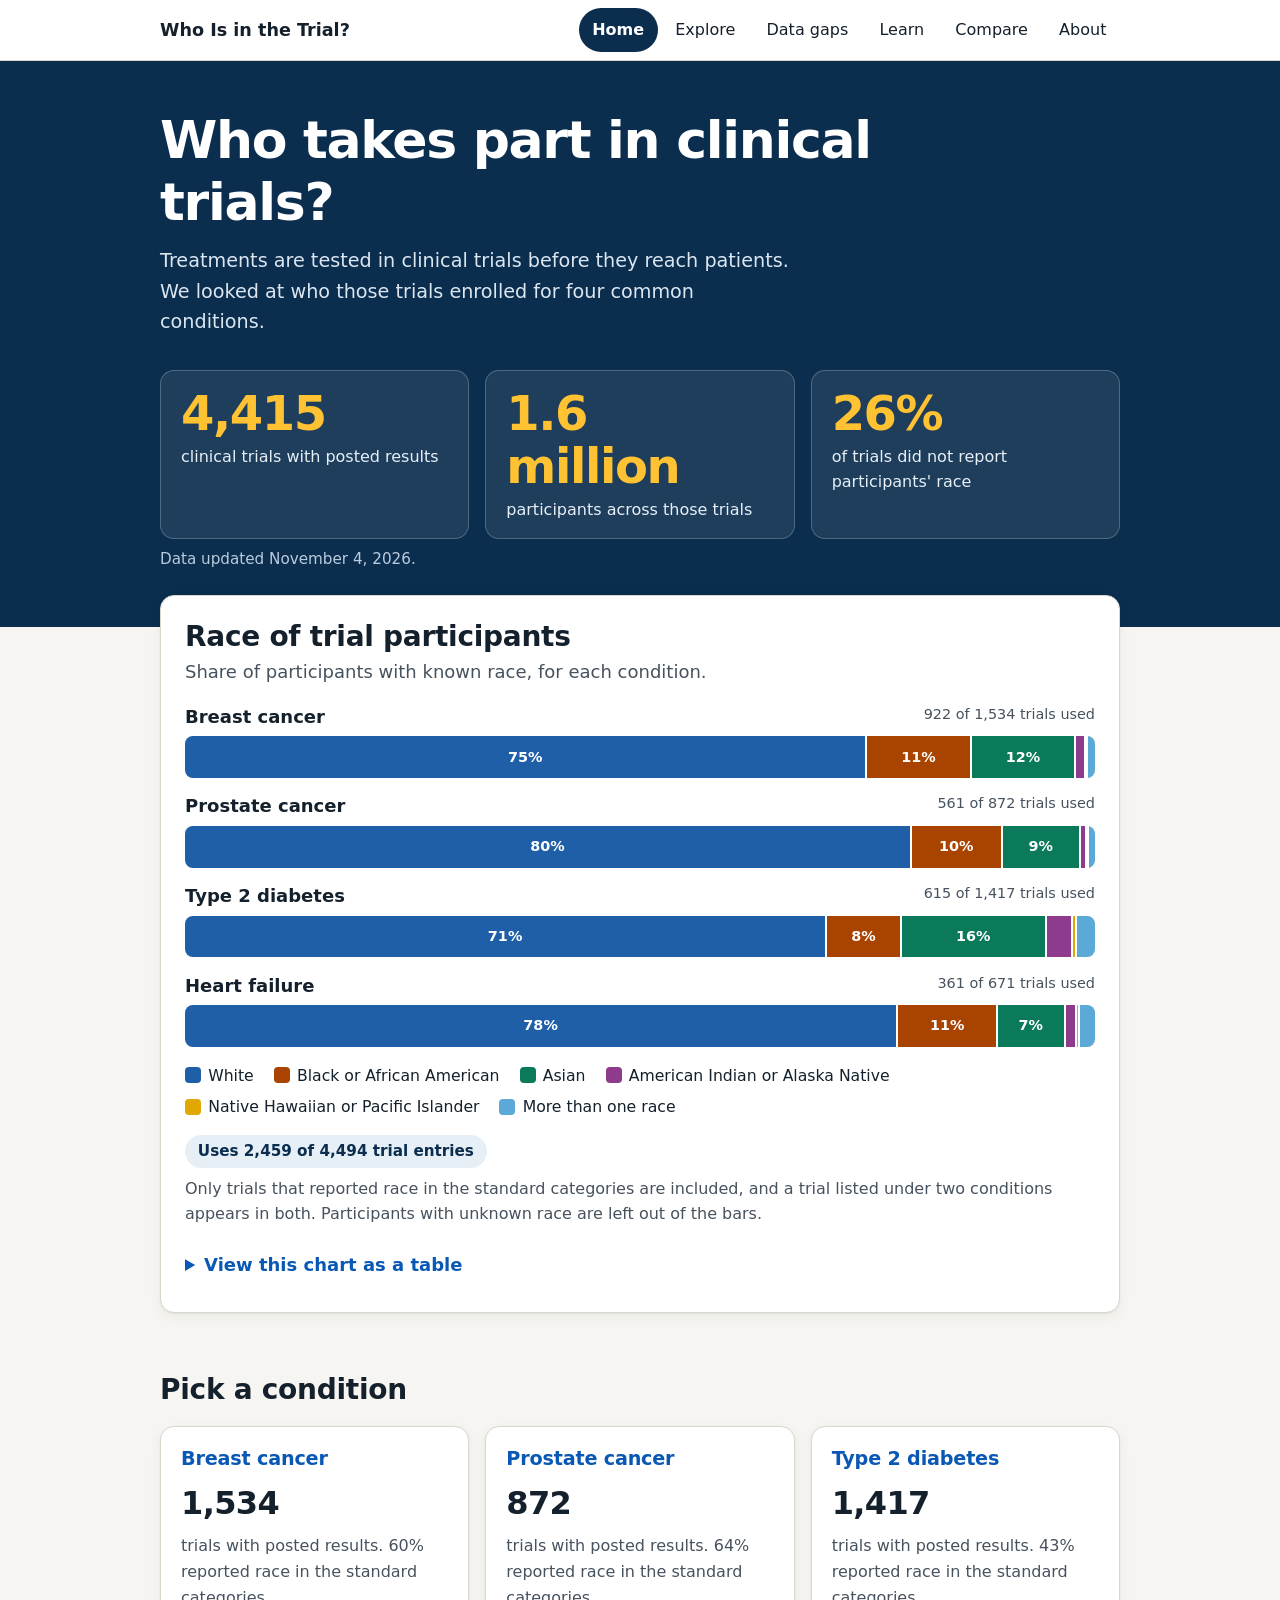
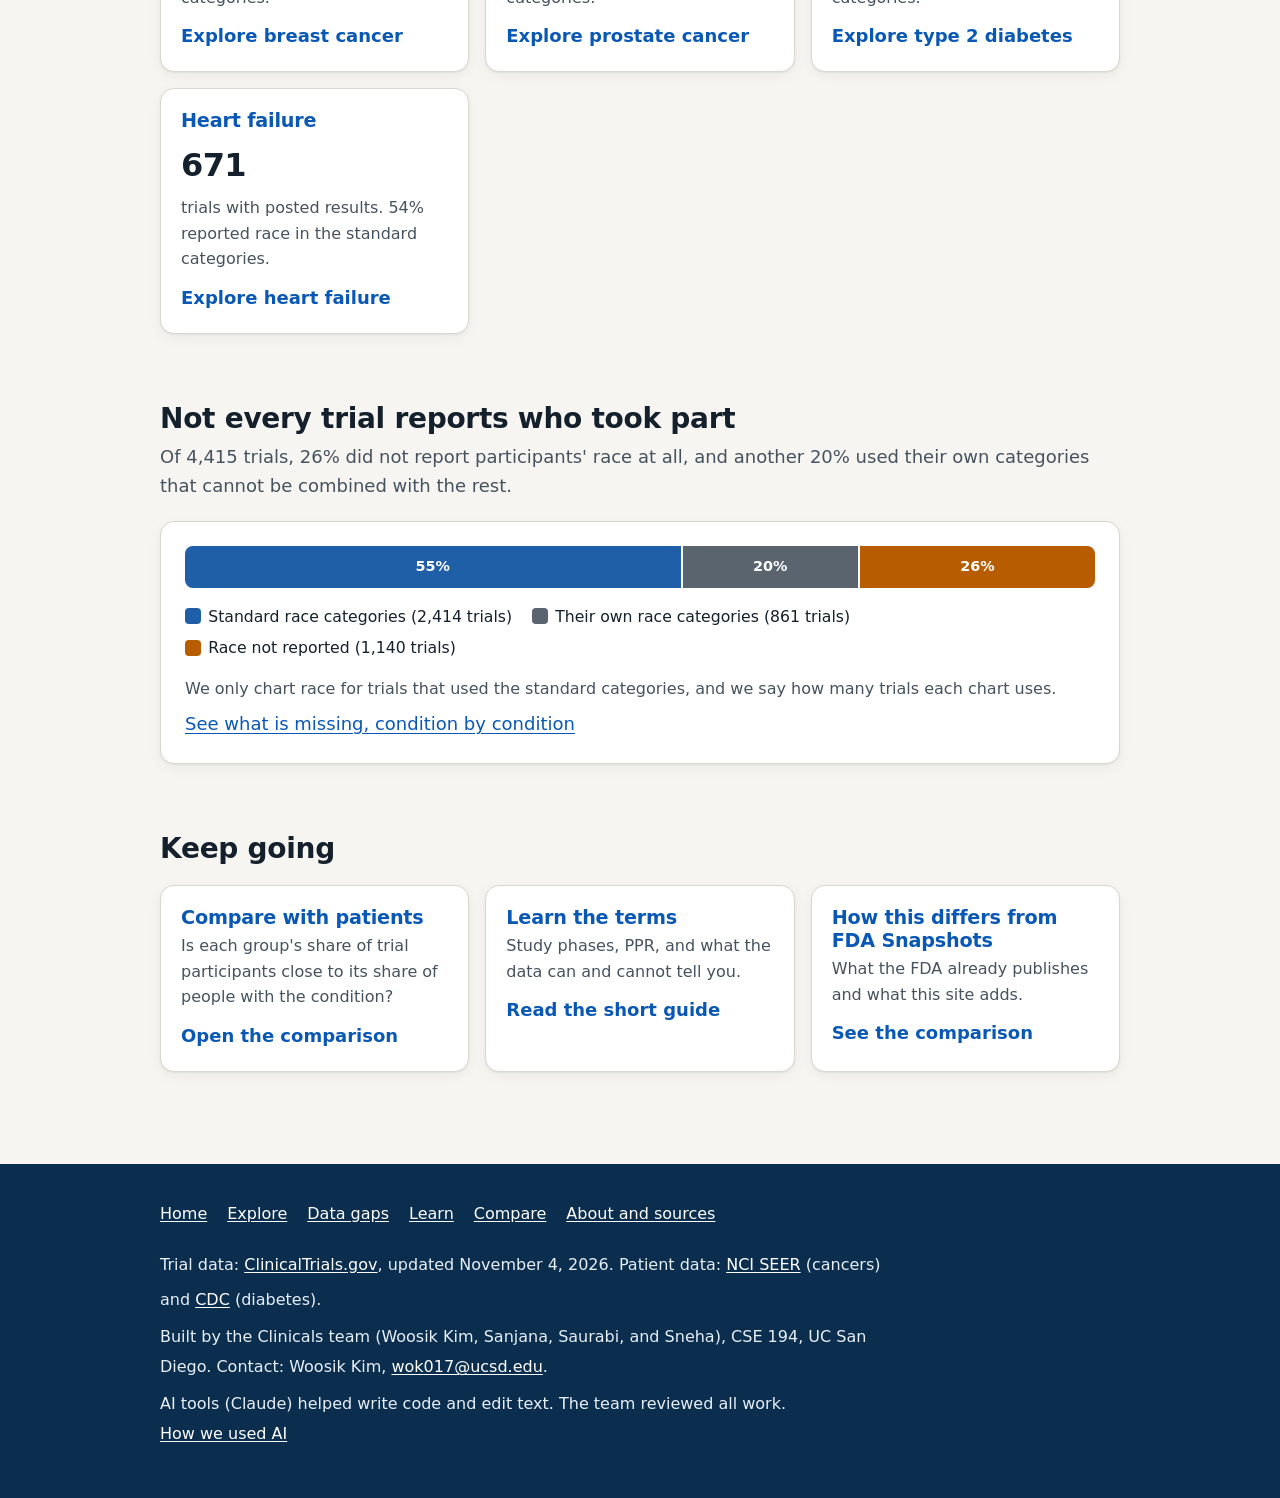
==== commit 558ebd37: "Add type 2 diabetes patient counts and document the diabetes stand-in Type 2 diabetes now compares t" ====
--- a/docs/index.html
+++ b/docs/index.html
@@ -75,7 +75,7 @@
   <ul>
     <li><a href="index.html">Home</a></li><li><a href="explore.html">Explore</a></li><li><a href="gaps.html">Data gaps</a></li><li><a href="learn.html">Learn</a></li><li><a href="compare.html">Compare</a></li><li><a href="about.html">About and sources</a></li>
   </ul>
-  <p>Trial data: <a href="https://clinicaltrials.gov">ClinicalTrials.gov</a>, updated <span class="data-updated"></span>. Patient data: <a href="https://seer.cancer.gov/statistics-network/explorer/">NCI SEER</a>.</p>
+  <p>Trial data: <a href="https://clinicaltrials.gov">ClinicalTrials.gov</a>, updated <span class="data-updated"></span>. Patient data: <a href="https://seer.cancer.gov/statistics-network/explorer/">NCI SEER</a> (cancers) and <a href="https://www.cdc.gov/diabetes/data/statistics-report/index.html">CDC</a> (diabetes).</p>
   <p>Built by the Clinicals team (Woosik Kim, Sanjana, Saurabi, and Sneha), CSE 194, UC San Diego. Contact: Woosik Kim, <a href="mailto:wok017@ucsd.edu">wok017@ucsd.edu</a>.</p>
   <p>AI tools (Claude) helped write code and edit text. The team reviewed all work. <a href="about.html#ai">How we used AI</a></p>
 </div></footer>
